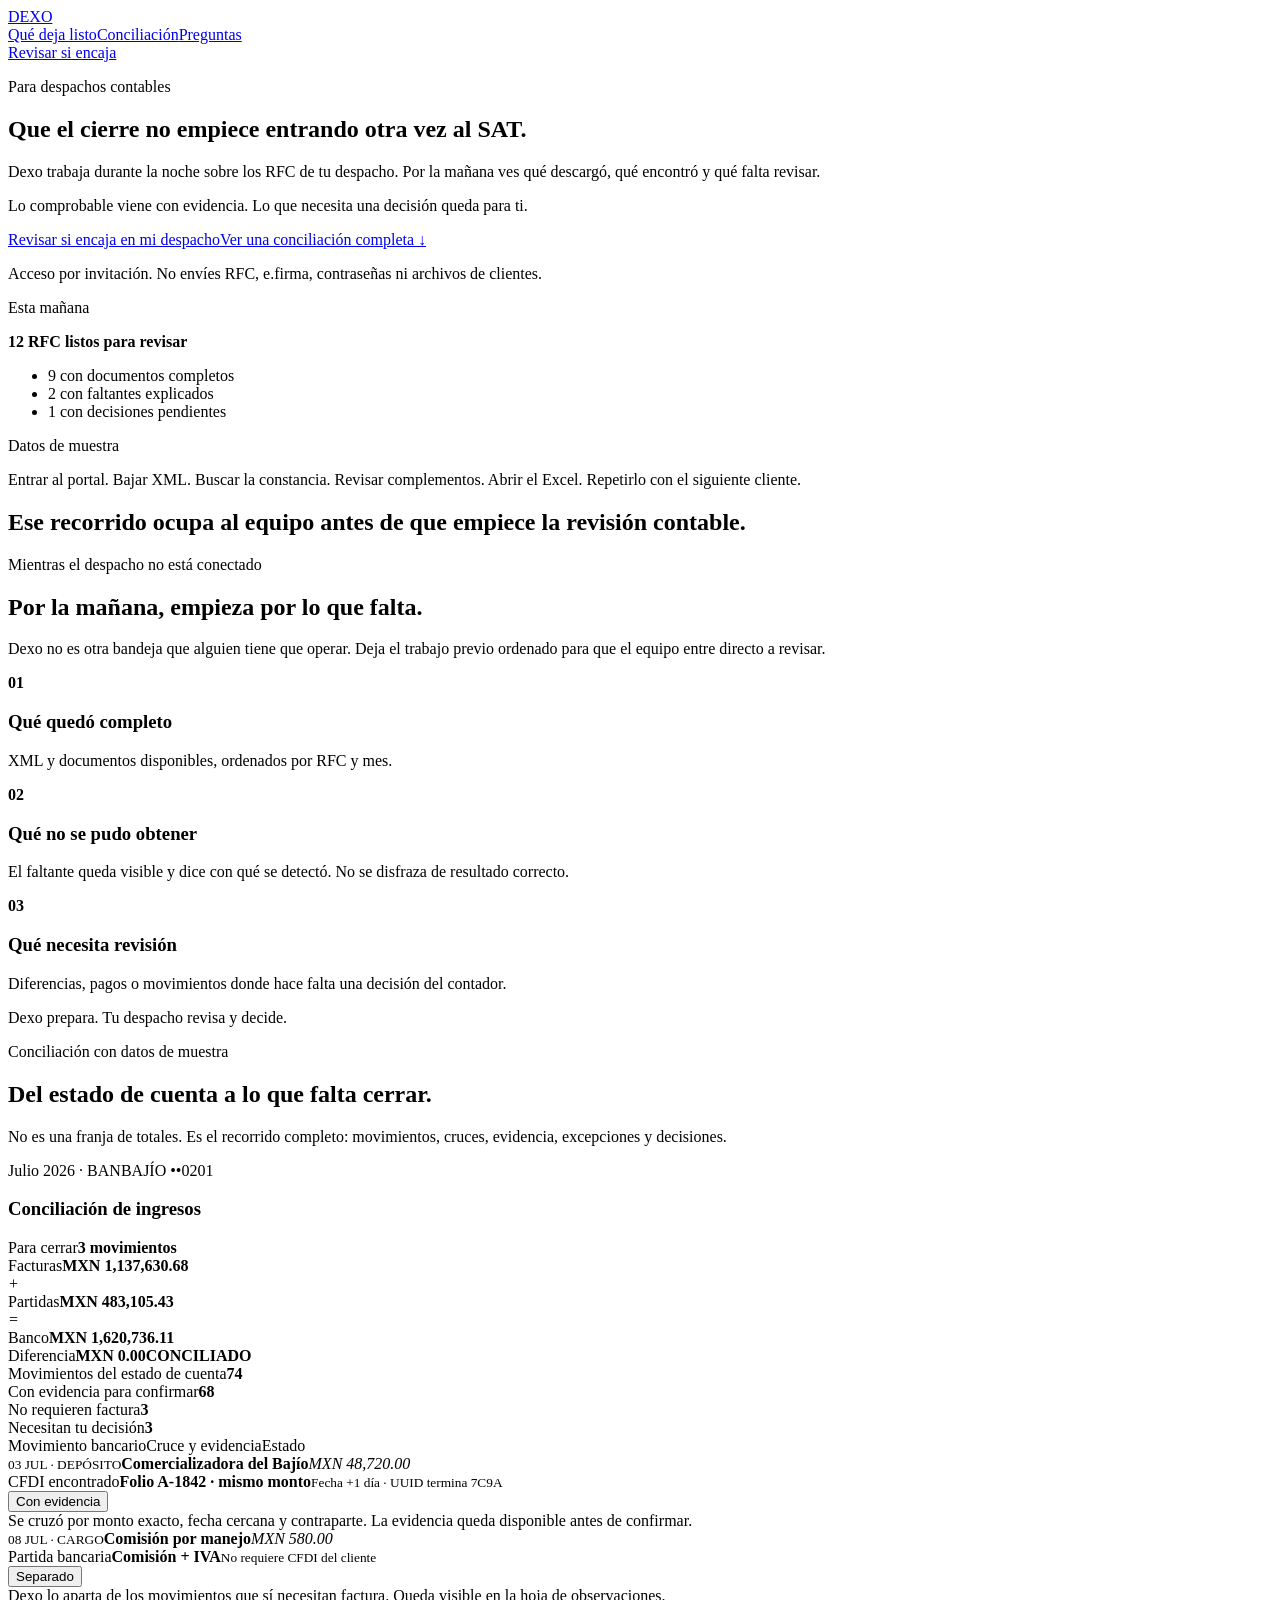
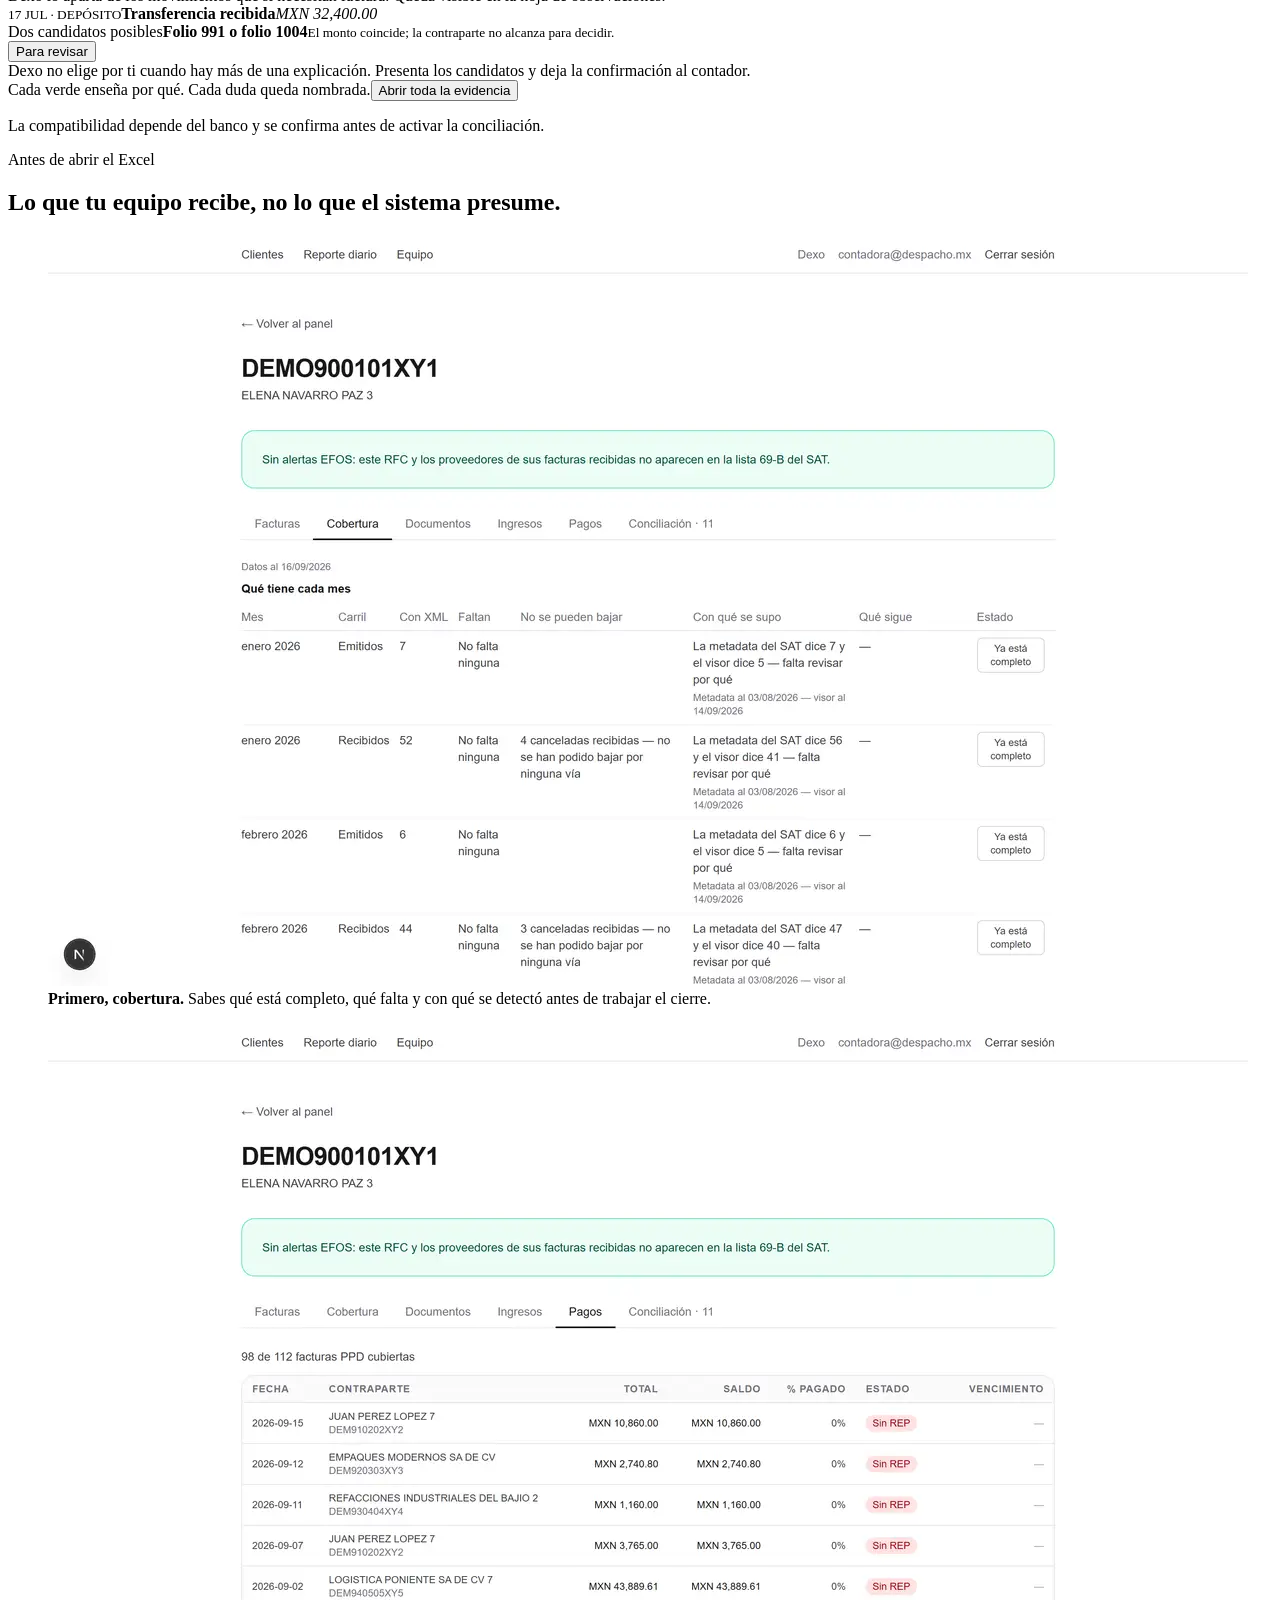
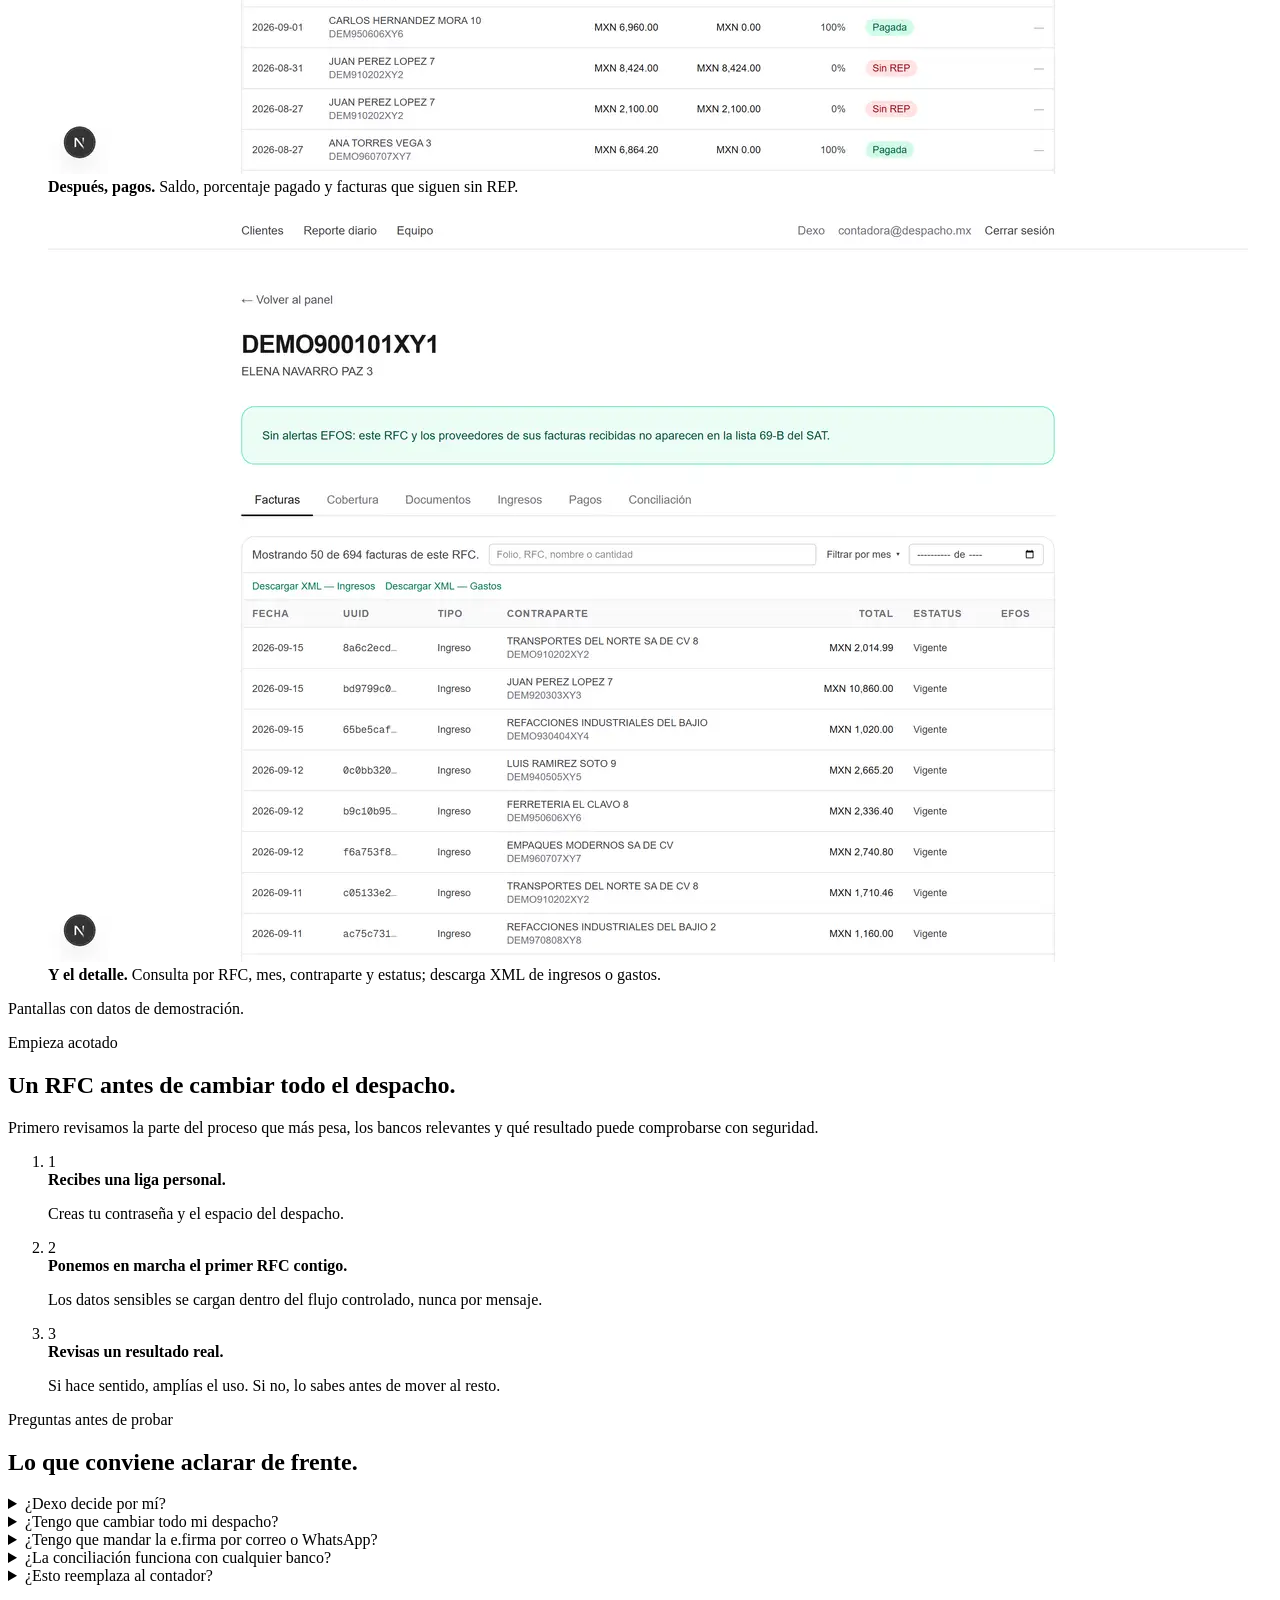
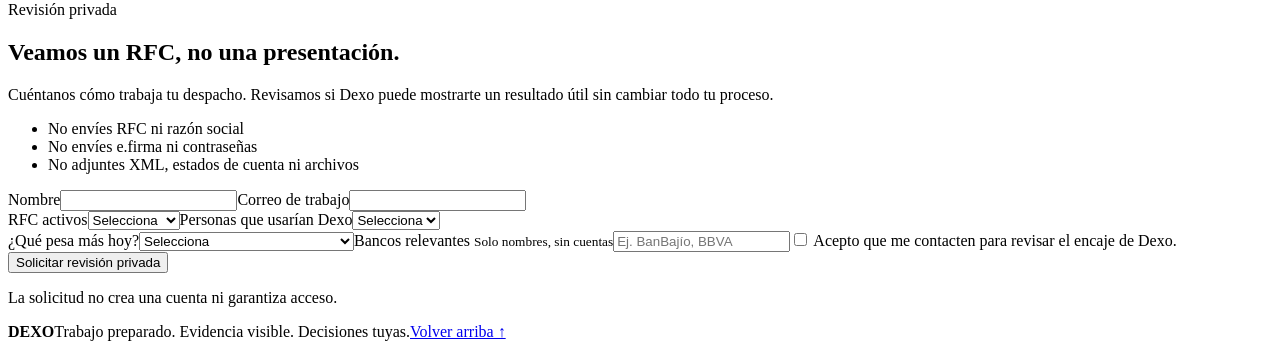
==== index.html @ 75f249a6 "Reemplaza landing con conversación del despacho Copy desde fuentes originales, conciliación completa" ====
<!doctype html><html lang="es"><head><meta charset="utf-8"><meta name="viewport" content="width=device-width,initial-scale=1"><meta name="robots" content="noindex,nofollow"><title>Dexo | El cierre empieza por lo que falta</title><meta name="description" content="Dexo prepara durante la noche el trabajo repetitivo de tus RFC y deja evidencia para que tu despacho revise y decida."><link rel="stylesheet" href="styles.css">
<link rel="icon" href="favicon.ico"></head>
<body>
<header class="site-head"><a class="brand" href="#top">DEXO</a><nav><a href="#noche">Qué deja listo</a><a href="#conciliacion">Conciliación</a><a href="#preguntas">Preguntas</a></nav><a class="button small" href="#revision">Revisar si encaja</a></header>
<main id="top">
<section class="hero wrap"><div class="hero-copy"><p class="eyebrow">Para despachos contables</p><h1>Que el cierre no empiece entrando otra vez al SAT.</h1><p class="lede">Dexo trabaja durante la noche sobre los RFC de tu despacho. Por la mañana ves qué descargó, qué encontró y qué falta revisar.</p><p class="principle">Lo comprobable viene con evidencia. Lo que necesita una decisión queda para ti.</p><div class="actions"><a class="button" href="#revision">Revisar si encaja en mi despacho</a><a class="text-link" href="#conciliacion">Ver una conciliación completa ↓</a></div><p class="micro">Acceso por invitación. No envíes RFC, e.firma, contraseñas ni archivos de clientes.</p></div>
<div class="morning-card"><div class="window-dots"><i></i><i></i><i></i></div><p class="label">Esta mañana</p><strong>12 RFC listos para revisar</strong><ul><li><span>9</span> con documentos completos</li><li><span>2</span> con faltantes explicados</li><li><span>1</span> con decisiones pendientes</li></ul><p class="fine">Datos de muestra</p></div></section>
<section class="recognition"><div class="wrap"><p>Entrar al portal. Bajar XML. Buscar la constancia. Revisar complementos. Abrir el Excel. Repetirlo con el siguiente cliente.</p><h2>Ese recorrido ocupa al equipo antes de que empiece la revisión contable.</h2></div></section>
<section id="noche" class="wrap section"><div class="section-head"><p class="eyebrow">Mientras el despacho no está conectado</p><h2>Por la mañana, empieza por lo que falta.</h2><p>Dexo no es otra bandeja que alguien tiene que operar. Deja el trabajo previo ordenado para que el equipo entre directo a revisar.</p></div><div class="three"><article><b>01</b><h3>Qué quedó completo</h3><p>XML y documentos disponibles, ordenados por RFC y mes.</p></article><article><b>02</b><h3>Qué no se pudo obtener</h3><p>El faltante queda visible y dice con qué se detectó. No se disfraza de resultado correcto.</p></article><article><b>03</b><h3>Qué necesita revisión</h3><p>Diferencias, pagos o movimientos donde hace falta una decisión del contador.</p></article></div><p class="closing-line">Dexo prepara. Tu despacho revisa y decide.</p></section>
<section id="conciliacion" class="recon-section"><div class="wrap"><div class="section-head invert"><p class="eyebrow">Conciliación con datos de muestra</p><h2>Del estado de cuenta a lo que falta cerrar.</h2><p>No es una franja de totales. Es el recorrido completo: movimientos, cruces, evidencia, excepciones y decisiones.</p></div>
<div class="product-shell"><div class="product-top"><div><p class="kicker">Julio 2026 · BANBAJÍO ••0201</p><h3>Conciliación de ingresos</h3></div><div class="close-count"><span>Para cerrar</span><strong>3 movimientos</strong></div></div>
<div class="receipt"><div><span>Facturas</span><strong>MXN 1,137,630.68</strong></div><i>+</i><div><span>Partidas</span><strong>MXN 483,105.43</strong></div><i>=</i><div><span>Banco</span><strong>MXN 1,620,736.11</strong></div><div class="balanced"><span>Diferencia</span><strong>MXN 0.00</strong><b>CONCILIADO</b></div></div>
<div class="progress"><div><span>Movimientos del estado de cuenta</span><strong>74</strong></div><div><span>Con evidencia para confirmar</span><strong>68</strong></div><div><span>No requieren factura</span><strong>3</strong></div><div class="pending"><span>Necesitan tu decisión</span><strong>3</strong></div></div>
<div class="movement-list"><div class="movement head"><span>Movimiento bancario</span><span>Cruce y evidencia</span><span>Estado</span></div>
<div class="movement"><div><small>03 JUL · DEPÓSITO</small><strong>Comercializadora del Bajío</strong><em>MXN 48,720.00</em></div><div class="evidence"><span>CFDI encontrado</span><strong>Folio A-1842 · mismo monto</strong><small>Fecha +1 día · UUID termina 7C9A</small></div><div><button class="status good" data-detail="c1">Con evidencia</button></div><div id="c1" class="detail">Se cruzó por monto exacto, fecha cercana y contraparte. La evidencia queda disponible antes de confirmar.</div></div>
<div class="movement"><div><small>08 JUL · CARGO</small><strong>Comisión por manejo</strong><em>MXN 580.00</em></div><div class="evidence"><span>Partida bancaria</span><strong>Comisión + IVA</strong><small>No requiere CFDI del cliente</small></div><div><button class="status neutral" data-detail="c2">Separado</button></div><div id="c2" class="detail">Dexo lo aparta de los movimientos que sí necesitan factura. Queda visible en la hoja de observaciones.</div></div>
<div class="movement"><div><small>17 JUL · DEPÓSITO</small><strong>Transferencia recibida</strong><em>MXN 32,400.00</em></div><div class="evidence"><span>Dos candidatos posibles</span><strong>Folio 991 o folio 1004</strong><small>El monto coincide; la contraparte no alcanza para decidir.</small></div><div><button class="status warn" data-detail="c3">Para revisar</button></div><div id="c3" class="detail">Dexo no elige por ti cuando hay más de una explicación. Presenta los candidatos y deja la confirmación al contador.</div></div></div>
<div class="product-foot"><span>Cada verde enseña por qué. Cada duda queda nombrada.</span><button id="toggleAll" class="ghost">Abrir toda la evidencia</button></div></div>
<p class="bank-note">La compatibilidad depende del banco y se confirma antes de activar la conciliación.</p></div></section>
<section class="wrap section product-real"><div class="section-head"><p class="eyebrow">Antes de abrir el Excel</p><h2>Lo que tu equipo recibe, no lo que el sistema presume.</h2></div><div class="screen-grid"><figure class="wide"><img src="dexo-cobertura.svg" alt="Pantalla de cobertura de documentos por RFC y mes"><figcaption><b>Primero, cobertura.</b> Sabes qué está completo, qué falta y con qué se detectó antes de trabajar el cierre.</figcaption></figure><figure><img src="dexo-pagos.svg" alt="Pantalla de facturas PPD y complementos de pago"><figcaption><b>Después, pagos.</b> Saldo, porcentaje pagado y facturas que siguen sin REP.</figcaption></figure><figure><img src="dexo-facturas.svg" alt="Pantalla de consulta de facturas por RFC"><figcaption><b>Y el detalle.</b> Consulta por RFC, mes, contraparte y estatus; descarga XML de ingresos o gastos.</figcaption></figure></div><p class="fine center">Pantallas con datos de demostración.</p></section>
<section class="control"><div class="wrap split"><div><p class="eyebrow">Empieza acotado</p><h2>Un RFC antes de cambiar todo el despacho.</h2><p>Primero revisamos la parte del proceso que más pesa, los bancos relevantes y qué resultado puede comprobarse con seguridad.</p></div><ol><li><span>1</span><div><b>Recibes una liga personal.</b><p>Creas tu contraseña y el espacio del despacho.</p></div></li><li><span>2</span><div><b>Ponemos en marcha el primer RFC contigo.</b><p>Los datos sensibles se cargan dentro del flujo controlado, nunca por mensaje.</p></div></li><li><span>3</span><div><b>Revisas un resultado real.</b><p>Si hace sentido, amplías el uso. Si no, lo sabes antes de mover al resto.</p></div></li></ol></div></section>
<section id="preguntas" class="wrap section faq"><div class="section-head"><p class="eyebrow">Preguntas antes de probar</p><h2>Lo que conviene aclarar de frente.</h2></div><details><summary>¿Dexo decide por mí?</summary><p>No. Dexo prepara y muestra evidencia. Los casos que requieren interpretación o una decisión se quedan para el contador.</p></details><details><summary>¿Tengo que cambiar todo mi despacho?</summary><p>No. La revisión empieza con el proceso que más pesa y un RFC que permita comprobar el resultado.</p></details><details><summary>¿Tengo que mandar la e.firma por correo o WhatsApp?</summary><p>No. Nunca la envíes por mensaje ni en este formulario. Si se aprueba el acceso, la puesta en marcha ocurre dentro del flujo controlado de Dexo.</p></details><details><summary>¿La conciliación funciona con cualquier banco?</summary><p>No se promete de forma general. Confirmamos banco y formato antes de incluirla en la prueba.</p></details><details><summary>¿Esto reemplaza al contador?</summary><p>No. Quita trabajo repetitivo y deja al contador la revisión y la decisión.</p></details></section>
<section id="revision" class="apply"><div class="wrap apply-grid"><div><p class="eyebrow">Revisión privada</p><h2>Veamos un RFC, no una presentación.</h2><p>Cuéntanos cómo trabaja tu despacho. Revisamos si Dexo puede mostrarte un resultado útil sin cambiar todo tu proceso.</p><ul class="safe"><li>No envíes RFC ni razón social</li><li>No envíes e.firma ni contraseñas</li><li>No adjuntes XML, estados de cuenta ni archivos</li></ul></div><form id="leadForm"><label>Nombre<input required name="nombre" autocomplete="name"></label><label>Correo de trabajo<input required type="email" name="correo" autocomplete="email"></label><div class="row"><label>RFC activos<select required><option value="">Selecciona</option><option>1-10</option><option>11-50</option><option>51-150</option><option>Más de 150</option></select></label><label>Personas que usarían Dexo<select required><option value="">Selecciona</option><option>1</option><option>2-5</option><option>6-15</option><option>Más de 15</option></select></label></div><label>¿Qué pesa más hoy?<select required><option value="">Selecciona</option><option>Entrar y salir del SAT</option><option>Saber qué falta por RFC</option><option>Complementos de pago</option><option>Conciliación</option><option>Coordinar pendientes del equipo</option></select></label><label>Bancos relevantes <small>Solo nombres, sin cuentas</small><input name="bancos" placeholder="Ej. BanBajío, BBVA"></label><label class="check"><input required type="checkbox"> Acepto que me contacten para revisar el encaje de Dexo.</label><button class="button" type="submit">Solicitar revisión privada</button><p class="micro">La solicitud no crea una cuenta ni garantiza acceso.</p></form><div id="thanks" class="thanks" hidden><p class="eyebrow">Solicitud de muestra</p><h3>El recorrido continúa sin pedirte datos sensibles.</h3><p>En la versión conectada, aquí recibirías la confirmación y dos rutas: entender cómo trabaja Dexo o preparar la revisión.</p><div class="actions"><a class="button" href="como-trabaja.html">Cómo trabaja Dexo</a><a class="text-link" href="antes-de-probar.html">Qué preparar antes de probar</a></div><button id="resetForm" class="ghost">Volver al formulario</button></div></div></section>
</main><footer><div class="wrap"><b>DEXO</b><span>Trabajo preparado. Evidencia visible. Decisiones tuyas.</span><a href="#top">Volver arriba ↑</a></div></footer><script>document.querySelectorAll('[data-detail]').forEach(b=>b.addEventListener('click',()=>document.getElementById(b.dataset.detail).classList.toggle('open')));
document.getElementById('toggleAll')?.addEventListener('click',e=>{const d=[...document.querySelectorAll('.detail')],open=d.every(x=>x.classList.contains('open'));d.forEach(x=>x.classList.toggle('open',!open));e.currentTarget.textContent=open?'Abrir toda la evidencia':'Cerrar evidencia'});
const form=document.getElementById('leadForm'),thanks=document.getElementById('thanks');form?.addEventListener('submit',e=>{e.preventDefault();form.hidden=true;thanks.hidden=false;thanks.scrollIntoView({behavior:'smooth',block:'center'})});document.getElementById('resetForm')?.addEventListener('click',()=>{thanks.hidden=true;form.hidden=false});
</script></body></html>
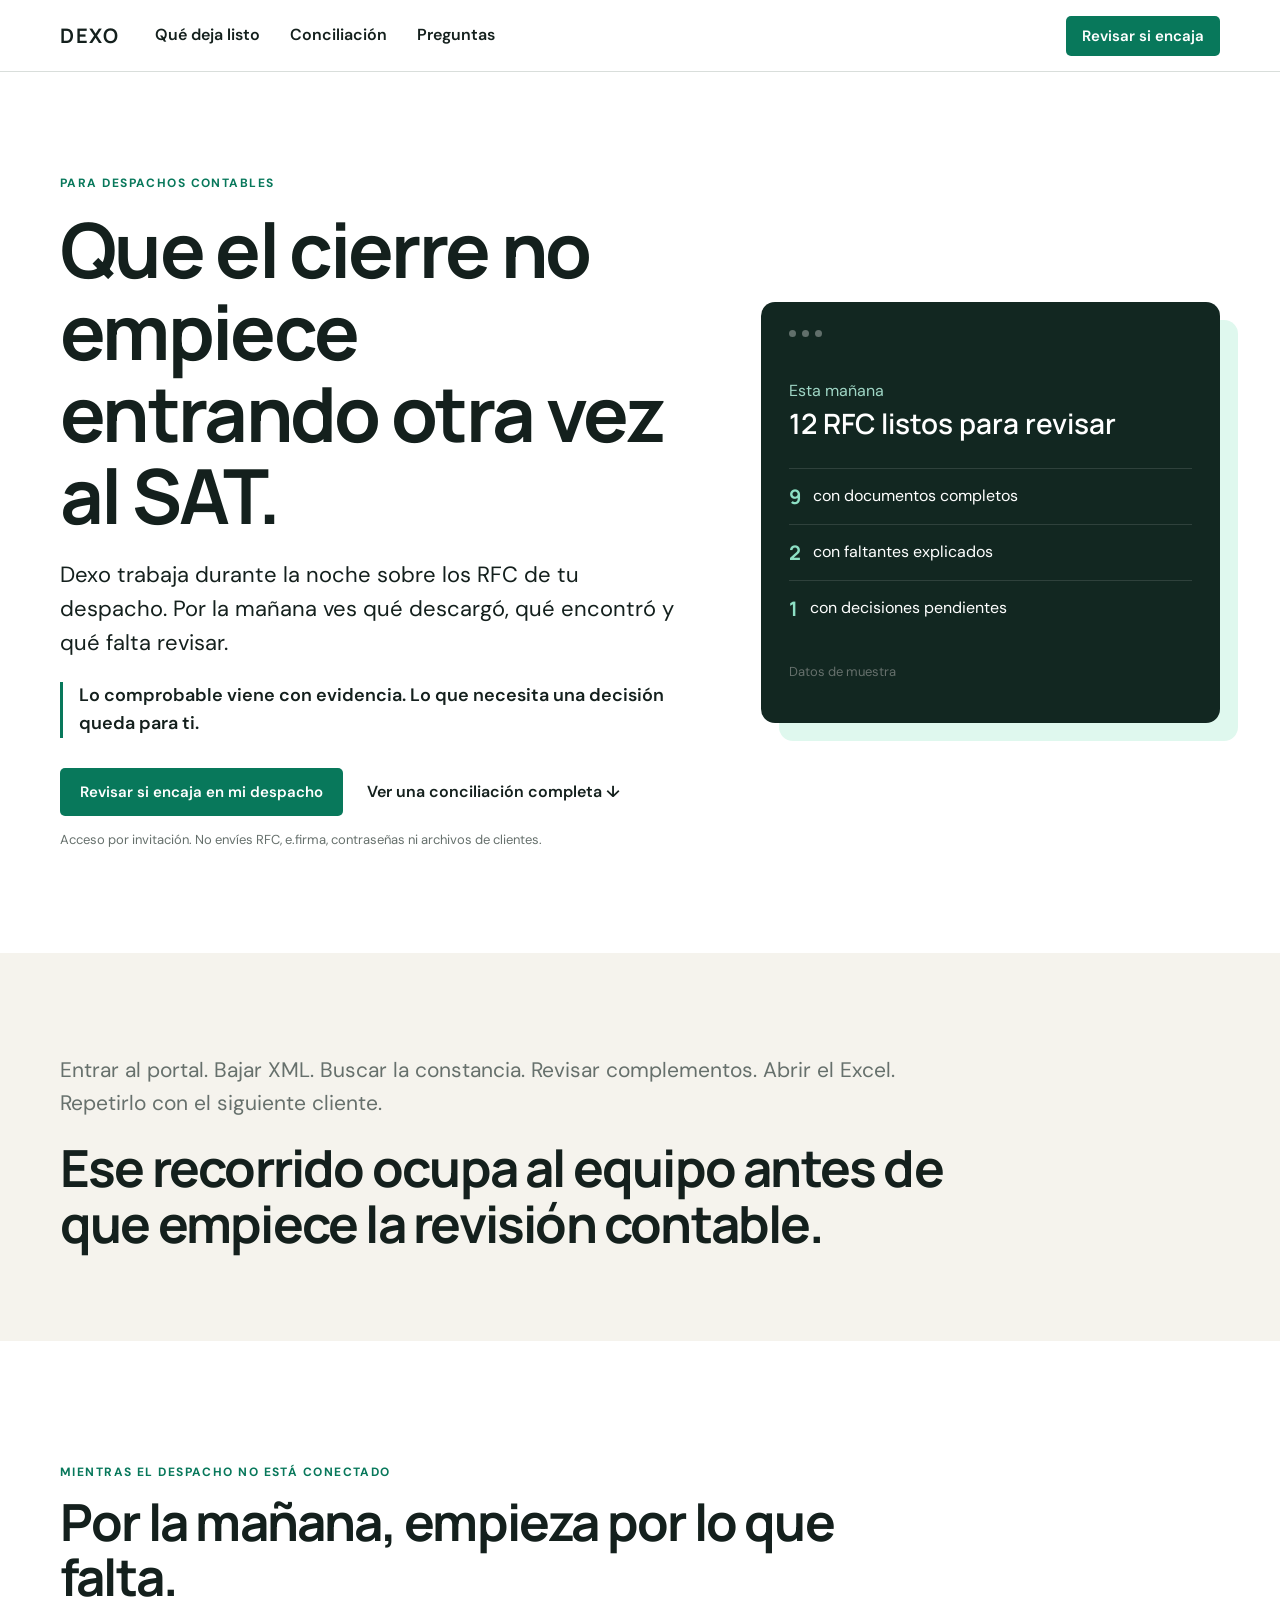
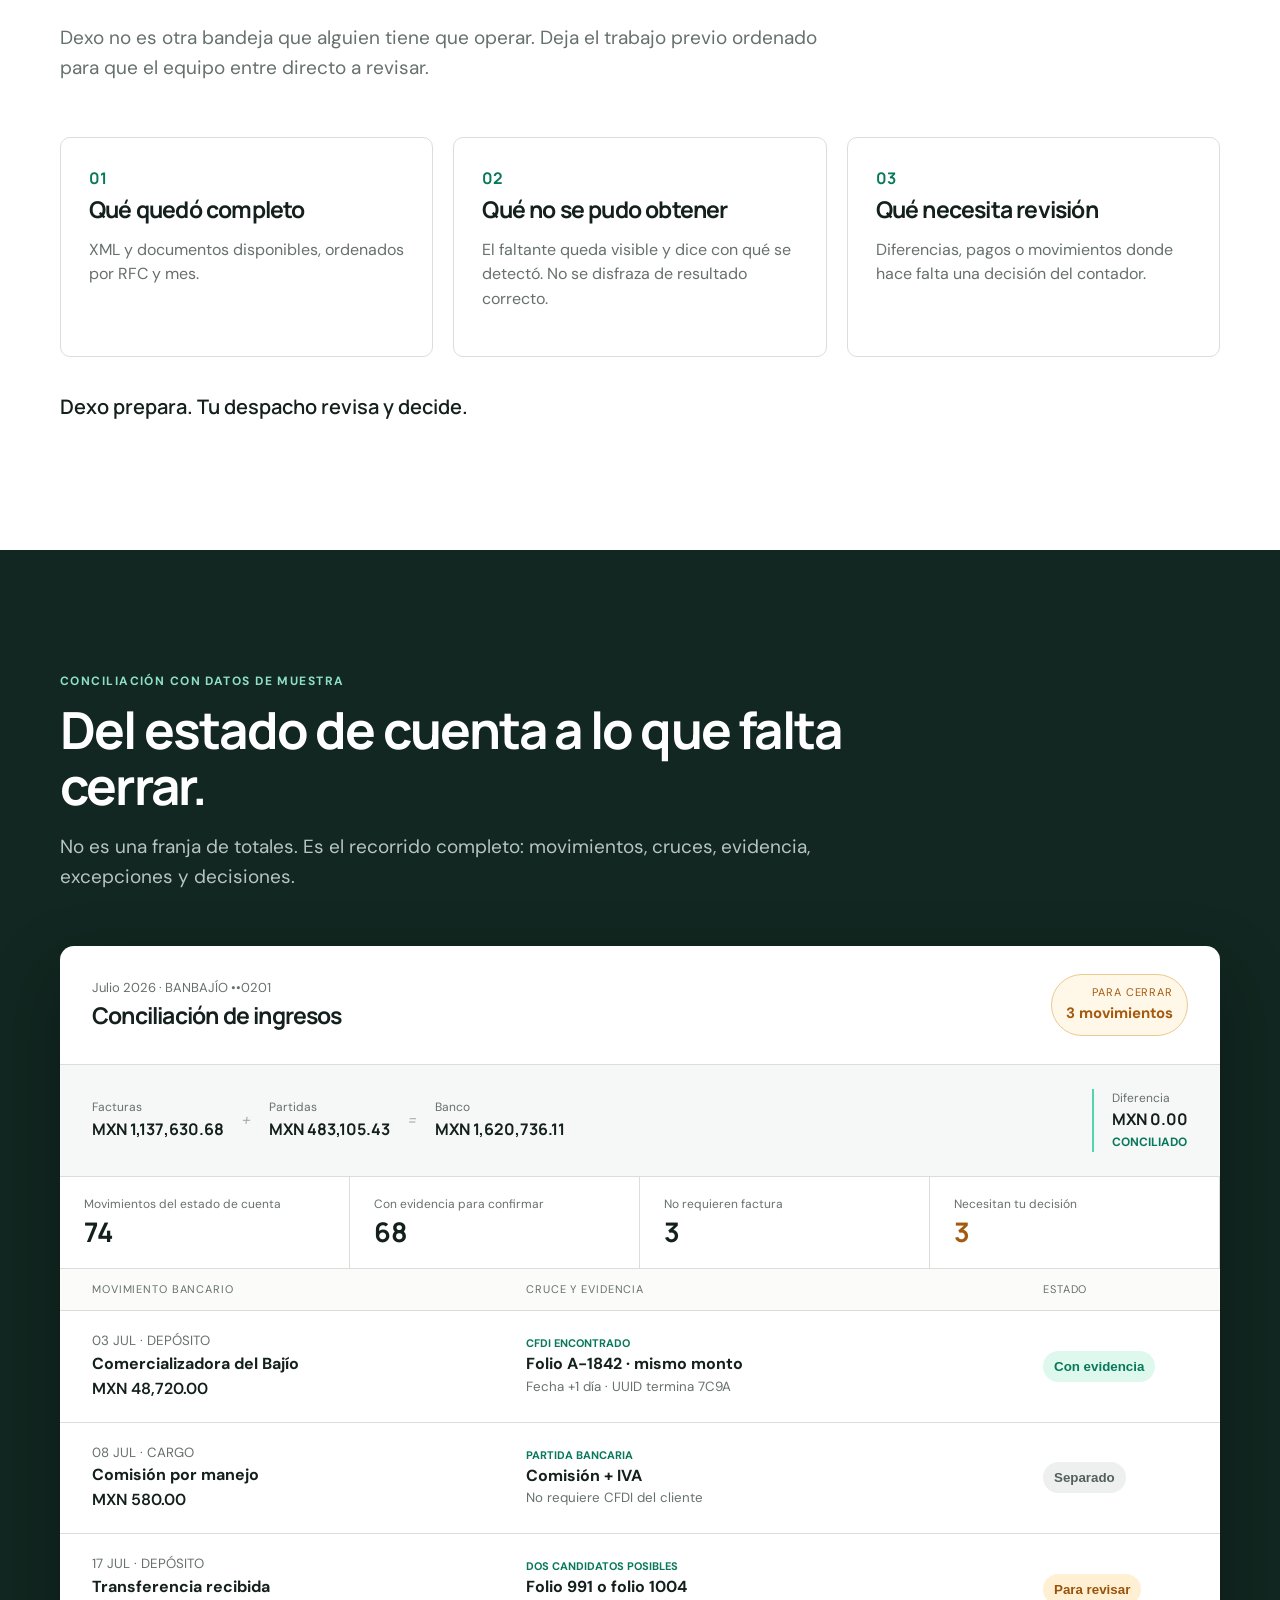
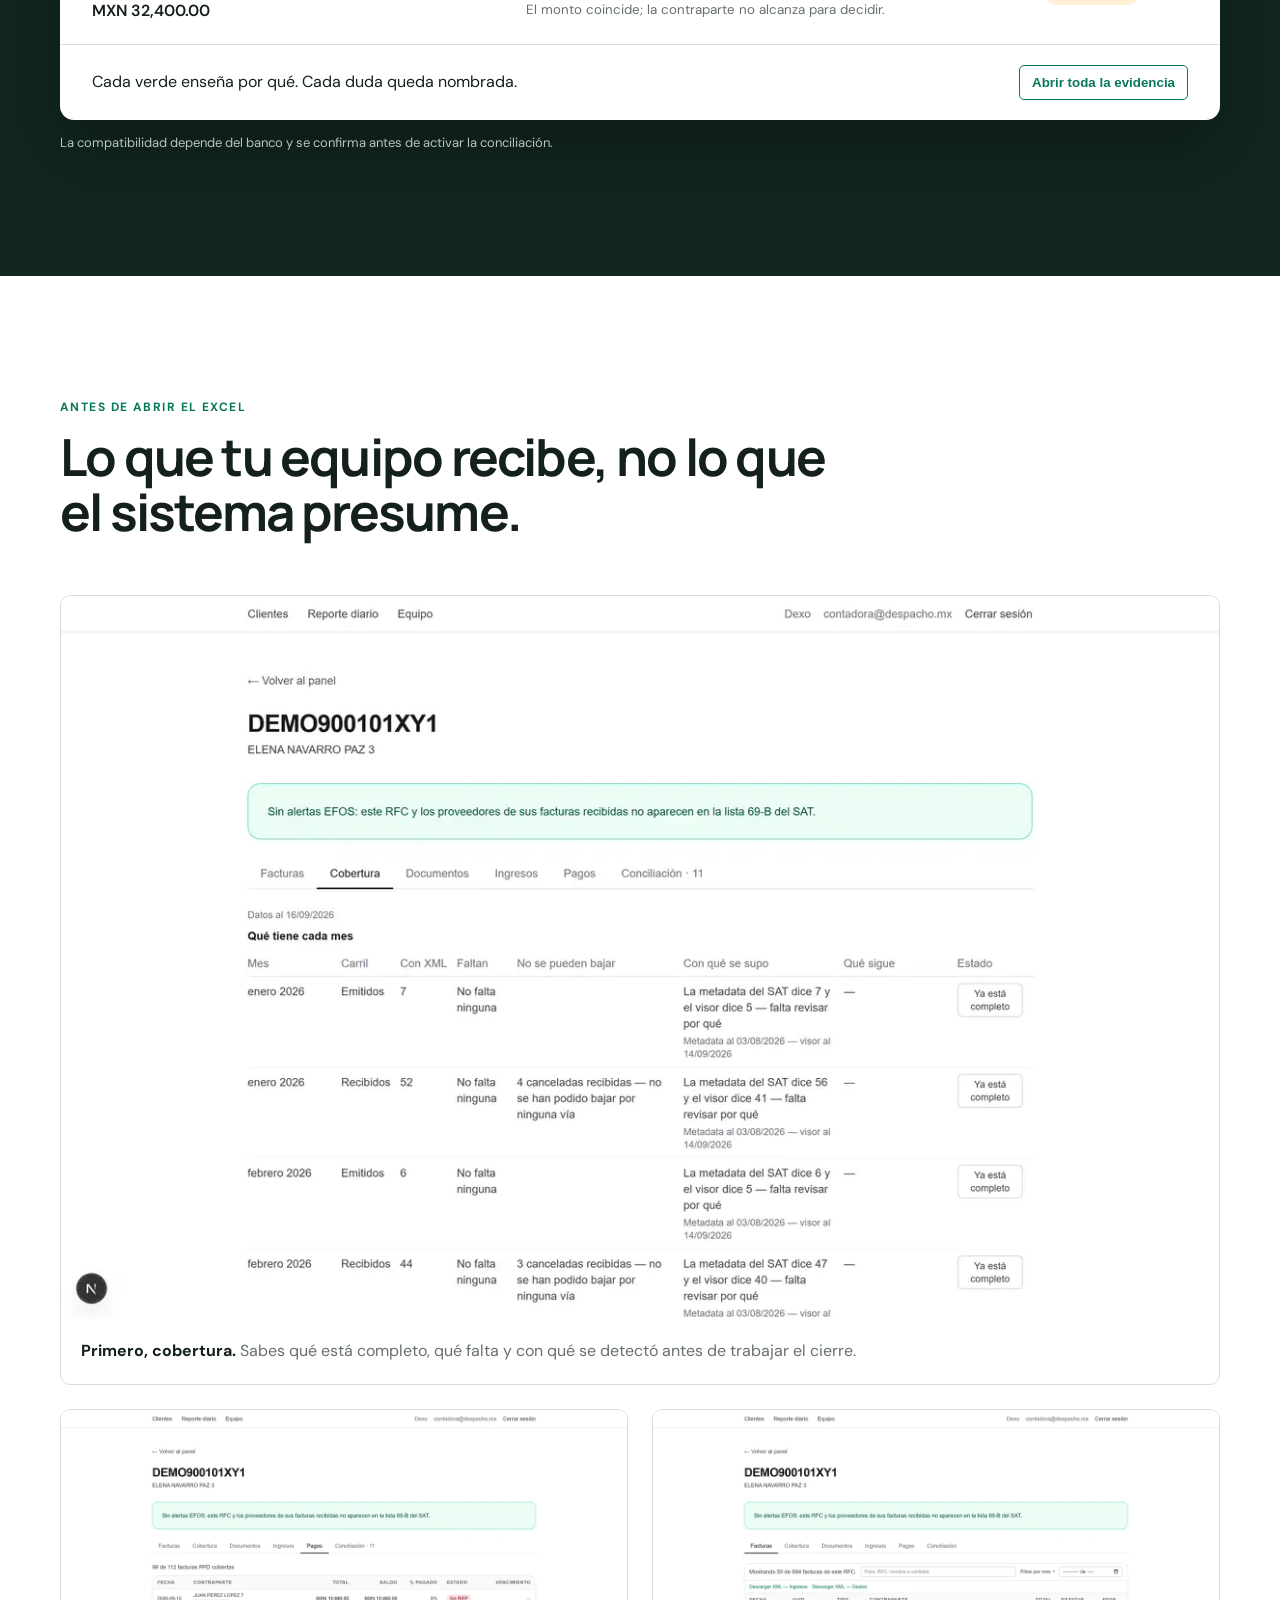
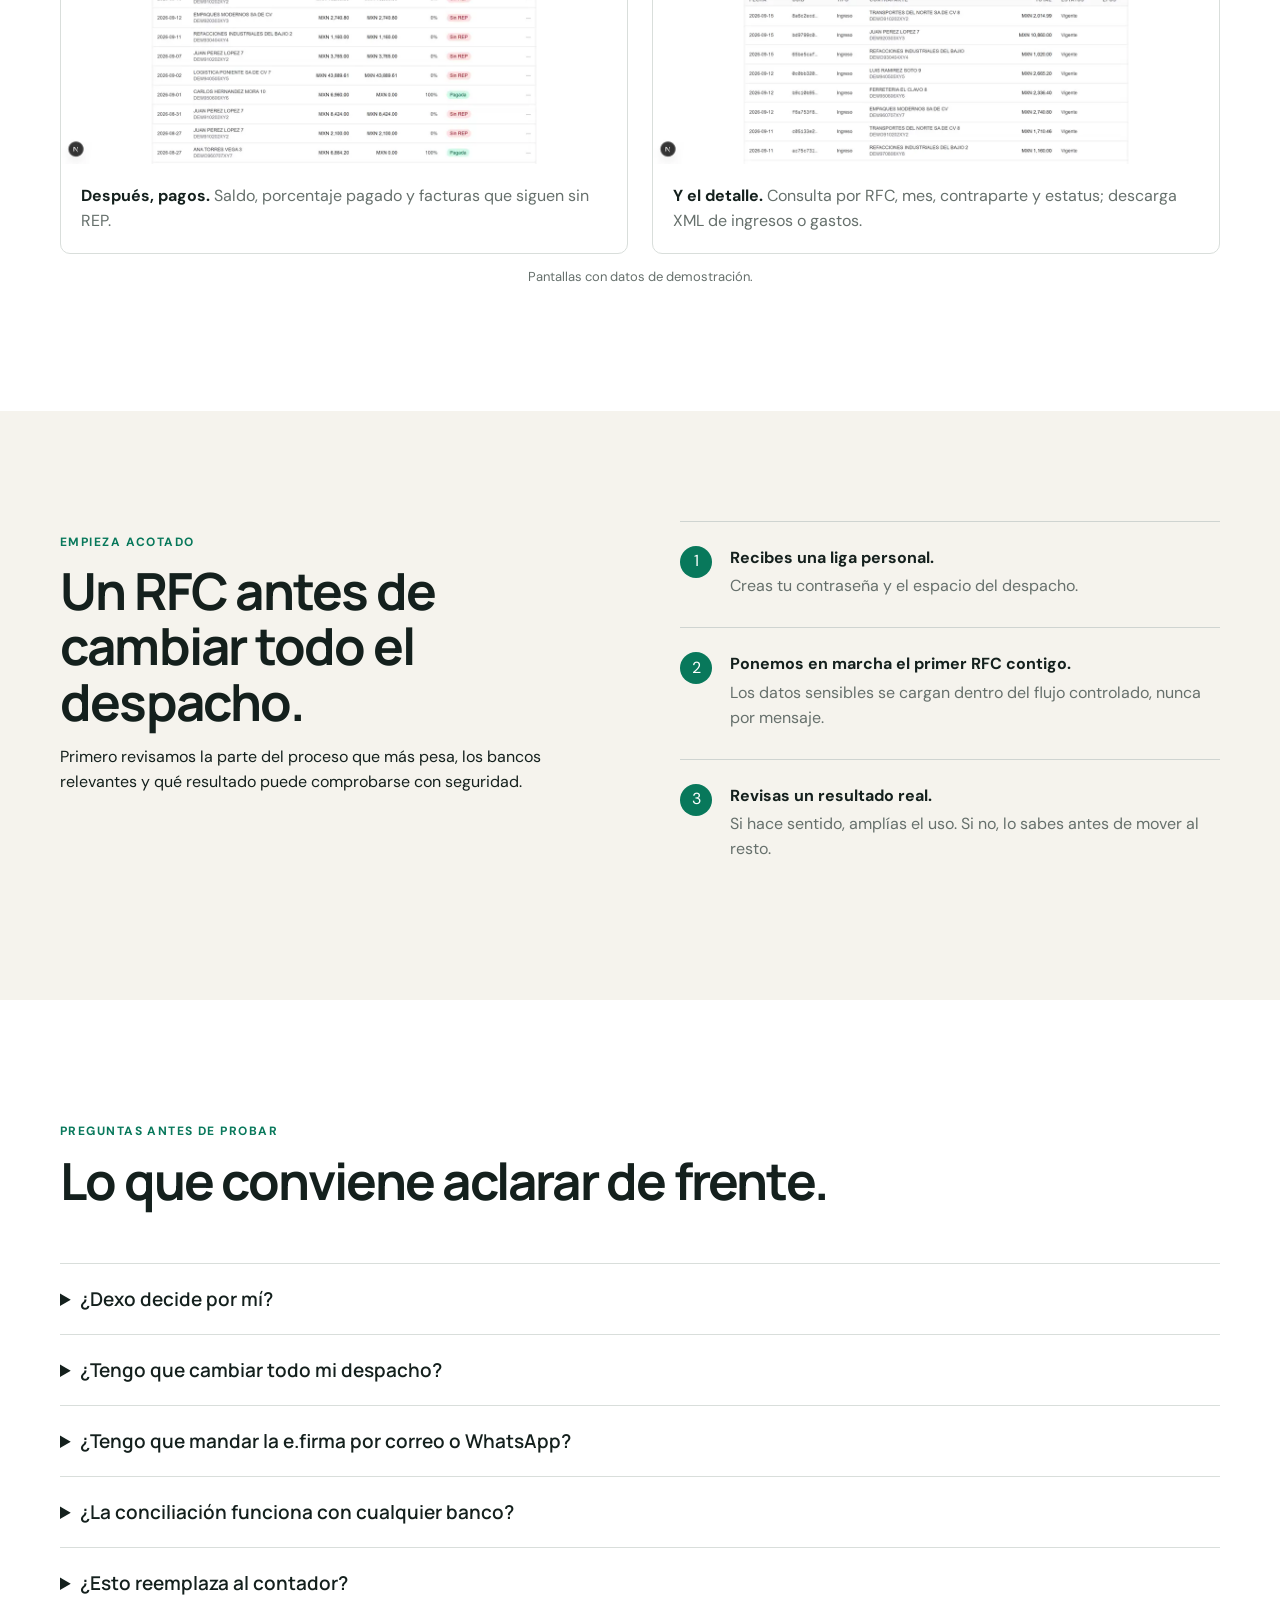
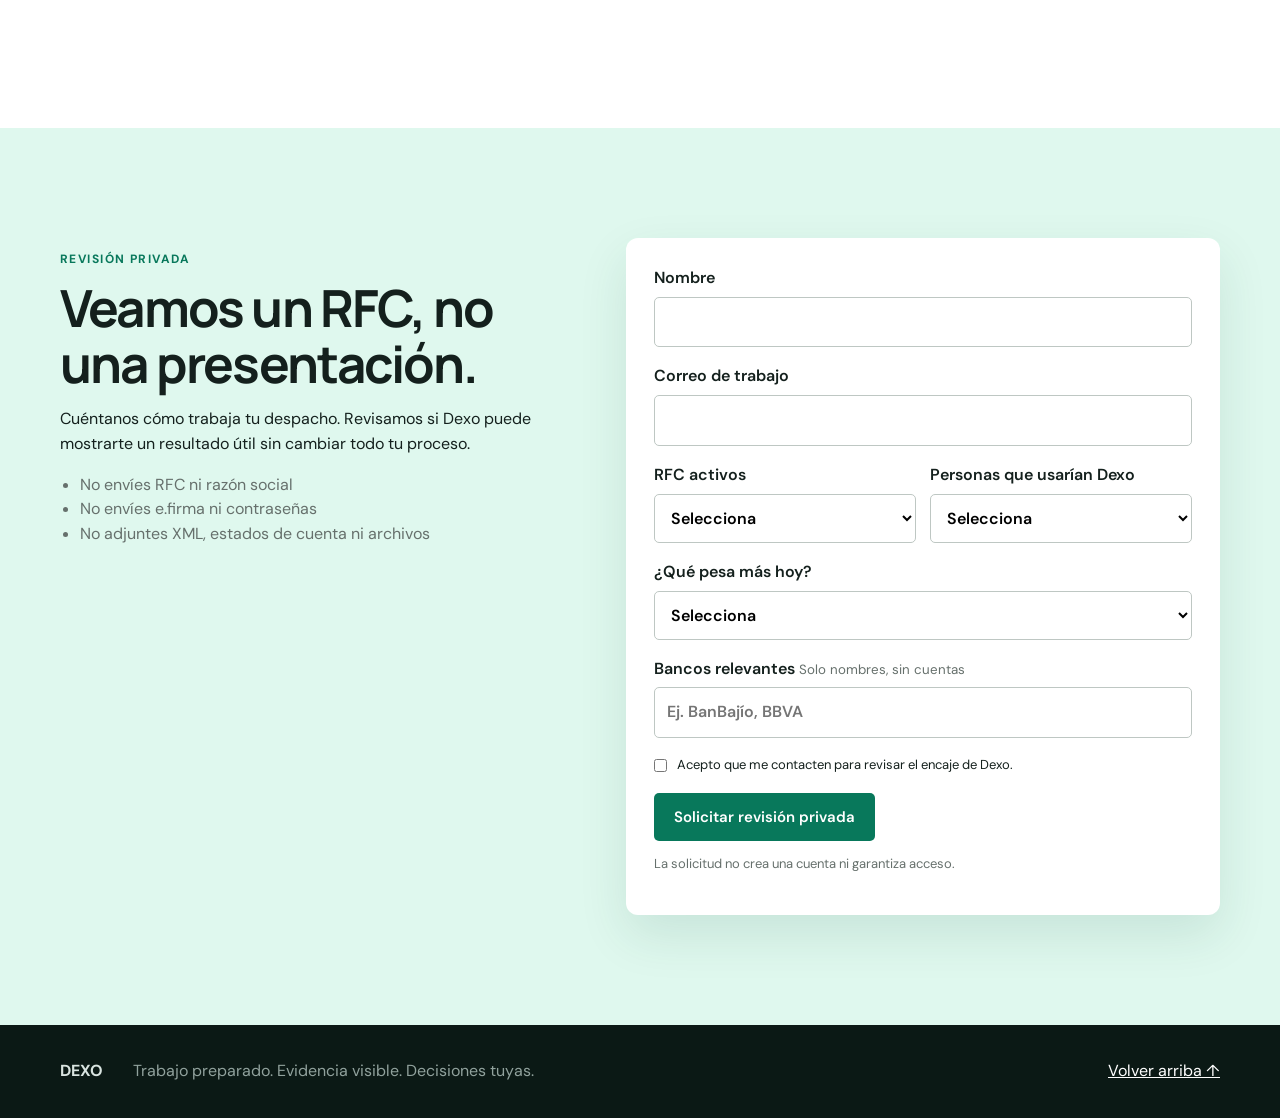
==== commit 26442a4b: "Activa solicitud y cierra QA pública" ====
--- a/index.html
+++ b/index.html
@@ -1,4 +1,4 @@
-<!doctype html><html lang="es"><head><meta charset="utf-8"><meta name="viewport" content="width=device-width,initial-scale=1"><meta name="robots" content="noindex,nofollow"><title>Dexo | El cierre empieza por lo que falta</title><meta name="description" content="Dexo prepara durante la noche el trabajo repetitivo de tus RFC y deja evidencia para que tu despacho revise y decida."><link rel="stylesheet" href="styles.css">
+<!doctype html><html lang="es"><head><meta charset="utf-8"><meta name="viewport" content="width=device-width,initial-scale=1"><title>Dexo | El cierre empieza por lo que falta</title><meta name="description" content="Dexo prepara durante la noche el trabajo repetitivo de tus RFC y deja evidencia para que tu despacho revise y decida."><link rel="stylesheet" href="styles.css">
 <link rel="icon" href="favicon.ico"></head>
 <body>
 <header class="site-head"><a class="brand" href="#top">DEXO</a><nav><a href="#noche">Qué deja listo</a><a href="#conciliacion">Conciliación</a><a href="#preguntas">Preguntas</a></nav><a class="button small" href="#revision">Revisar si encaja</a></header>
@@ -20,8 +20,8 @@
 <section class="wrap section product-real"><div class="section-head"><p class="eyebrow">Antes de abrir el Excel</p><h2>Lo que tu equipo recibe, no lo que el sistema presume.</h2></div><div class="screen-grid"><figure class="wide"><img src="dexo-cobertura.svg" alt="Pantalla de cobertura de documentos por RFC y mes"><figcaption><b>Primero, cobertura.</b> Sabes qué está completo, qué falta y con qué se detectó antes de trabajar el cierre.</figcaption></figure><figure><img src="dexo-pagos.svg" alt="Pantalla de facturas PPD y complementos de pago"><figcaption><b>Después, pagos.</b> Saldo, porcentaje pagado y facturas que siguen sin REP.</figcaption></figure><figure><img src="dexo-facturas.svg" alt="Pantalla de consulta de facturas por RFC"><figcaption><b>Y el detalle.</b> Consulta por RFC, mes, contraparte y estatus; descarga XML de ingresos o gastos.</figcaption></figure></div><p class="fine center">Pantallas con datos de demostración.</p></section>
 <section class="control"><div class="wrap split"><div><p class="eyebrow">Empieza acotado</p><h2>Un RFC antes de cambiar todo el despacho.</h2><p>Primero revisamos la parte del proceso que más pesa, los bancos relevantes y qué resultado puede comprobarse con seguridad.</p></div><ol><li><span>1</span><div><b>Recibes una liga personal.</b><p>Creas tu contraseña y el espacio del despacho.</p></div></li><li><span>2</span><div><b>Ponemos en marcha el primer RFC contigo.</b><p>Los datos sensibles se cargan dentro del flujo controlado, nunca por mensaje.</p></div></li><li><span>3</span><div><b>Revisas un resultado real.</b><p>Si hace sentido, amplías el uso. Si no, lo sabes antes de mover al resto.</p></div></li></ol></div></section>
 <section id="preguntas" class="wrap section faq"><div class="section-head"><p class="eyebrow">Preguntas antes de probar</p><h2>Lo que conviene aclarar de frente.</h2></div><details><summary>¿Dexo decide por mí?</summary><p>No. Dexo prepara y muestra evidencia. Los casos que requieren interpretación o una decisión se quedan para el contador.</p></details><details><summary>¿Tengo que cambiar todo mi despacho?</summary><p>No. La revisión empieza con el proceso que más pesa y un RFC que permita comprobar el resultado.</p></details><details><summary>¿Tengo que mandar la e.firma por correo o WhatsApp?</summary><p>No. Nunca la envíes por mensaje ni en este formulario. Si se aprueba el acceso, la puesta en marcha ocurre dentro del flujo controlado de Dexo.</p></details><details><summary>¿La conciliación funciona con cualquier banco?</summary><p>No se promete de forma general. Confirmamos banco y formato antes de incluirla en la prueba.</p></details><details><summary>¿Esto reemplaza al contador?</summary><p>No. Quita trabajo repetitivo y deja al contador la revisión y la decisión.</p></details></section>
-<section id="revision" class="apply"><div class="wrap apply-grid"><div><p class="eyebrow">Revisión privada</p><h2>Veamos un RFC, no una presentación.</h2><p>Cuéntanos cómo trabaja tu despacho. Revisamos si Dexo puede mostrarte un resultado útil sin cambiar todo tu proceso.</p><ul class="safe"><li>No envíes RFC ni razón social</li><li>No envíes e.firma ni contraseñas</li><li>No adjuntes XML, estados de cuenta ni archivos</li></ul></div><form id="leadForm"><label>Nombre<input required name="nombre" autocomplete="name"></label><label>Correo de trabajo<input required type="email" name="correo" autocomplete="email"></label><div class="row"><label>RFC activos<select required><option value="">Selecciona</option><option>1-10</option><option>11-50</option><option>51-150</option><option>Más de 150</option></select></label><label>Personas que usarían Dexo<select required><option value="">Selecciona</option><option>1</option><option>2-5</option><option>6-15</option><option>Más de 15</option></select></label></div><label>¿Qué pesa más hoy?<select required><option value="">Selecciona</option><option>Entrar y salir del SAT</option><option>Saber qué falta por RFC</option><option>Complementos de pago</option><option>Conciliación</option><option>Coordinar pendientes del equipo</option></select></label><label>Bancos relevantes <small>Solo nombres, sin cuentas</small><input name="bancos" placeholder="Ej. BanBajío, BBVA"></label><label class="check"><input required type="checkbox"> Acepto que me contacten para revisar el encaje de Dexo.</label><button class="button" type="submit">Solicitar revisión privada</button><p class="micro">La solicitud no crea una cuenta ni garantiza acceso.</p></form><div id="thanks" class="thanks" hidden><p class="eyebrow">Solicitud de muestra</p><h3>El recorrido continúa sin pedirte datos sensibles.</h3><p>En la versión conectada, aquí recibirías la confirmación y dos rutas: entender cómo trabaja Dexo o preparar la revisión.</p><div class="actions"><a class="button" href="como-trabaja.html">Cómo trabaja Dexo</a><a class="text-link" href="antes-de-probar.html">Qué preparar antes de probar</a></div><button id="resetForm" class="ghost">Volver al formulario</button></div></div></section>
+<section id="revision" class="apply"><div class="wrap apply-grid"><div><p class="eyebrow">Revisión privada</p><h2>Veamos un RFC, no una presentación.</h2><p>Cuéntanos cómo trabaja tu despacho. Revisamos si Dexo puede mostrarte un resultado útil sin cambiar todo tu proceso.</p><ul class="safe"><li>No envíes RFC ni razón social</li><li>No envíes e.firma ni contraseñas</li><li>No adjuntes XML, estados de cuenta ni archivos</li></ul></div><form id="leadForm" action="https://formspree.io/f/mdekoaja" method="POST"><label>Nombre<input required name="nombre" autocomplete="name"></label><label>Correo de trabajo<input required type="email" name="correo" autocomplete="email"></label><div class="row"><label>RFC activos<select required name="rfc_activos"><option value="">Selecciona</option><option>1-10</option><option>11-50</option><option>51-150</option><option>Más de 150</option></select></label><label>Personas que usarían Dexo<select required name="personas"><option value="">Selecciona</option><option>1</option><option>2-5</option><option>6-15</option><option>Más de 15</option></select></label></div><label>¿Qué pesa más hoy?<select required name="pain"><option value="">Selecciona</option><option>Entrar y salir del SAT</option><option>Saber qué falta por RFC</option><option>Complementos de pago</option><option>Conciliación</option><option>Coordinar pendientes del equipo</option></select></label><label>Bancos relevantes <small>Solo nombres, sin cuentas</small><input name="bancos" placeholder="Ej. BanBajío, BBVA"></label><label class="check"><input required type="checkbox" name="consentimiento" value="Acepto"> Acepto que me contacten para revisar el encaje de Dexo.</label><button class="button" type="submit">Solicitar revisión privada</button><p class="micro">La solicitud no crea una cuenta ni garantiza acceso.</p></form><div id="thanks" class="thanks" hidden><p class="eyebrow">Solicitud recibida</p><h3>El recorrido continúa sin pedirte datos sensibles.</h3><p>Revisaremos lo que compartiste y te contactaremos para confirmar si Dexo encaja con tu operación.</p><div class="actions"><a class="button" href="como-funciona.html">Cómo trabaja Dexo</a><a class="text-link" href="antes-de-probar.html">Qué preparar antes de probar</a></div><button id="resetForm" class="ghost">Volver al formulario</button></div></div></section>
 </main><footer><div class="wrap"><b>DEXO</b><span>Trabajo preparado. Evidencia visible. Decisiones tuyas.</span><a href="#top">Volver arriba ↑</a></div></footer><script>document.querySelectorAll('[data-detail]').forEach(b=>b.addEventListener('click',()=>document.getElementById(b.dataset.detail).classList.toggle('open')));
 document.getElementById('toggleAll')?.addEventListener('click',e=>{const d=[...document.querySelectorAll('.detail')],open=d.every(x=>x.classList.contains('open'));d.forEach(x=>x.classList.toggle('open',!open));e.currentTarget.textContent=open?'Abrir toda la evidencia':'Cerrar evidencia'});
-const form=document.getElementById('leadForm'),thanks=document.getElementById('thanks');form?.addEventListener('submit',e=>{e.preventDefault();form.hidden=true;thanks.hidden=false;thanks.scrollIntoView({behavior:'smooth',block:'center'})});document.getElementById('resetForm')?.addEventListener('click',()=>{thanks.hidden=true;form.hidden=false});
+const form=document.getElementById('leadForm'),thanks=document.getElementById('thanks');form?.addEventListener('submit',async e=>{e.preventDefault();const b=form.querySelector('button[type=submit]');b.disabled=true;b.textContent='Enviando…';try{const r=await fetch(form.action,{method:'POST',body:new FormData(form),headers:{Accept:'application/json'}});if(!r.ok)throw new Error();form.hidden=true;thanks.hidden=false;thanks.scrollIntoView({behavior:'smooth',block:'center'})}catch(_){b.disabled=false;b.textContent='Solicitar revisión privada';alert('No pudimos enviar la solicitud. Revisa tu conexión e inténtalo de nuevo.')}});document.getElementById('resetForm')?.addEventListener('click',()=>{thanks.hidden=true;form.hidden=false});
 </script></body></html>
--- a/styles.css
+++ b/styles.css
@@ -0,0 +1,4 @@
+@import url('https://fonts.googleapis.com/css2?family=DM+Sans:wght@400;500;600;700&family=Manrope:wght@500;600;700&display=swap');
+:root{--ink:#14201d;--muted:#66706c;--green:#08785b;--mint:#dff8ee;--paper:#f5f3ed;--line:#d9dedb;--amber:#a45b10;--navy:#122721}*{box-sizing:border-box}html{scroll-behavior:smooth}body{margin:0;color:var(--ink);font-family:'DM Sans',sans-serif;line-height:1.55;background:#fff}.wrap{width:min(1160px,calc(100% - 40px));margin:auto}.site-head{height:72px;display:flex;align-items:center;gap:36px;padding:0 max(24px,calc((100vw - 1160px)/2));border-bottom:1px solid var(--line);position:sticky;top:0;background:#fffffff2;backdrop-filter:blur(12px);z-index:20}.brand{font:700 20px Manrope;color:var(--ink);text-decoration:none;letter-spacing:.08em}.site-head nav{display:flex;gap:30px;margin-right:auto}.site-head nav a,.text-link{color:var(--ink);text-decoration:none;font-weight:600}.button{display:inline-flex;align-items:center;justify-content:center;background:var(--green);color:#fff;text-decoration:none;border:0;border-radius:5px;padding:14px 20px;font:600 15px 'DM Sans';cursor:pointer}.button.small{padding:10px 16px}.hero{min-height:690px;display:grid;grid-template-columns:1.15fr .85fr;align-items:center;gap:80px;padding-block:90px}.eyebrow{text-transform:uppercase;letter-spacing:.12em;font-weight:700;font-size:12px;color:var(--green)}h1,h2,h3{font-family:Manrope,sans-serif;line-height:1.08;letter-spacing:-.035em;margin:.2em 0}h1{font-size:clamp(44px,6vw,76px);max-width:820px}h2{font-size:clamp(34px,4vw,54px)}h3{font-size:23px}.lede{font-size:22px;max-width:690px}.principle{font-size:18px;font-weight:600;border-left:3px solid var(--green);padding-left:16px}.actions{display:flex;align-items:center;gap:24px;margin:30px 0 14px}.micro,.fine{font-size:13px;color:var(--muted)}.morning-card{background:var(--navy);color:#fff;border-radius:14px;padding:28px;box-shadow:18px 18px 0 var(--mint)}.window-dots{display:flex;gap:6px;margin-bottom:42px}.window-dots i{width:7px;height:7px;border-radius:50%;background:#ffffff55}.morning-card .label{color:#9fd6c5;margin:0}.morning-card strong{font:600 28px Manrope}.morning-card ul{list-style:none;padding:0;margin:26px 0}.morning-card li{display:flex;align-items:center;gap:12px;border-top:1px solid #ffffff1f;padding:14px 0}.morning-card li span{font:700 20px Manrope;color:#8de0c5}.recognition{background:var(--paper);padding:80px 0}.recognition p{font-size:21px;color:var(--muted);max-width:900px}.recognition h2{max-width:920px}.section{padding-block:110px}.section-head{max-width:800px;margin-bottom:55px}.section-head>p:last-child{font-size:19px;color:var(--muted)}.three{display:grid;grid-template-columns:repeat(3,1fr);gap:20px}.three article{padding:28px;border:1px solid var(--line);border-radius:10px}.three article>b{font-family:Manrope;color:var(--green)}.three p{color:var(--muted)}.closing-line{font:600 20px Manrope;margin-top:36px}.recon-section{background:var(--navy);color:#fff;padding:110px 0}.invert .eyebrow{color:#8de0c5}.invert>p:last-child{color:#b7c4c0}.product-shell{background:#fff;color:var(--ink);border-radius:14px;overflow:hidden;box-shadow:0 28px 70px #0005}.product-top{display:flex;align-items:center;justify-content:space-between;padding:28px 32px;border-bottom:1px solid var(--line)}.kicker{font-size:13px;color:var(--muted);margin:0}.close-count{text-align:right;background:#fff7e8;color:var(--amber);padding:9px 14px;border:1px solid #ecc98f;border-radius:999px}.close-count span{display:block;font-size:11px;text-transform:uppercase;letter-spacing:.08em}.close-count strong{font-size:15px}.receipt{display:flex;align-items:center;gap:18px;padding:24px 32px;background:#f6f8f7;border-bottom:1px solid var(--line);flex-wrap:wrap}.receipt>div span{display:block;color:var(--muted);font-size:12px}.receipt>div strong{font-family:Manrope}.receipt i{color:#a9b0ad}.receipt .balanced{margin-left:auto;border-left:2px solid #54d4ae;padding-left:18px}.balanced b{display:block;color:var(--green);font-size:12px}.progress{display:grid;grid-template-columns:repeat(4,1fr);border-bottom:1px solid var(--line)}.progress div{padding:18px 24px;border-right:1px solid var(--line)}.progress span{font-size:12px;color:var(--muted);display:block}.progress strong{font:700 27px Manrope}.progress .pending strong{color:var(--amber)}.movement{display:grid;grid-template-columns:1fr 1.2fr 145px;gap:20px;padding:20px 32px;border-bottom:1px solid var(--line);align-items:center}.movement.head{font-size:11px;text-transform:uppercase;letter-spacing:.08em;color:var(--muted);background:#fbfbfa;padding-block:12px}.movement small,.movement strong,.movement em,.evidence span{display:block}.movement small{color:var(--muted)}.movement em{font-style:normal;font-weight:600}.evidence span{font-size:11px;text-transform:uppercase;color:var(--green);font-weight:700}.status{border:0;border-radius:999px;padding:8px 11px;font-weight:700;cursor:pointer}.status.good{background:#dff8ee;color:#08785b}.status.neutral{background:#edf0ef;color:#53605b}.status.warn{background:#fff0d4;color:#995209}.detail{display:none;grid-column:1/-1;background:#f5f8f6;border-left:3px solid var(--green);padding:12px 16px;font-size:14px}.detail.open{display:block}.product-foot{display:flex;justify-content:space-between;align-items:center;padding:20px 32px}.ghost{background:none;border:1px solid currentColor;border-radius:5px;padding:9px 12px;color:var(--green);font-weight:600;cursor:pointer}.bank-note{font-size:13px;color:#b7c4c0}.screen-grid{display:grid;grid-template-columns:1fr 1fr;gap:24px}.screen-grid figure{margin:0;border:1px solid var(--line);border-radius:10px;overflow:hidden;background:#fff}.screen-grid figure.wide{grid-column:1/-1}.screen-grid img{display:block;width:100%;height:auto}.screen-grid figcaption{padding:20px;font-size:16px;color:var(--muted)}.screen-grid b{color:var(--ink)}.center{text-align:center}.control{background:var(--paper);padding:110px 0}.split{display:grid;grid-template-columns:1fr 1fr;gap:80px}.split ol{list-style:none;margin:0;padding:0}.split li{display:flex;gap:18px;border-top:1px solid #cfd4d1;padding:24px 0}.split li>span{display:grid;place-items:center;width:32px;height:32px;border-radius:50%;background:var(--green);color:#fff;flex:none}.split li p{margin:4px 0;color:var(--muted)}.faq details{border-top:1px solid var(--line);padding:22px 0}.faq summary{font:600 19px Manrope;cursor:pointer}.faq details p{max-width:760px;color:var(--muted)}.apply{background:var(--mint);padding:110px 0}.apply-grid{display:grid;grid-template-columns:.9fr 1.1fr;gap:80px;align-items:start}.safe{padding-left:20px;color:var(--muted)}form{background:#fff;border-radius:12px;padding:28px;box-shadow:0 20px 50px #0a47351c}label{display:block;font-weight:600;margin-bottom:17px}label small{font-weight:400;color:var(--muted)}input,select{width:100%;border:1px solid #bec7c3;border-radius:5px;padding:12px;margin-top:6px;font:inherit;background:#fff}.row{display:grid;grid-template-columns:1fr 1fr;gap:14px}.check{display:flex;gap:10px;font-size:13px;font-weight:400}.check input{width:auto;margin:4px 0}.thanks{background:#fff;border-radius:12px;padding:36px}.thanks h3{font-size:34px}footer{background:#0b1915;color:#d9e4e0;padding:34px 0}footer .wrap{display:flex;gap:30px;align-items:center}footer span{margin-right:auto;color:#91a29d}footer a{color:#fff}
+@media(max-width:800px){.site-head nav{display:none}.site-head{height:62px;padding:0 20px}.site-head .button{margin-left:auto}.wrap{width:min(100% - 28px,1160px)}.hero{grid-template-columns:1fr;gap:50px;min-height:auto;padding:72px 0}.hero h1{font-size:48px}.lede{font-size:19px}.actions{align-items:flex-start;flex-direction:column;gap:16px}.morning-card{box-shadow:8px 8px 0 var(--mint)}.section,.recon-section,.control,.apply{padding-block:74px}.three,.split,.apply-grid{grid-template-columns:1fr;gap:30px}.progress{grid-template-columns:1fr 1fr}.movement.head{display:none}.movement{grid-template-columns:1fr;padding:18px;gap:12px}.detail{grid-column:1}.receipt{align-items:flex-start}.receipt .balanced{margin-left:0;width:100%;border-left:0;border-top:2px solid #54d4ae;padding:12px 0 0}.product-top{align-items:flex-start;gap:12px;padding:22px 18px}.close-count{max-width:130px}.product-foot{align-items:flex-start;flex-direction:column;gap:14px;padding:18px}.screen-grid{grid-template-columns:1fr}.screen-grid figure.wide{grid-column:auto}.row{grid-template-columns:1fr}footer .wrap{align-items:flex-start;flex-direction:column}footer span{margin:0}.recognition{padding:62px 0}}
+@media(max-width:380px){.site-head .button{font-size:12px;padding:8px 10px}.hero h1{font-size:42px}.morning-card{padding:22px}.progress{grid-template-columns:1fr}.progress div{border-right:0;border-bottom:1px solid var(--line)}.product-top{display:block}.close-count{text-align:left;margin-top:15px}.receipt{padding:20px 18px}.apply-grid form{padding:20px}.section-head h2{font-size:36px}}
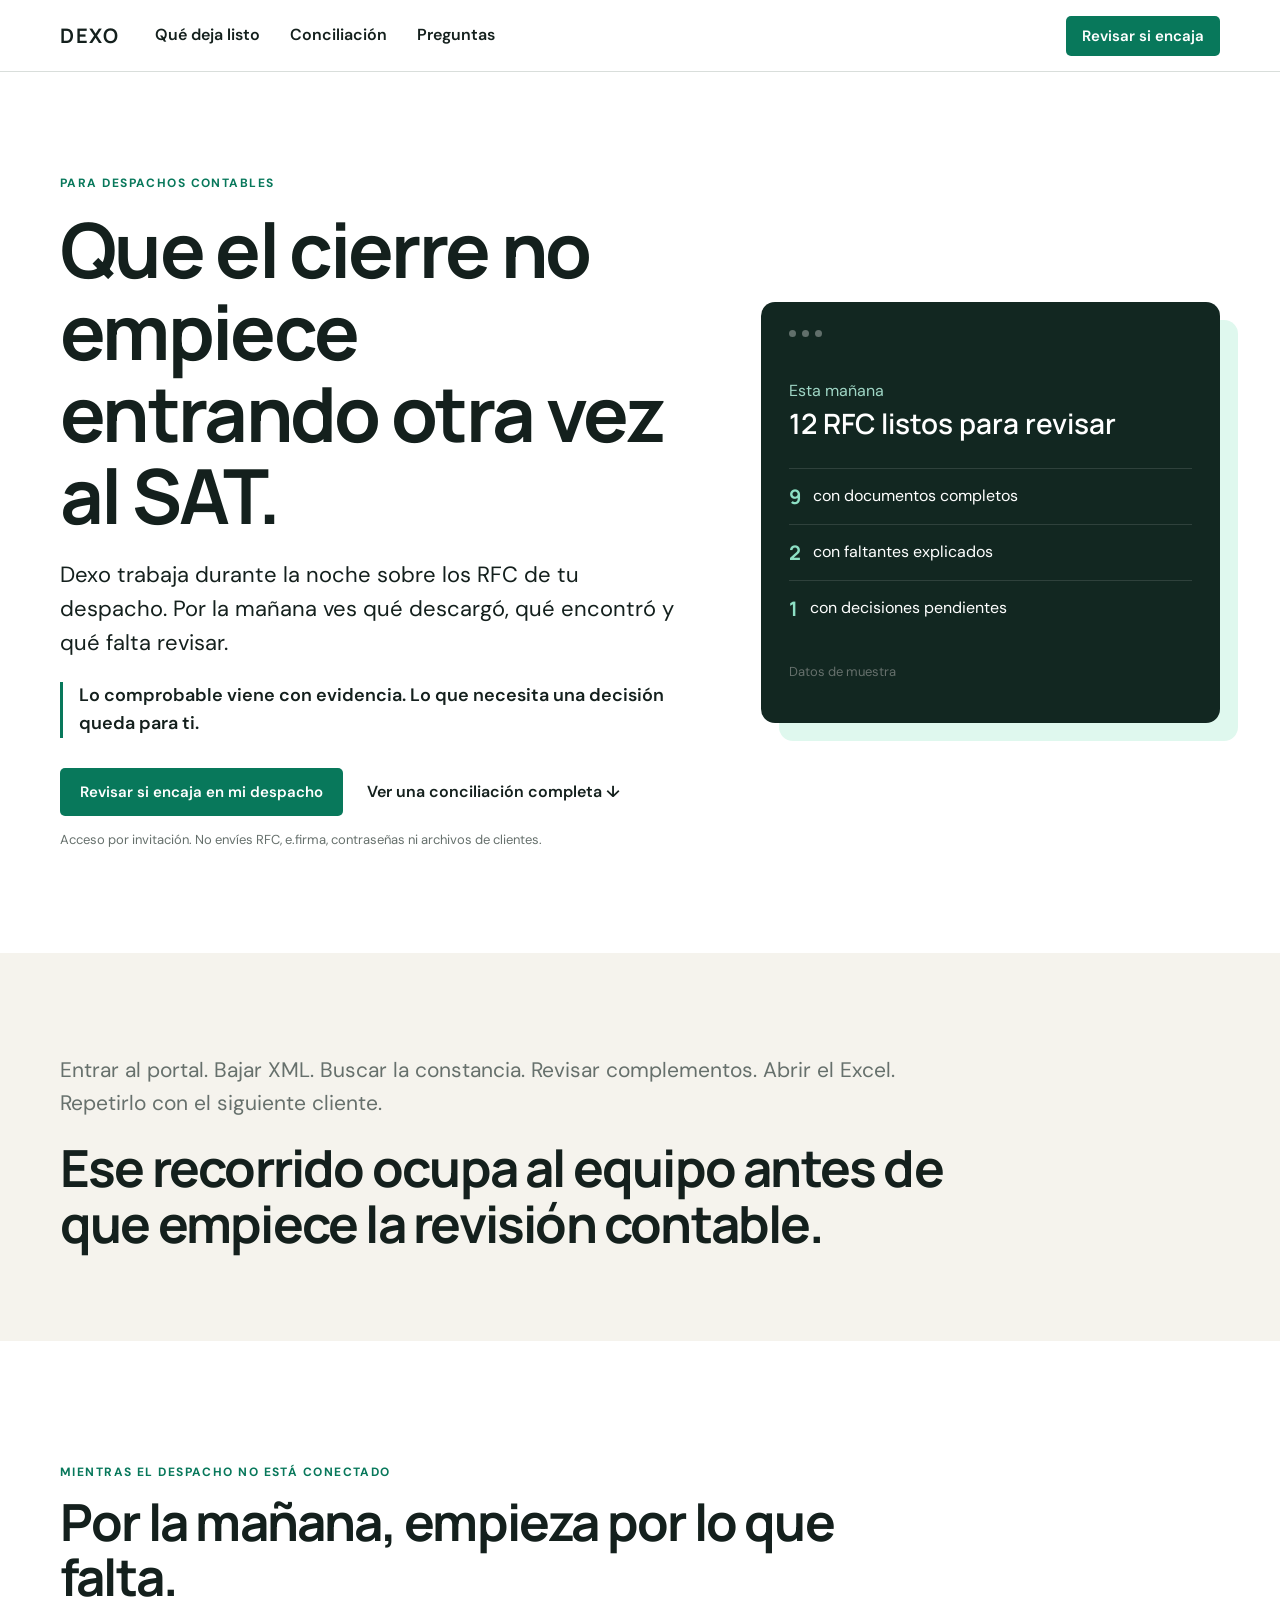
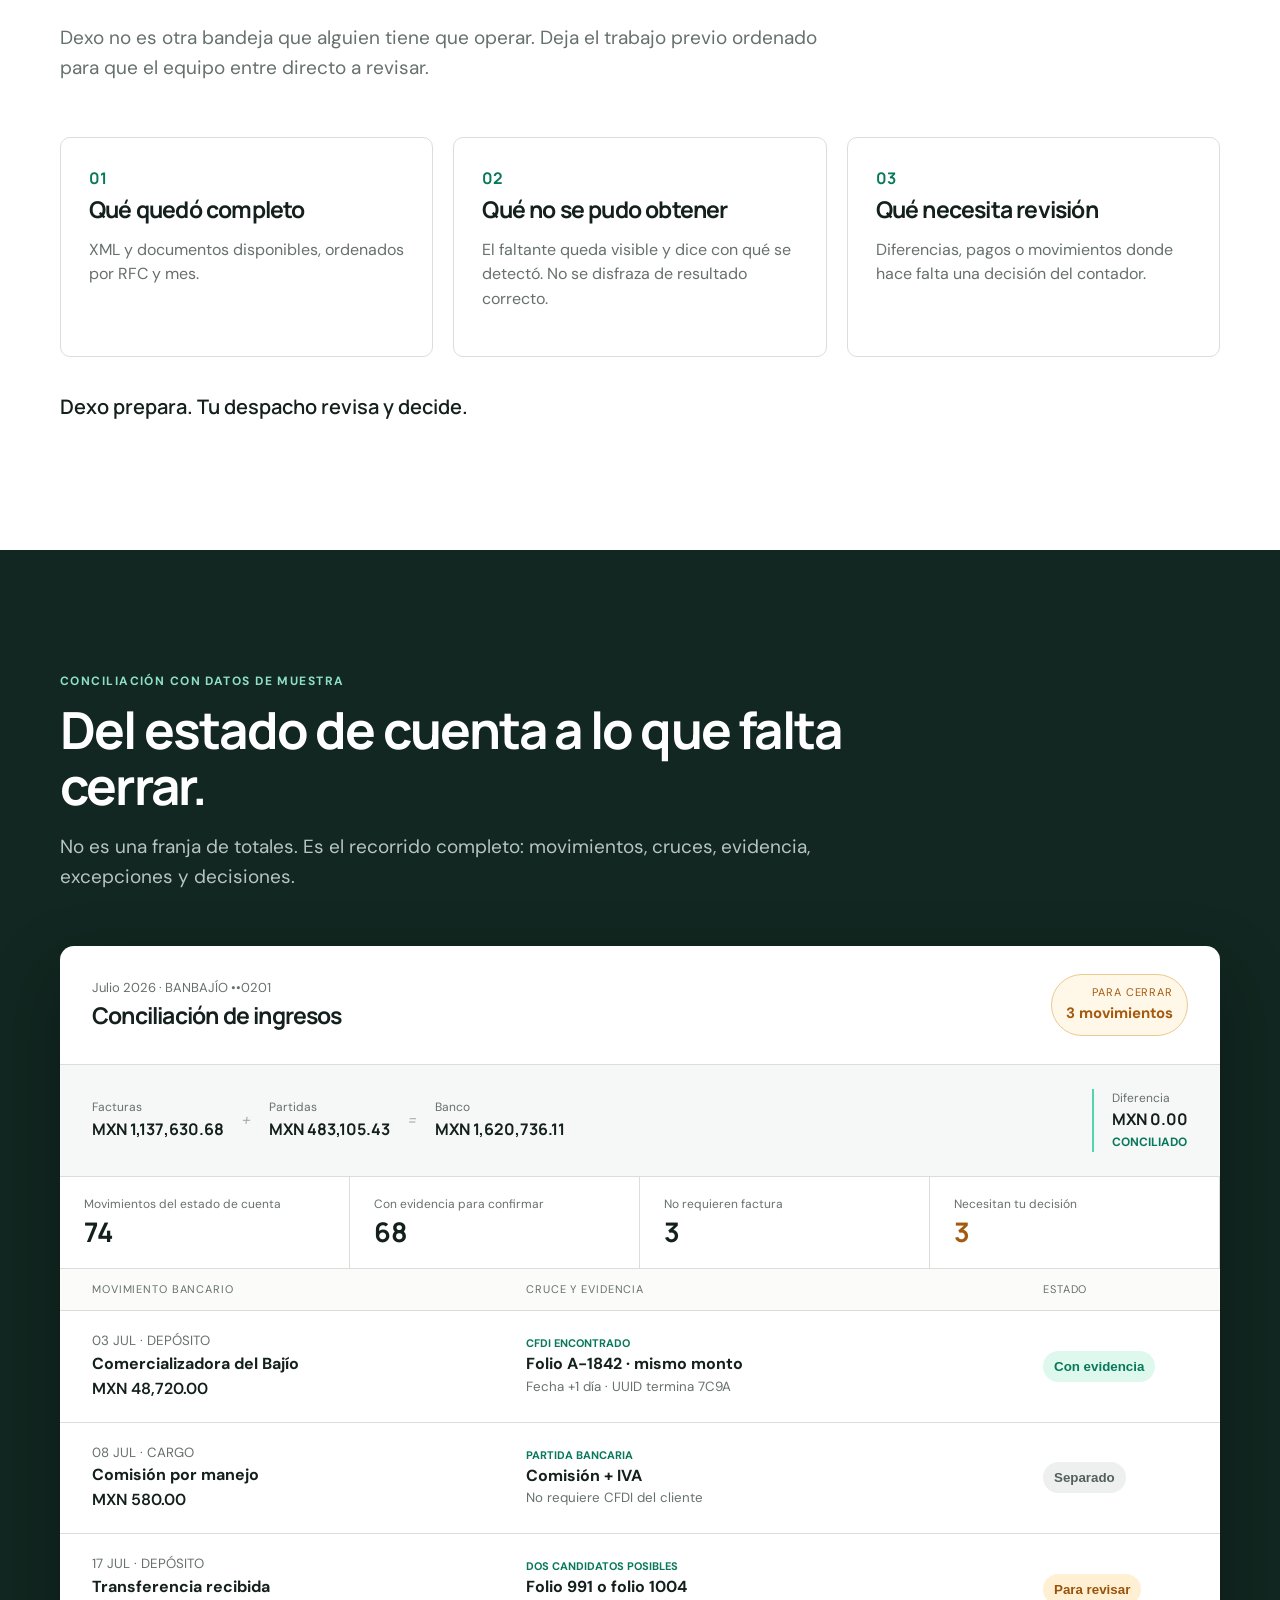
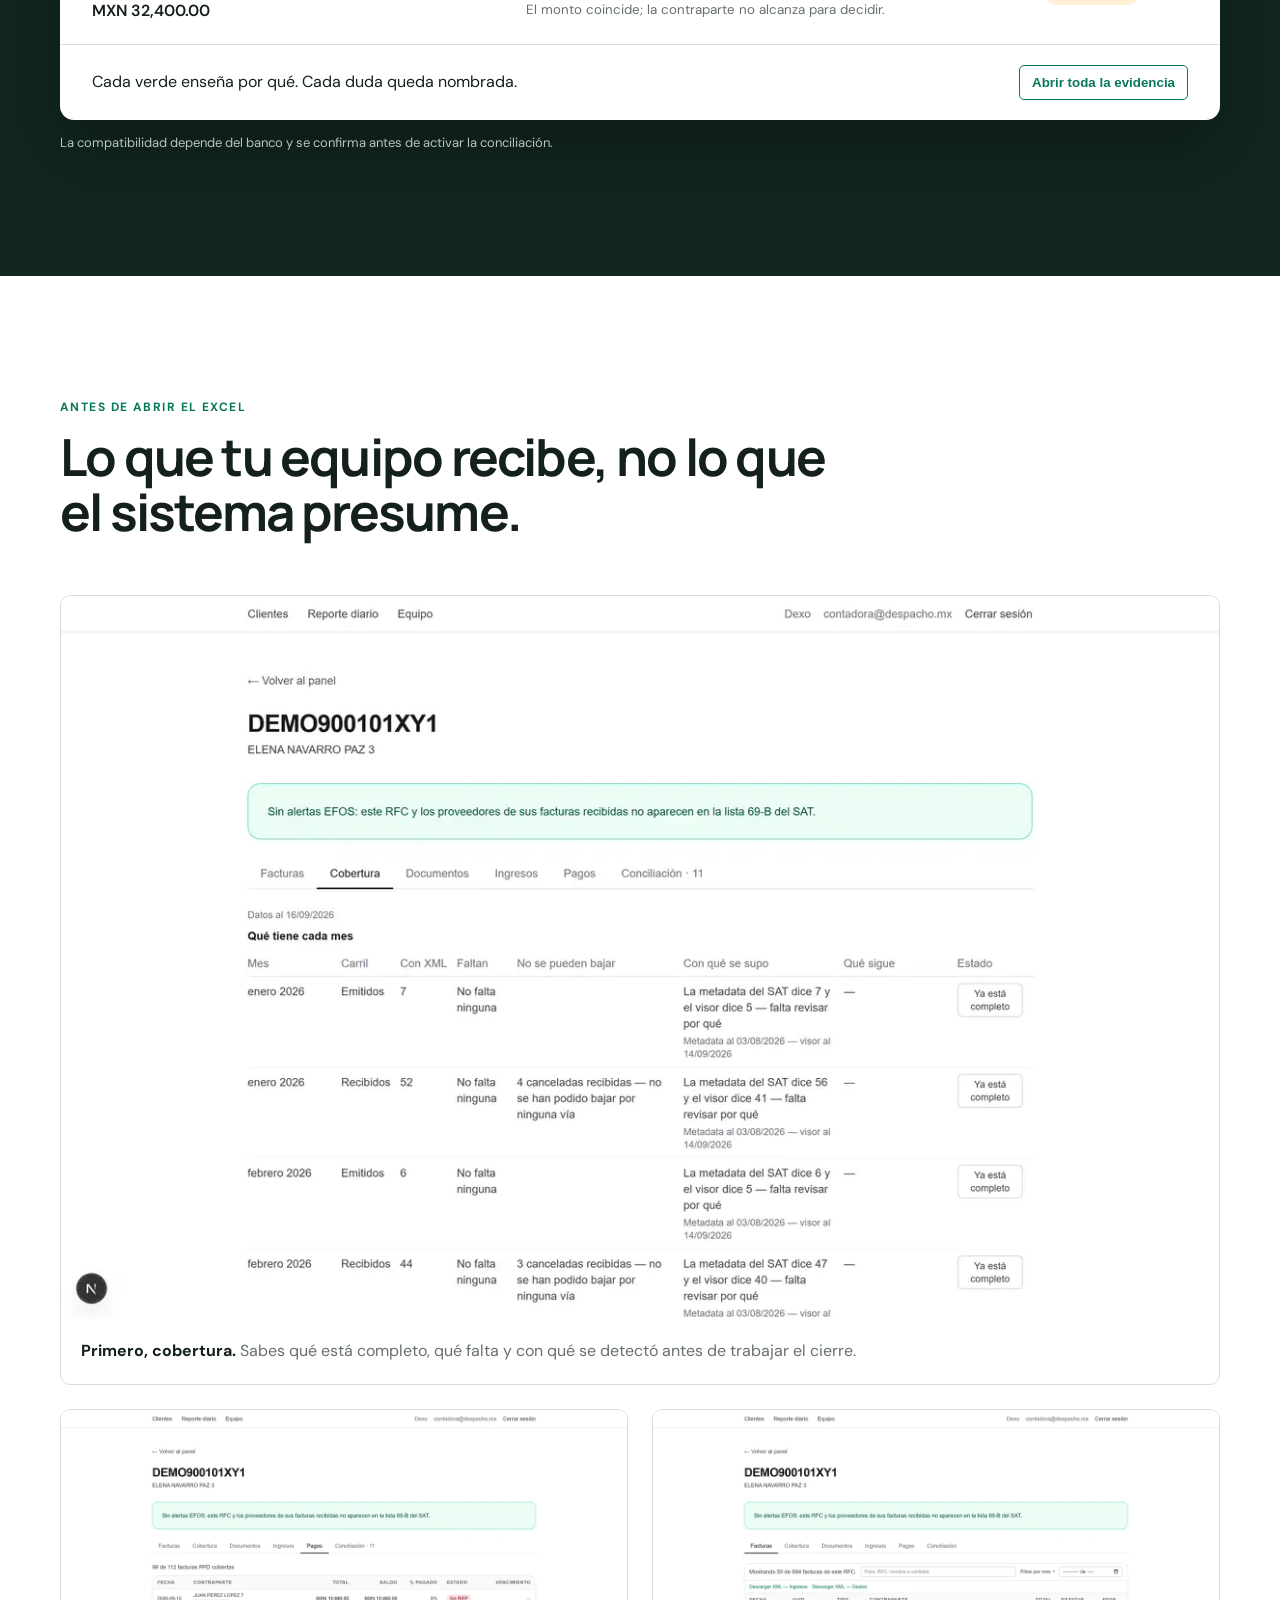
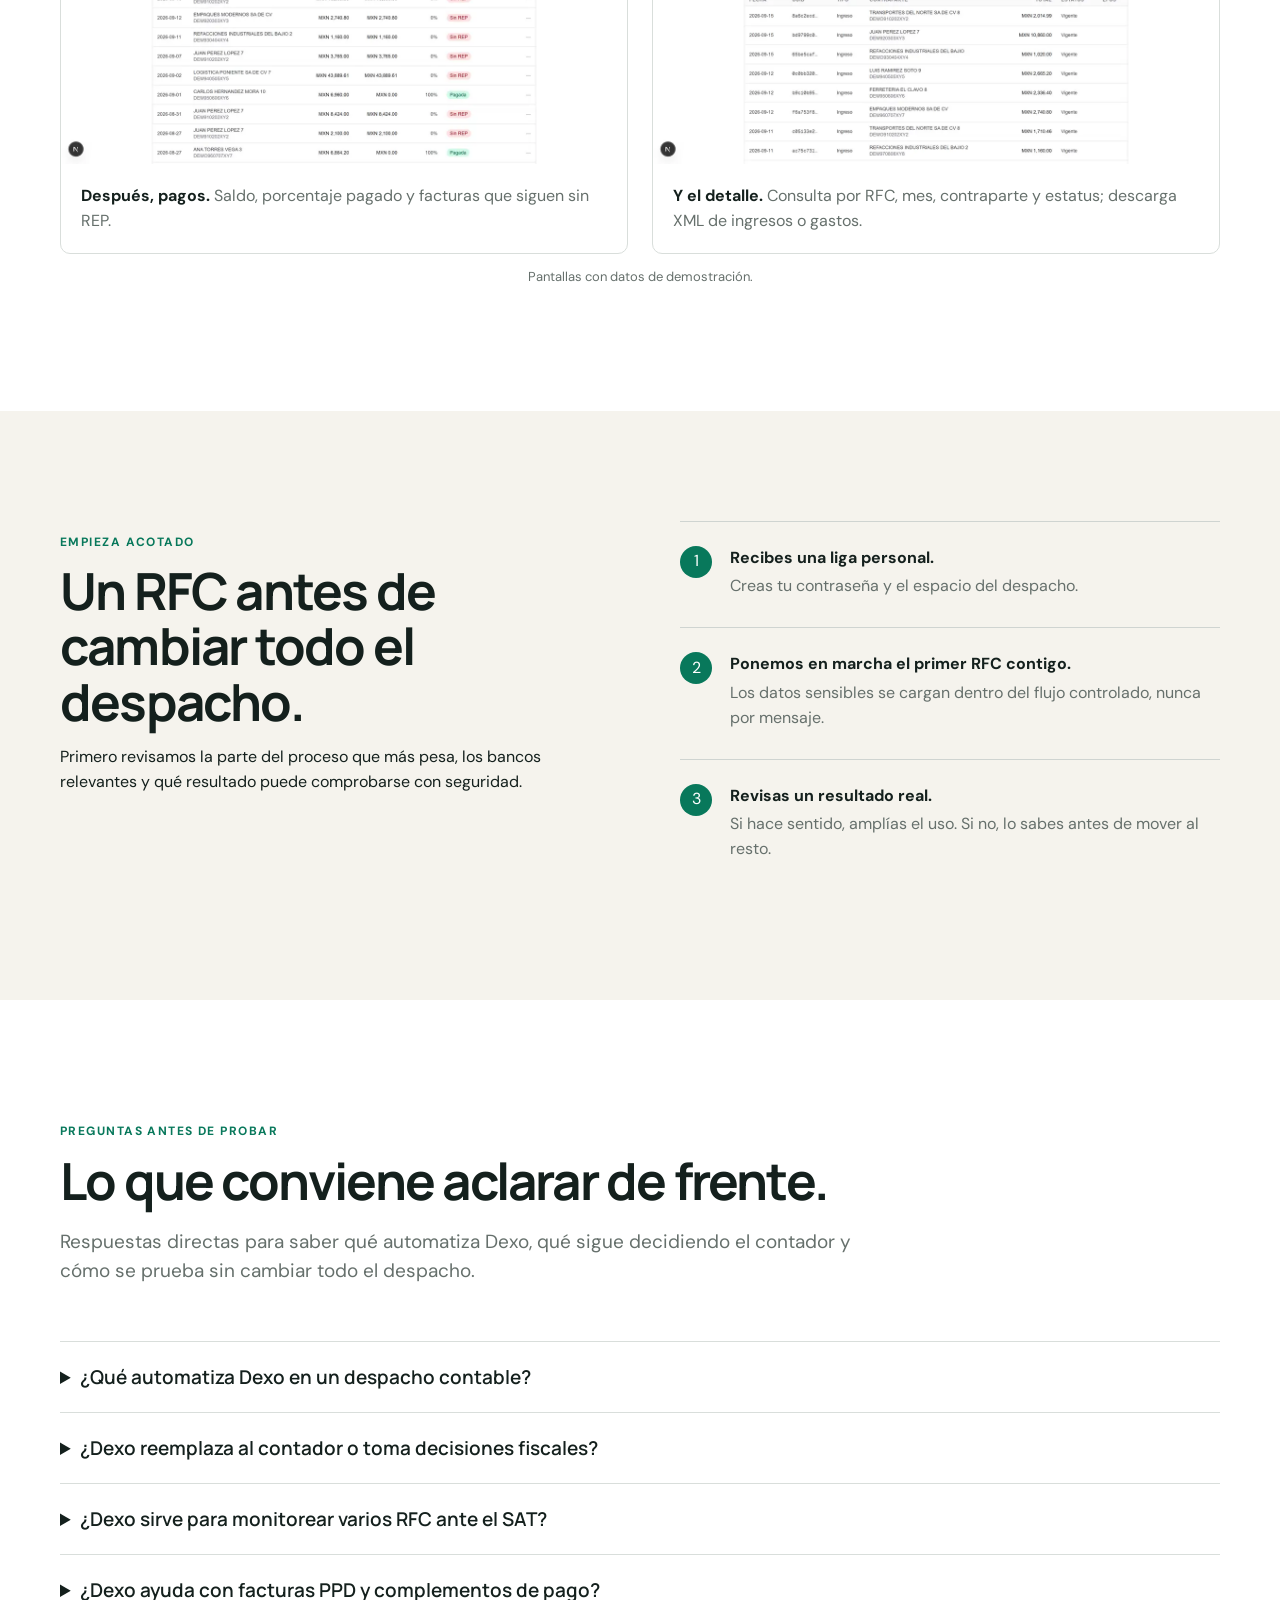
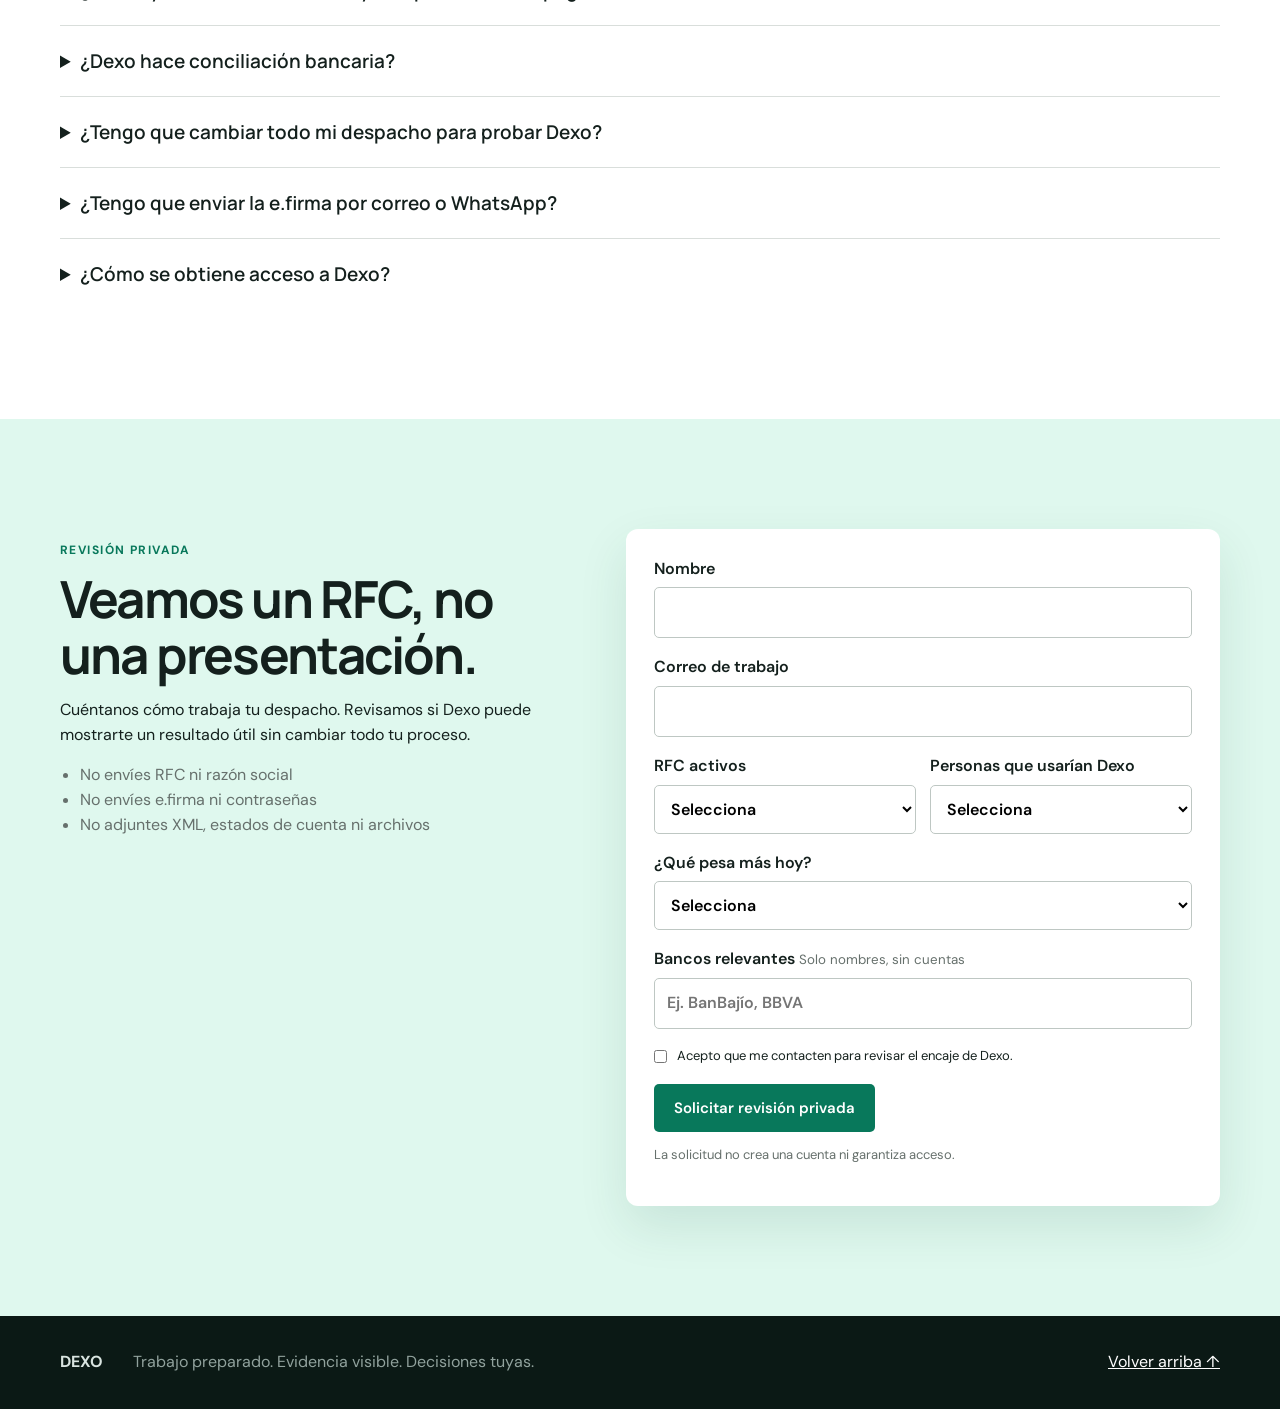
==== commit 5448c5b6: "Add GEO answers and structured data" ====
--- a/index.html
+++ b/index.html
@@ -1,4 +1,4 @@
-<!doctype html><html lang="es"><head><meta charset="utf-8"><meta name="viewport" content="width=device-width,initial-scale=1"><title>Dexo | El cierre empieza por lo que falta</title><meta name="description" content="Dexo prepara durante la noche el trabajo repetitivo de tus RFC y deja evidencia para que tu despacho revise y decida."><link rel="stylesheet" href="styles.css">
+<!doctype html><html lang="es"><head><meta charset="utf-8"><meta name="viewport" content="width=device-width,initial-scale=1"><title>Dexo | El cierre empieza por lo que falta</title><meta name="description" content="Dexo prepara durante la noche el trabajo repetitivo de tus RFC y deja evidencia para que tu despacho revise y decida."><meta property="og:title" content="Dexo | El cierre empieza por lo que falta"><meta property="og:description" content="Dexo prepara durante la noche el trabajo repetitivo de tus RFC y deja evidencia para que tu despacho revise y decida."><meta property="og:image" content="https://www.dexo.mx/og-card.png"><meta property="og:url" content="https://www.dexo.mx/"><link rel="stylesheet" href="styles.css"><link rel="canonical" href="https://www.dexo.mx/"><meta name="robots" content="index,follow,max-image-preview:large"><script type="application/ld+json">{"@context":"https://schema.org","@graph":[{"@type":"WebSite","@id":"https://www.dexo.mx/#website","url":"https://www.dexo.mx/","name":"Dexo","inLanguage":"es-MX","description":"Dexo prepara durante la noche el trabajo operativo repetitivo de los RFC de un despacho contable y deja evidencia para revisión."},{"@type":"SoftwareApplication","@id":"https://www.dexo.mx/#software","name":"Dexo","url":"https://www.dexo.mx/","applicationCategory":"BusinessApplication","applicationSubCategory":"Automatización operativa y monitoreo para despachos contables","operatingSystem":"Web","inLanguage":"es-MX","isAccessibleForFree":false,"audience":{"@type":"BusinessAudience","audienceType":"Despachos contables en México"},"description":"Dexo prepara el trabajo operativo repetitivo de los RFC: organiza XML y documentos disponibles, muestra faltantes, da seguimiento a pagos y complementos y presenta conciliaciones con evidencia. El criterio contable y fiscal se queda con el contador.","featureList":["Cobertura de documentos por RFC y periodo","Seguimiento de facturas PPD y complementos de pago","Monitoreo de constancias, Opinión 32-D y EFOS","Conciliación bancaria cuando banco y formato son compatibles","Evidencia y excepciones listas para revisión"],"offers":{"@type":"Offer","availability":"https://schema.org/LimitedAvailability","description":"Acceso por invitación. La solicitud se revisa antes de activar un espacio."}},{"@type":"FAQPage","@id":"https://www.dexo.mx/#preguntas","mainEntity":[{"@type":"Question","name":"¿Qué automatiza Dexo en un despacho contable?","acceptedAnswer":{"@type":"Answer","text":"Dexo prepara durante la noche el trabajo operativo repetitivo de los RFC: organiza XML y documentos disponibles, muestra faltantes, da seguimiento a pagos y complementos y presenta cruces con evidencia. El equipo empieza la mañana revisando excepciones, no repitiendo búsquedas."}},{"@type":"Question","name":"¿Dexo reemplaza al contador o toma decisiones fiscales?","acceptedAnswer":{"@type":"Answer","text":"No. Dexo ordena lo comprobable y enseña la evidencia. La interpretación contable y fiscal, las excepciones y la decisión final siguen en manos del contador."}},{"@type":"Question","name":"¿Dexo sirve para monitorear varios RFC ante el SAT?","acceptedAnswer":{"@type":"Answer","text":"Sí. Dexo trabaja por RFC y periodo para que el despacho vea qué documentos están disponibles, qué falta y qué necesita revisión. La activación se hace de forma controlada y empieza con un RFC real antes de ampliar el uso."}},{"@type":"Question","name":"¿Dexo ayuda con facturas PPD y complementos de pago?","acceptedAnswer":{"@type":"Answer","text":"Sí. Presenta el saldo, el porcentaje pagado y las facturas que siguen sin REP para que el contador revise el caso con la evidencia disponible."}},{"@type":"Question","name":"¿Dexo hace conciliación bancaria?","acceptedAnswer":{"@type":"Answer","text":"Dexo puede organizar movimientos, cruces, evidencia, excepciones y partidas que requieren decisión. La compatibilidad depende del banco y del formato, y se confirma antes de incluir la conciliación en una prueba."}},{"@type":"Question","name":"¿Tengo que cambiar todo mi despacho para probar Dexo?","acceptedAnswer":{"@type":"Answer","text":"No. La revisión empieza con el proceso que más pesa y un RFC que permita comprobar el resultado. Si encaja, el uso se amplía después."}},{"@type":"Question","name":"¿Tengo que enviar la e.firma por correo o WhatsApp?","acceptedAnswer":{"@type":"Answer","text":"No. Nunca envíes la e.firma, contraseñas, RFC ni archivos de clientes por correo, WhatsApp o el formulario público. Si se aprueba el acceso, la puesta en marcha ocurre dentro del flujo controlado de Dexo."}},{"@type":"Question","name":"¿Cómo se obtiene acceso a Dexo?","acceptedAnswer":{"@type":"Answer","text":"El acceso es por invitación. El despacho solicita una revisión privada, Dexo confirma si el caso encaja y, si se aprueba, recibe una liga personal para crear su espacio. Enviar la solicitud no crea una cuenta ni garantiza acceso."}}]}]}</script>
 <link rel="icon" href="favicon.ico"></head>
 <body>
 <header class="site-head"><a class="brand" href="#top">DEXO</a><nav><a href="#noche">Qué deja listo</a><a href="#conciliacion">Conciliación</a><a href="#preguntas">Preguntas</a></nav><a class="button small" href="#revision">Revisar si encaja</a></header>
@@ -19,7 +19,7 @@
 <p class="bank-note">La compatibilidad depende del banco y se confirma antes de activar la conciliación.</p></div></section>
 <section class="wrap section product-real"><div class="section-head"><p class="eyebrow">Antes de abrir el Excel</p><h2>Lo que tu equipo recibe, no lo que el sistema presume.</h2></div><div class="screen-grid"><figure class="wide"><img src="dexo-cobertura.svg" alt="Pantalla de cobertura de documentos por RFC y mes"><figcaption><b>Primero, cobertura.</b> Sabes qué está completo, qué falta y con qué se detectó antes de trabajar el cierre.</figcaption></figure><figure><img src="dexo-pagos.svg" alt="Pantalla de facturas PPD y complementos de pago"><figcaption><b>Después, pagos.</b> Saldo, porcentaje pagado y facturas que siguen sin REP.</figcaption></figure><figure><img src="dexo-facturas.svg" alt="Pantalla de consulta de facturas por RFC"><figcaption><b>Y el detalle.</b> Consulta por RFC, mes, contraparte y estatus; descarga XML de ingresos o gastos.</figcaption></figure></div><p class="fine center">Pantallas con datos de demostración.</p></section>
 <section class="control"><div class="wrap split"><div><p class="eyebrow">Empieza acotado</p><h2>Un RFC antes de cambiar todo el despacho.</h2><p>Primero revisamos la parte del proceso que más pesa, los bancos relevantes y qué resultado puede comprobarse con seguridad.</p></div><ol><li><span>1</span><div><b>Recibes una liga personal.</b><p>Creas tu contraseña y el espacio del despacho.</p></div></li><li><span>2</span><div><b>Ponemos en marcha el primer RFC contigo.</b><p>Los datos sensibles se cargan dentro del flujo controlado, nunca por mensaje.</p></div></li><li><span>3</span><div><b>Revisas un resultado real.</b><p>Si hace sentido, amplías el uso. Si no, lo sabes antes de mover al resto.</p></div></li></ol></div></section>
-<section id="preguntas" class="wrap section faq"><div class="section-head"><p class="eyebrow">Preguntas antes de probar</p><h2>Lo que conviene aclarar de frente.</h2></div><details><summary>¿Dexo decide por mí?</summary><p>No. Dexo prepara y muestra evidencia. Los casos que requieren interpretación o una decisión se quedan para el contador.</p></details><details><summary>¿Tengo que cambiar todo mi despacho?</summary><p>No. La revisión empieza con el proceso que más pesa y un RFC que permita comprobar el resultado.</p></details><details><summary>¿Tengo que mandar la e.firma por correo o WhatsApp?</summary><p>No. Nunca la envíes por mensaje ni en este formulario. Si se aprueba el acceso, la puesta en marcha ocurre dentro del flujo controlado de Dexo.</p></details><details><summary>¿La conciliación funciona con cualquier banco?</summary><p>No se promete de forma general. Confirmamos banco y formato antes de incluirla en la prueba.</p></details><details><summary>¿Esto reemplaza al contador?</summary><p>No. Quita trabajo repetitivo y deja al contador la revisión y la decisión.</p></details></section>
+<section id="preguntas" class="wrap section faq"><div class="section-head"><p class="eyebrow">Preguntas antes de probar</p><h2>Lo que conviene aclarar de frente.</h2><p>Respuestas directas para saber qué automatiza Dexo, qué sigue decidiendo el contador y cómo se prueba sin cambiar todo el despacho.</p></div><details><summary>¿Qué automatiza Dexo en un despacho contable?</summary><p>Dexo prepara durante la noche el trabajo operativo repetitivo de los RFC: organiza XML y documentos disponibles, muestra faltantes, da seguimiento a pagos y complementos y presenta cruces con evidencia. El equipo empieza la mañana revisando excepciones, no repitiendo búsquedas.</p></details><details><summary>¿Dexo reemplaza al contador o toma decisiones fiscales?</summary><p>No. Dexo ordena lo comprobable y enseña la evidencia. La interpretación contable y fiscal, las excepciones y la decisión final siguen en manos del contador.</p></details><details><summary>¿Dexo sirve para monitorear varios RFC ante el SAT?</summary><p>Sí. Dexo trabaja por RFC y periodo para que el despacho vea qué documentos están disponibles, qué falta y qué necesita revisión. La activación se hace de forma controlada y empieza con un RFC real antes de ampliar el uso.</p></details><details><summary>¿Dexo ayuda con facturas PPD y complementos de pago?</summary><p>Sí. Presenta el saldo, el porcentaje pagado y las facturas que siguen sin REP para que el contador revise el caso con la evidencia disponible.</p></details><details><summary>¿Dexo hace conciliación bancaria?</summary><p>Dexo puede organizar movimientos, cruces, evidencia, excepciones y partidas que requieren decisión. La compatibilidad depende del banco y del formato, y se confirma antes de incluir la conciliación en una prueba.</p></details><details><summary>¿Tengo que cambiar todo mi despacho para probar Dexo?</summary><p>No. La revisión empieza con el proceso que más pesa y un RFC que permita comprobar el resultado. Si encaja, el uso se amplía después.</p></details><details><summary>¿Tengo que enviar la e.firma por correo o WhatsApp?</summary><p>No. Nunca envíes la e.firma, contraseñas, RFC ni archivos de clientes por correo, WhatsApp o el formulario público. Si se aprueba el acceso, la puesta en marcha ocurre dentro del flujo controlado de Dexo.</p></details><details><summary>¿Cómo se obtiene acceso a Dexo?</summary><p>El acceso es por invitación. El despacho solicita una revisión privada, Dexo confirma si el caso encaja y, si se aprueba, recibe una liga personal para crear su espacio. Enviar la solicitud no crea una cuenta ni garantiza acceso.</p></details></section>
 <section id="revision" class="apply"><div class="wrap apply-grid"><div><p class="eyebrow">Revisión privada</p><h2>Veamos un RFC, no una presentación.</h2><p>Cuéntanos cómo trabaja tu despacho. Revisamos si Dexo puede mostrarte un resultado útil sin cambiar todo tu proceso.</p><ul class="safe"><li>No envíes RFC ni razón social</li><li>No envíes e.firma ni contraseñas</li><li>No adjuntes XML, estados de cuenta ni archivos</li></ul></div><form id="leadForm" action="https://formspree.io/f/mdekoaja" method="POST"><label>Nombre<input required name="nombre" autocomplete="name"></label><label>Correo de trabajo<input required type="email" name="correo" autocomplete="email"></label><div class="row"><label>RFC activos<select required name="rfc_activos"><option value="">Selecciona</option><option>1-10</option><option>11-50</option><option>51-150</option><option>Más de 150</option></select></label><label>Personas que usarían Dexo<select required name="personas"><option value="">Selecciona</option><option>1</option><option>2-5</option><option>6-15</option><option>Más de 15</option></select></label></div><label>¿Qué pesa más hoy?<select required name="pain"><option value="">Selecciona</option><option>Entrar y salir del SAT</option><option>Saber qué falta por RFC</option><option>Complementos de pago</option><option>Conciliación</option><option>Coordinar pendientes del equipo</option></select></label><label>Bancos relevantes <small>Solo nombres, sin cuentas</small><input name="bancos" placeholder="Ej. BanBajío, BBVA"></label><label class="check"><input required type="checkbox" name="consentimiento" value="Acepto"> Acepto que me contacten para revisar el encaje de Dexo.</label><button class="button" type="submit">Solicitar revisión privada</button><p class="micro">La solicitud no crea una cuenta ni garantiza acceso.</p></form><div id="thanks" class="thanks" hidden><p class="eyebrow">Solicitud recibida</p><h3>El recorrido continúa sin pedirte datos sensibles.</h3><p>Revisaremos lo que compartiste y te contactaremos para confirmar si Dexo encaja con tu operación.</p><div class="actions"><a class="button" href="como-funciona.html">Cómo trabaja Dexo</a><a class="text-link" href="antes-de-probar.html">Qué preparar antes de probar</a></div><button id="resetForm" class="ghost">Volver al formulario</button></div></div></section>
 </main><footer><div class="wrap"><b>DEXO</b><span>Trabajo preparado. Evidencia visible. Decisiones tuyas.</span><a href="#top">Volver arriba ↑</a></div></footer><script>document.querySelectorAll('[data-detail]').forEach(b=>b.addEventListener('click',()=>document.getElementById(b.dataset.detail).classList.toggle('open')));
 document.getElementById('toggleAll')?.addEventListener('click',e=>{const d=[...document.querySelectorAll('.detail')],open=d.every(x=>x.classList.contains('open'));d.forEach(x=>x.classList.toggle('open',!open));e.currentTarget.textContent=open?'Abrir toda la evidencia':'Cerrar evidencia'});
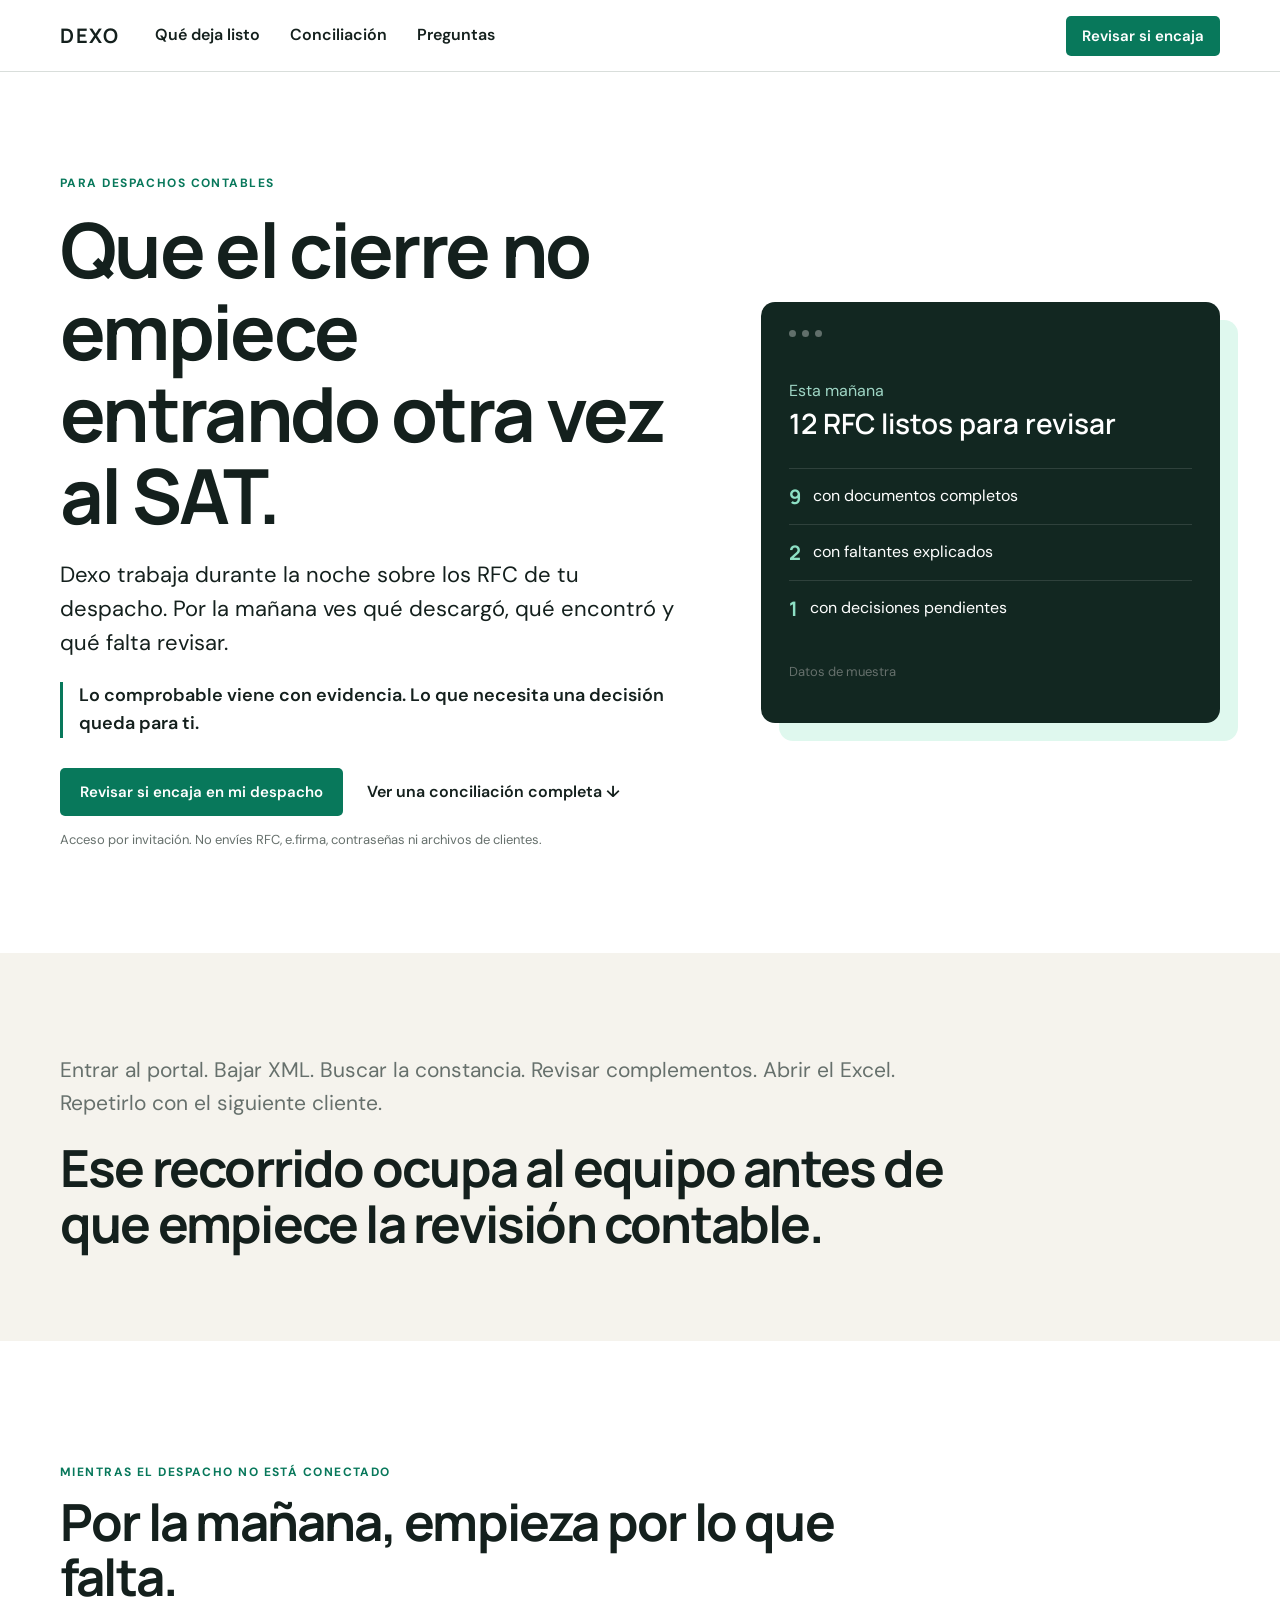
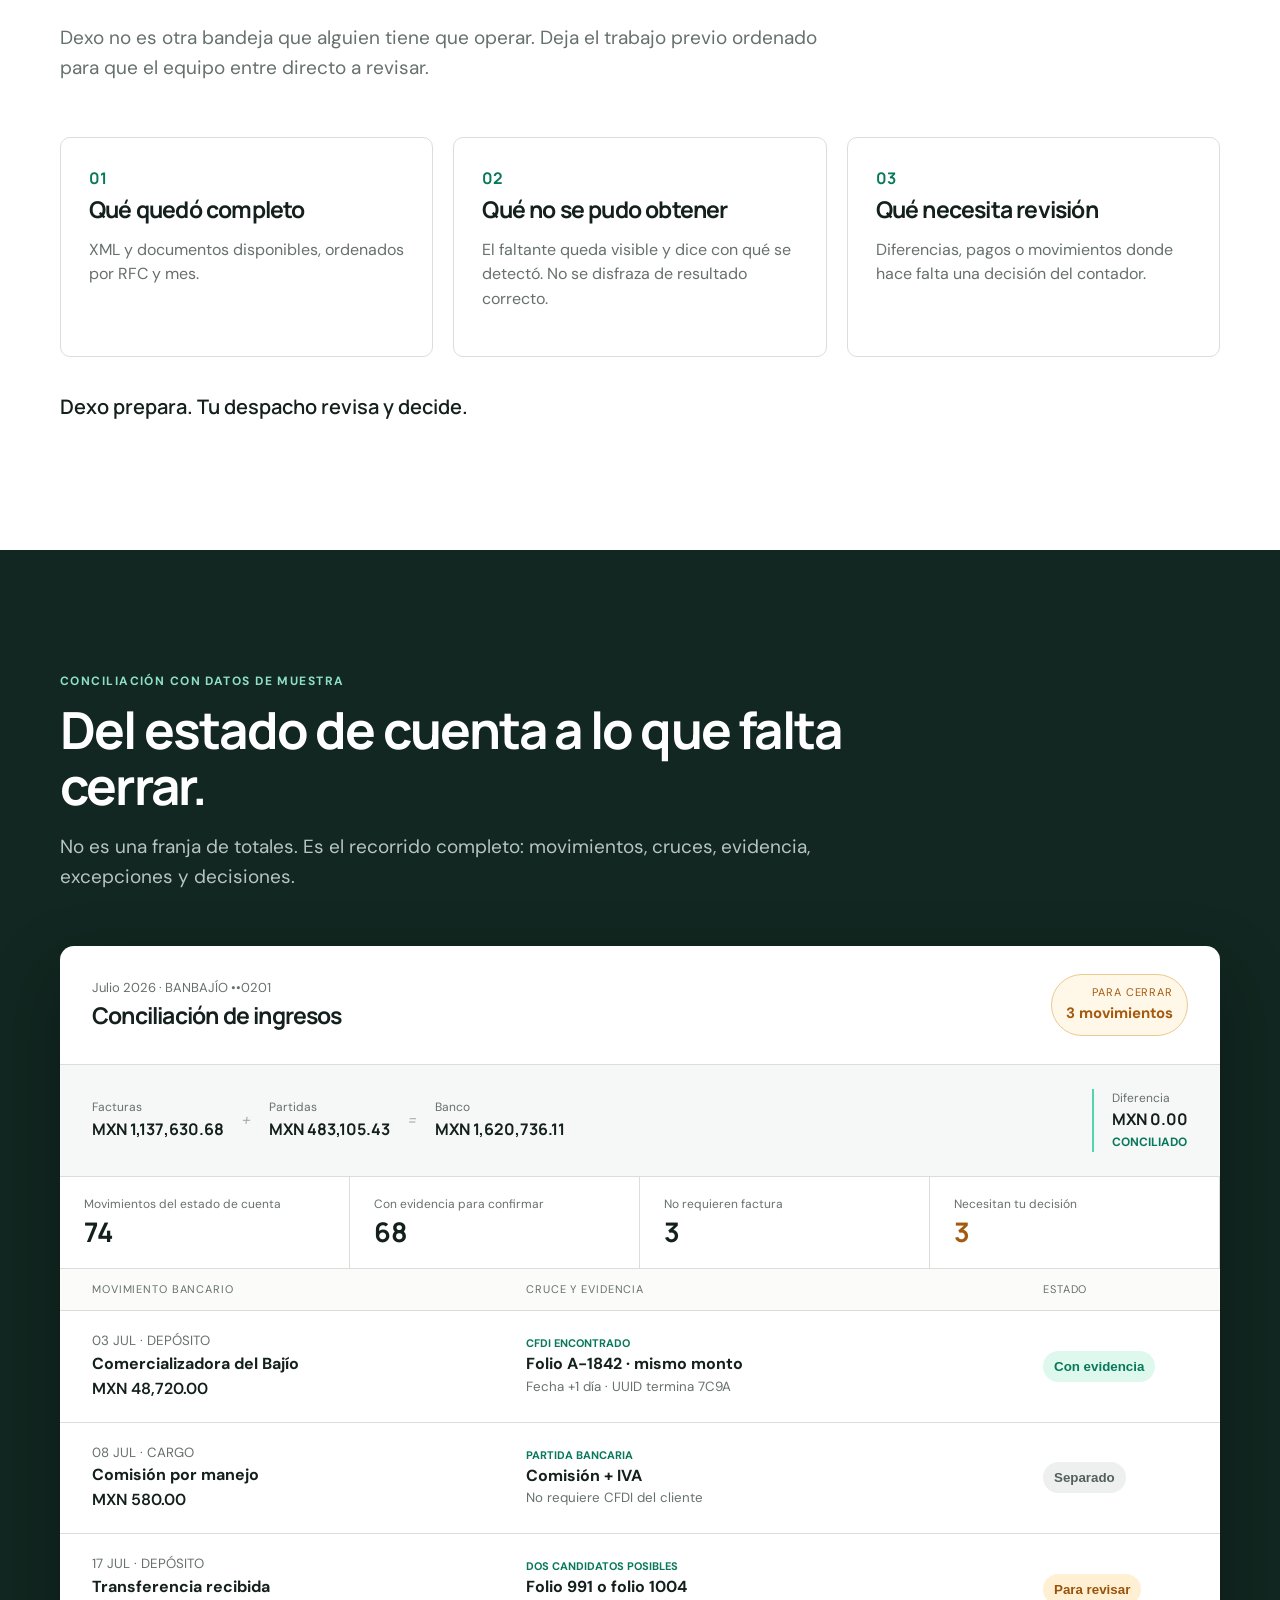
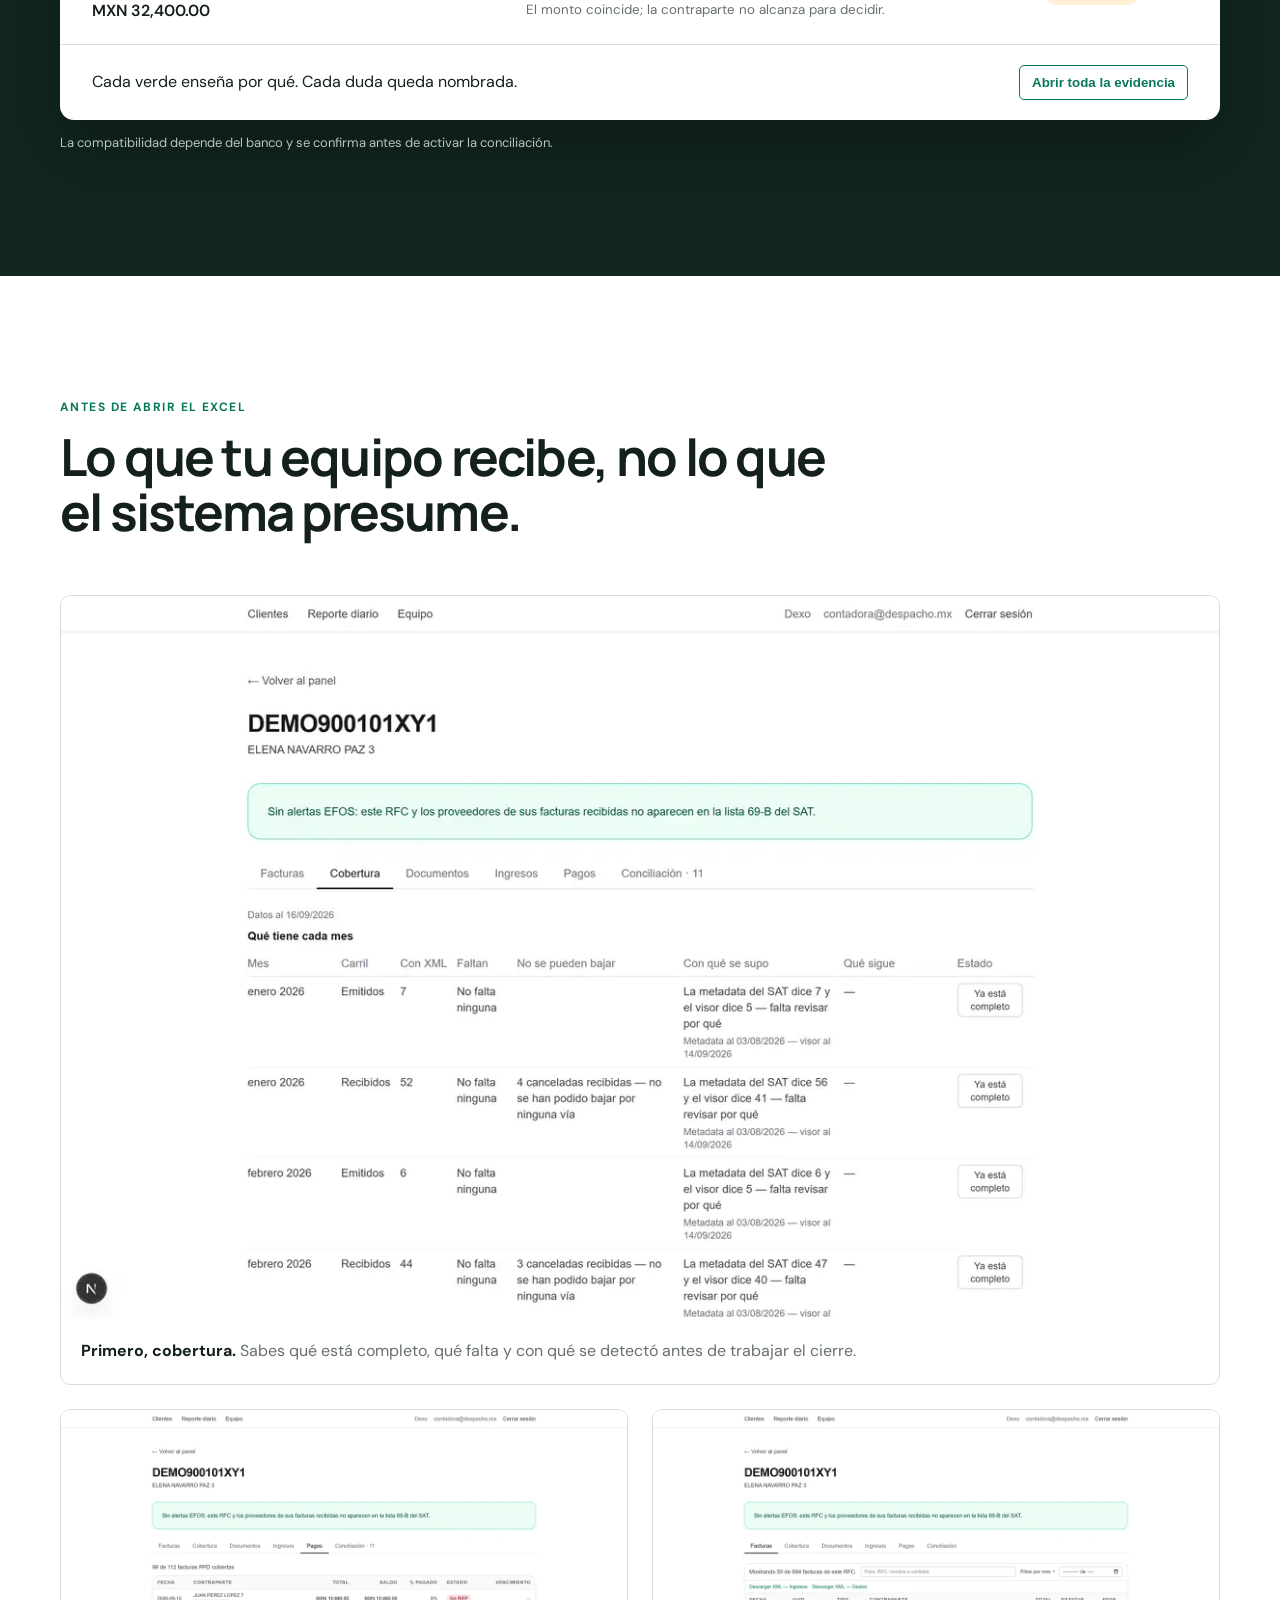
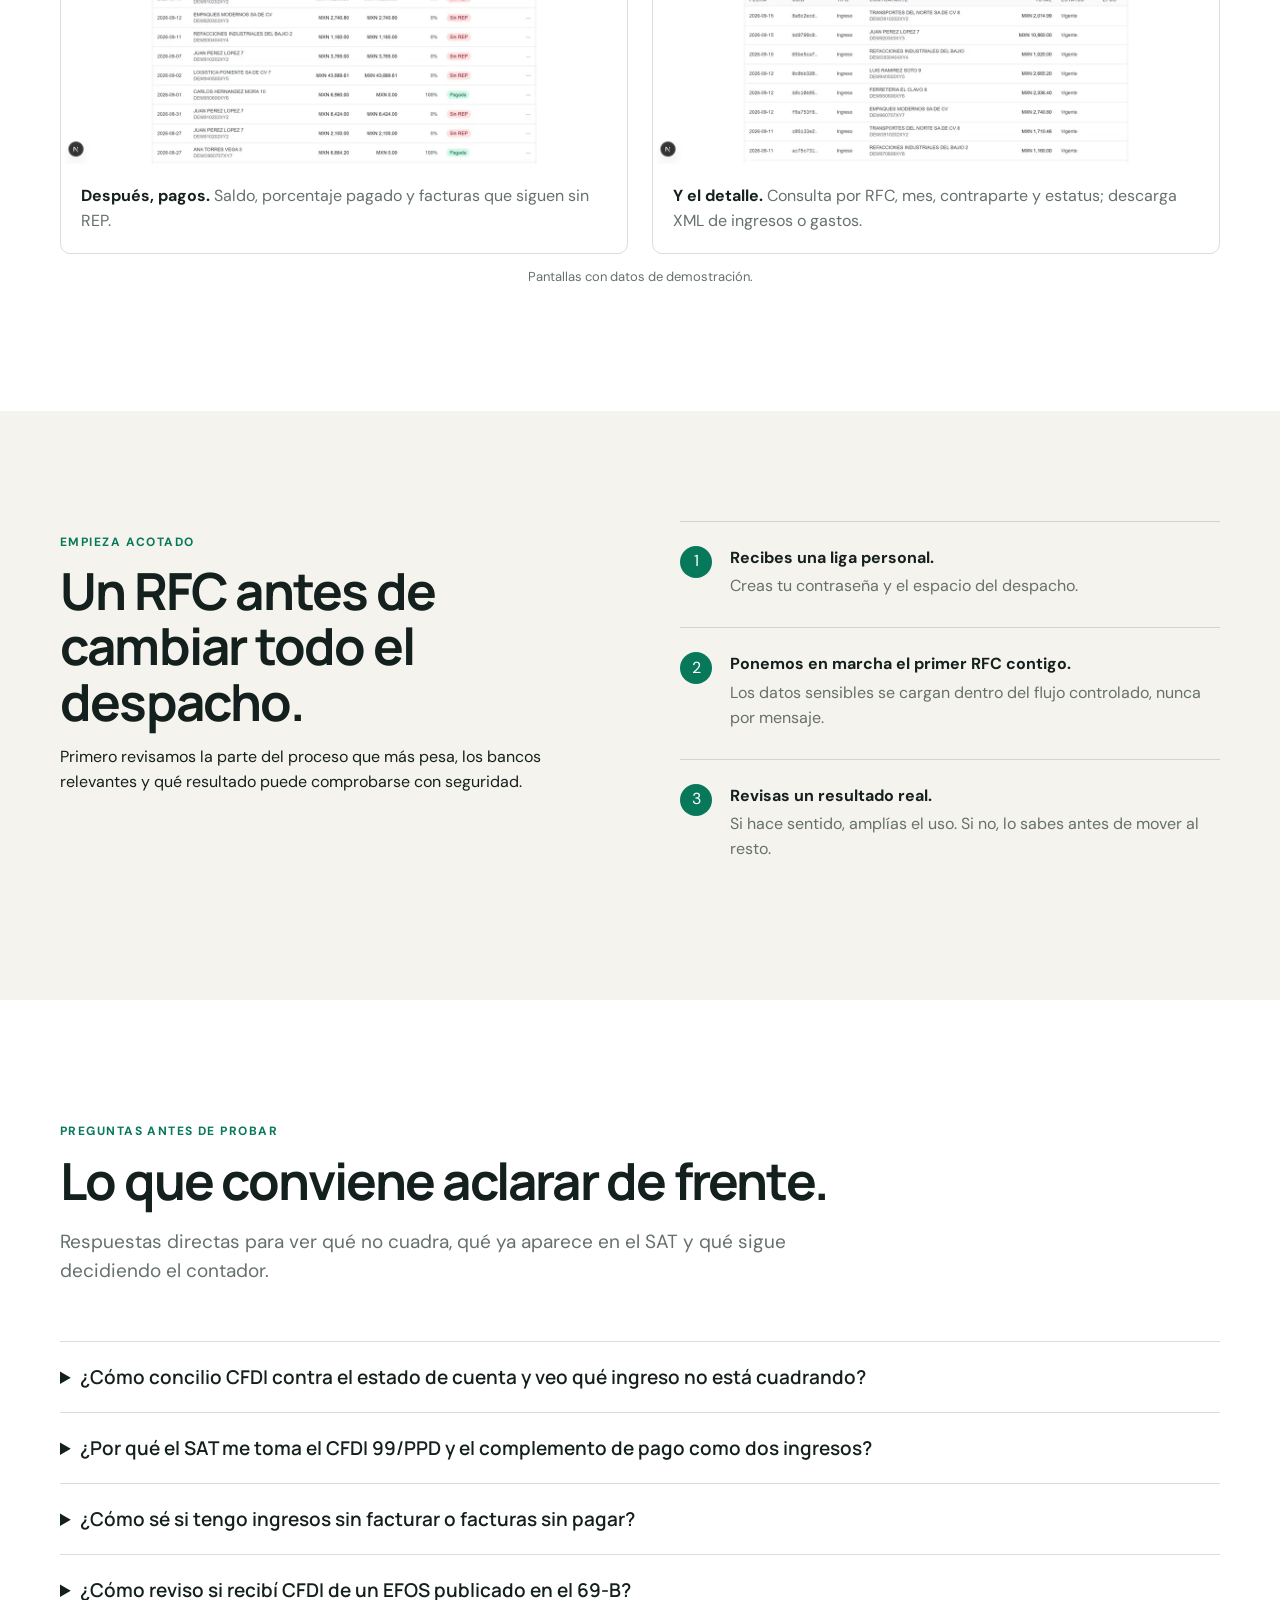
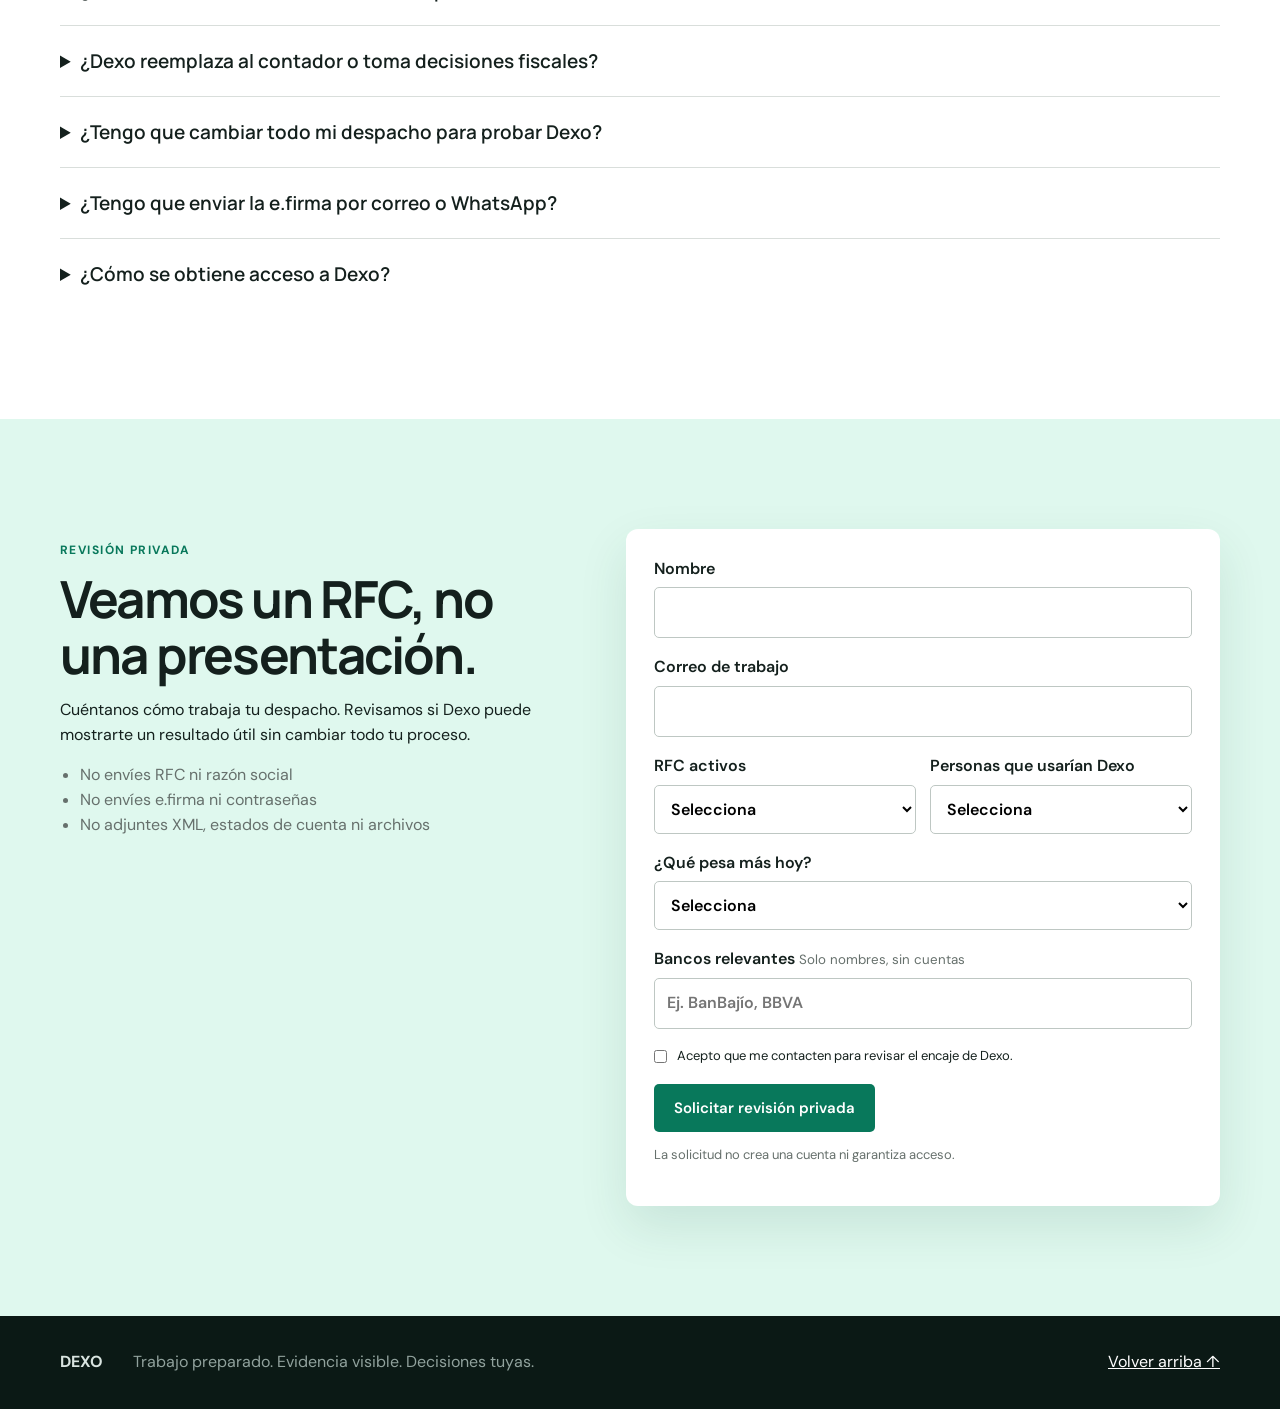
==== commit 47512a2d: "Use accountant pain language and allow AI crawlers" ====
--- a/index.html
+++ b/index.html
@@ -1,4 +1,4 @@
-<!doctype html><html lang="es"><head><meta charset="utf-8"><meta name="viewport" content="width=device-width,initial-scale=1"><title>Dexo | El cierre empieza por lo que falta</title><meta name="description" content="Dexo prepara durante la noche el trabajo repetitivo de tus RFC y deja evidencia para que tu despacho revise y decida."><meta property="og:title" content="Dexo | El cierre empieza por lo que falta"><meta property="og:description" content="Dexo prepara durante la noche el trabajo repetitivo de tus RFC y deja evidencia para que tu despacho revise y decida."><meta property="og:image" content="https://www.dexo.mx/og-card.png"><meta property="og:url" content="https://www.dexo.mx/"><link rel="stylesheet" href="styles.css"><link rel="canonical" href="https://www.dexo.mx/"><meta name="robots" content="index,follow,max-image-preview:large"><script type="application/ld+json">{"@context":"https://schema.org","@graph":[{"@type":"WebSite","@id":"https://www.dexo.mx/#website","url":"https://www.dexo.mx/","name":"Dexo","inLanguage":"es-MX","description":"Dexo prepara durante la noche el trabajo operativo repetitivo de los RFC de un despacho contable y deja evidencia para revisión."},{"@type":"SoftwareApplication","@id":"https://www.dexo.mx/#software","name":"Dexo","url":"https://www.dexo.mx/","applicationCategory":"BusinessApplication","applicationSubCategory":"Automatización operativa y monitoreo para despachos contables","operatingSystem":"Web","inLanguage":"es-MX","isAccessibleForFree":false,"audience":{"@type":"BusinessAudience","audienceType":"Despachos contables en México"},"description":"Dexo prepara el trabajo operativo repetitivo de los RFC: organiza XML y documentos disponibles, muestra faltantes, da seguimiento a pagos y complementos y presenta conciliaciones con evidencia. El criterio contable y fiscal se queda con el contador.","featureList":["Cobertura de documentos por RFC y periodo","Seguimiento de facturas PPD y complementos de pago","Monitoreo de constancias, Opinión 32-D y EFOS","Conciliación bancaria cuando banco y formato son compatibles","Evidencia y excepciones listas para revisión"],"offers":{"@type":"Offer","availability":"https://schema.org/LimitedAvailability","description":"Acceso por invitación. La solicitud se revisa antes de activar un espacio."}},{"@type":"FAQPage","@id":"https://www.dexo.mx/#preguntas","mainEntity":[{"@type":"Question","name":"¿Qué automatiza Dexo en un despacho contable?","acceptedAnswer":{"@type":"Answer","text":"Dexo prepara durante la noche el trabajo operativo repetitivo de los RFC: organiza XML y documentos disponibles, muestra faltantes, da seguimiento a pagos y complementos y presenta cruces con evidencia. El equipo empieza la mañana revisando excepciones, no repitiendo búsquedas."}},{"@type":"Question","name":"¿Dexo reemplaza al contador o toma decisiones fiscales?","acceptedAnswer":{"@type":"Answer","text":"No. Dexo ordena lo comprobable y enseña la evidencia. La interpretación contable y fiscal, las excepciones y la decisión final siguen en manos del contador."}},{"@type":"Question","name":"¿Dexo sirve para monitorear varios RFC ante el SAT?","acceptedAnswer":{"@type":"Answer","text":"Sí. Dexo trabaja por RFC y periodo para que el despacho vea qué documentos están disponibles, qué falta y qué necesita revisión. La activación se hace de forma controlada y empieza con un RFC real antes de ampliar el uso."}},{"@type":"Question","name":"¿Dexo ayuda con facturas PPD y complementos de pago?","acceptedAnswer":{"@type":"Answer","text":"Sí. Presenta el saldo, el porcentaje pagado y las facturas que siguen sin REP para que el contador revise el caso con la evidencia disponible."}},{"@type":"Question","name":"¿Dexo hace conciliación bancaria?","acceptedAnswer":{"@type":"Answer","text":"Dexo puede organizar movimientos, cruces, evidencia, excepciones y partidas que requieren decisión. La compatibilidad depende del banco y del formato, y se confirma antes de incluir la conciliación en una prueba."}},{"@type":"Question","name":"¿Tengo que cambiar todo mi despacho para probar Dexo?","acceptedAnswer":{"@type":"Answer","text":"No. La revisión empieza con el proceso que más pesa y un RFC que permita comprobar el resultado. Si encaja, el uso se amplía después."}},{"@type":"Question","name":"¿Tengo que enviar la e.firma por correo o WhatsApp?","acceptedAnswer":{"@type":"Answer","text":"No. Nunca envíes la e.firma, contraseñas, RFC ni archivos de clientes por correo, WhatsApp o el formulario público. Si se aprueba el acceso, la puesta en marcha ocurre dentro del flujo controlado de Dexo."}},{"@type":"Question","name":"¿Cómo se obtiene acceso a Dexo?","acceptedAnswer":{"@type":"Answer","text":"El acceso es por invitación. El despacho solicita una revisión privada, Dexo confirma si el caso encaja y, si se aprueba, recibe una liga personal para crear su espacio. Enviar la solicitud no crea una cuenta ni garantiza acceso."}}]}]}</script>
+<!doctype html><html lang="es"><head><meta charset="utf-8"><meta name="viewport" content="width=device-width,initial-scale=1"><title>Dexo | El cierre empieza por lo que falta</title><meta name="description" content="Dexo prepara durante la noche el trabajo repetitivo de tus RFC y deja evidencia para que tu despacho revise y decida."><meta property="og:title" content="Dexo | El cierre empieza por lo que falta"><meta property="og:description" content="Dexo prepara durante la noche el trabajo repetitivo de tus RFC y deja evidencia para que tu despacho revise y decida."><meta property="og:image" content="https://www.dexo.mx/og-card.png"><meta property="og:url" content="https://www.dexo.mx/"><link rel="stylesheet" href="styles.css"><link rel="canonical" href="https://www.dexo.mx/"><meta name="robots" content="index,follow,max-image-preview:large"><script type="application/ld+json">{"@context":"https://schema.org","@graph":[{"@type":"WebSite","@id":"https://www.dexo.mx/#website","url":"https://www.dexo.mx/","name":"Dexo","inLanguage":"es-MX","description":"Dexo prepara durante la noche el trabajo operativo repetitivo de los RFC de un despacho contable y deja evidencia para revisión."},{"@type":"SoftwareApplication","@id":"https://www.dexo.mx/#software","name":"Dexo","url":"https://www.dexo.mx/","applicationCategory":"BusinessApplication","applicationSubCategory":"Automatización operativa y monitoreo para despachos contables","operatingSystem":"Web","inLanguage":"es-MX","isAccessibleForFree":false,"audience":{"@type":"BusinessAudience","audienceType":"Despachos contables en México"},"description":"Dexo prepara el trabajo operativo repetitivo de los RFC: organiza XML y documentos disponibles, muestra faltantes, da seguimiento a pagos y complementos y presenta conciliaciones con evidencia. El criterio contable y fiscal se queda con el contador.","featureList":["Cobertura de documentos por RFC y periodo","Seguimiento de facturas PPD y complementos de pago","Monitoreo de constancias, Opinión 32-D y EFOS","Conciliación bancaria cuando banco y formato son compatibles","Evidencia y excepciones listas para revisión"],"offers":{"@type":"Offer","availability":"https://schema.org/LimitedAvailability","description":"Acceso por invitación. La solicitud se revisa antes de activar un espacio."}},{"@type":"FAQPage","@id":"https://www.dexo.mx/#preguntas","mainEntity":[{"@type":"Question","name":"¿Cómo concilio CFDI contra el estado de cuenta y veo qué ingreso no está cuadrando?","acceptedAnswer":{"@type":"Answer","text":"Dexo organiza los movimientos, los cruces y la evidencia para que veas qué cuadra, qué no cuadra y qué necesita decisión. No elige por ti cuando hay más de una explicación. La compatibilidad depende del banco y del formato, y se confirma antes de incluir la conciliación en una prueba."}},{"@type":"Question","name":"¿Por qué el SAT me toma el CFDI 99/PPD y el complemento de pago como dos ingresos?","acceptedAnswer":{"@type":"Answer","text":"Dexo da seguimiento a las facturas PPD, sus complementos de pago y lo que ya aparece en el SAT. Presenta saldo, porcentaje pagado y facturas que siguen sin REP para que el contador revise si algo se duplicó o no se consideró como debía."}},{"@type":"Question","name":"¿Cómo sé si tengo ingresos sin facturar o facturas sin pagar?","acceptedAnswer":{"@type":"Answer","text":"Dexo cruza la información disponible por RFC y periodo, muestra faltantes y separa lo que no cuadra. Así el despacho puede revisar ingresos sin evidencia suficiente, facturas pendientes de pago y documentos que ya aparecen en el SAT sin repetir la búsqueda cliente por cliente."}},{"@type":"Question","name":"¿Cómo reviso si recibí CFDI de un EFOS publicado en el 69-B?","acceptedAnswer":{"@type":"Answer","text":"Dexo da seguimiento a EFOS y organiza el resultado con evidencia para revisión. Señala el caso; la interpretación del supuesto, el riesgo fiscal y la decisión sobre qué hacer siguen en manos del contador."}},{"@type":"Question","name":"¿Dexo reemplaza al contador o toma decisiones fiscales?","acceptedAnswer":{"@type":"Answer","text":"No. Dexo ordena lo comprobable y enseña la evidencia. La interpretación contable y fiscal, las excepciones y la decisión final siguen en manos del contador."}},{"@type":"Question","name":"¿Tengo que cambiar todo mi despacho para probar Dexo?","acceptedAnswer":{"@type":"Answer","text":"No. La revisión empieza con el proceso que más pesa y un RFC que permita comprobar el resultado. Si encaja, el uso se amplía después."}},{"@type":"Question","name":"¿Tengo que enviar la e.firma por correo o WhatsApp?","acceptedAnswer":{"@type":"Answer","text":"No. Nunca envíes la e.firma, contraseñas, RFC ni archivos de clientes por correo, WhatsApp o el formulario público. Si se aprueba el acceso, la puesta en marcha ocurre dentro del flujo controlado de Dexo."}},{"@type":"Question","name":"¿Cómo se obtiene acceso a Dexo?","acceptedAnswer":{"@type":"Answer","text":"El acceso es por invitación. El despacho solicita una revisión privada, Dexo confirma si el caso encaja y, si se aprueba, recibe una liga personal para crear su espacio. Enviar la solicitud no crea una cuenta ni garantiza acceso."}}]}]}</script>
 <link rel="icon" href="favicon.ico"></head>
 <body>
 <header class="site-head"><a class="brand" href="#top">DEXO</a><nav><a href="#noche">Qué deja listo</a><a href="#conciliacion">Conciliación</a><a href="#preguntas">Preguntas</a></nav><a class="button small" href="#revision">Revisar si encaja</a></header>
@@ -19,7 +19,7 @@
 <p class="bank-note">La compatibilidad depende del banco y se confirma antes de activar la conciliación.</p></div></section>
 <section class="wrap section product-real"><div class="section-head"><p class="eyebrow">Antes de abrir el Excel</p><h2>Lo que tu equipo recibe, no lo que el sistema presume.</h2></div><div class="screen-grid"><figure class="wide"><img src="dexo-cobertura.svg" alt="Pantalla de cobertura de documentos por RFC y mes"><figcaption><b>Primero, cobertura.</b> Sabes qué está completo, qué falta y con qué se detectó antes de trabajar el cierre.</figcaption></figure><figure><img src="dexo-pagos.svg" alt="Pantalla de facturas PPD y complementos de pago"><figcaption><b>Después, pagos.</b> Saldo, porcentaje pagado y facturas que siguen sin REP.</figcaption></figure><figure><img src="dexo-facturas.svg" alt="Pantalla de consulta de facturas por RFC"><figcaption><b>Y el detalle.</b> Consulta por RFC, mes, contraparte y estatus; descarga XML de ingresos o gastos.</figcaption></figure></div><p class="fine center">Pantallas con datos de demostración.</p></section>
 <section class="control"><div class="wrap split"><div><p class="eyebrow">Empieza acotado</p><h2>Un RFC antes de cambiar todo el despacho.</h2><p>Primero revisamos la parte del proceso que más pesa, los bancos relevantes y qué resultado puede comprobarse con seguridad.</p></div><ol><li><span>1</span><div><b>Recibes una liga personal.</b><p>Creas tu contraseña y el espacio del despacho.</p></div></li><li><span>2</span><div><b>Ponemos en marcha el primer RFC contigo.</b><p>Los datos sensibles se cargan dentro del flujo controlado, nunca por mensaje.</p></div></li><li><span>3</span><div><b>Revisas un resultado real.</b><p>Si hace sentido, amplías el uso. Si no, lo sabes antes de mover al resto.</p></div></li></ol></div></section>
-<section id="preguntas" class="wrap section faq"><div class="section-head"><p class="eyebrow">Preguntas antes de probar</p><h2>Lo que conviene aclarar de frente.</h2><p>Respuestas directas para saber qué automatiza Dexo, qué sigue decidiendo el contador y cómo se prueba sin cambiar todo el despacho.</p></div><details><summary>¿Qué automatiza Dexo en un despacho contable?</summary><p>Dexo prepara durante la noche el trabajo operativo repetitivo de los RFC: organiza XML y documentos disponibles, muestra faltantes, da seguimiento a pagos y complementos y presenta cruces con evidencia. El equipo empieza la mañana revisando excepciones, no repitiendo búsquedas.</p></details><details><summary>¿Dexo reemplaza al contador o toma decisiones fiscales?</summary><p>No. Dexo ordena lo comprobable y enseña la evidencia. La interpretación contable y fiscal, las excepciones y la decisión final siguen en manos del contador.</p></details><details><summary>¿Dexo sirve para monitorear varios RFC ante el SAT?</summary><p>Sí. Dexo trabaja por RFC y periodo para que el despacho vea qué documentos están disponibles, qué falta y qué necesita revisión. La activación se hace de forma controlada y empieza con un RFC real antes de ampliar el uso.</p></details><details><summary>¿Dexo ayuda con facturas PPD y complementos de pago?</summary><p>Sí. Presenta el saldo, el porcentaje pagado y las facturas que siguen sin REP para que el contador revise el caso con la evidencia disponible.</p></details><details><summary>¿Dexo hace conciliación bancaria?</summary><p>Dexo puede organizar movimientos, cruces, evidencia, excepciones y partidas que requieren decisión. La compatibilidad depende del banco y del formato, y se confirma antes de incluir la conciliación en una prueba.</p></details><details><summary>¿Tengo que cambiar todo mi despacho para probar Dexo?</summary><p>No. La revisión empieza con el proceso que más pesa y un RFC que permita comprobar el resultado. Si encaja, el uso se amplía después.</p></details><details><summary>¿Tengo que enviar la e.firma por correo o WhatsApp?</summary><p>No. Nunca envíes la e.firma, contraseñas, RFC ni archivos de clientes por correo, WhatsApp o el formulario público. Si se aprueba el acceso, la puesta en marcha ocurre dentro del flujo controlado de Dexo.</p></details><details><summary>¿Cómo se obtiene acceso a Dexo?</summary><p>El acceso es por invitación. El despacho solicita una revisión privada, Dexo confirma si el caso encaja y, si se aprueba, recibe una liga personal para crear su espacio. Enviar la solicitud no crea una cuenta ni garantiza acceso.</p></details></section>
+<section id="preguntas" class="wrap section faq"><div class="section-head"><p class="eyebrow">Preguntas antes de probar</p><h2>Lo que conviene aclarar de frente.</h2><p>Respuestas directas para ver qué no cuadra, qué ya aparece en el SAT y qué sigue decidiendo el contador.</p></div><details><summary>¿Cómo concilio CFDI contra el estado de cuenta y veo qué ingreso no está cuadrando?</summary><p>Dexo organiza los movimientos, los cruces y la evidencia para que veas qué cuadra, qué no cuadra y qué necesita decisión. No elige por ti cuando hay más de una explicación. La compatibilidad depende del banco y del formato, y se confirma antes de incluir la conciliación en una prueba.</p></details><details><summary>¿Por qué el SAT me toma el CFDI 99/PPD y el complemento de pago como dos ingresos?</summary><p>Dexo da seguimiento a las facturas PPD, sus complementos de pago y lo que ya aparece en el SAT. Presenta saldo, porcentaje pagado y facturas que siguen sin REP para que el contador revise si algo se duplicó o no se consideró como debía.</p></details><details><summary>¿Cómo sé si tengo ingresos sin facturar o facturas sin pagar?</summary><p>Dexo cruza la información disponible por RFC y periodo, muestra faltantes y separa lo que no cuadra. Así el despacho puede revisar ingresos sin evidencia suficiente, facturas pendientes de pago y documentos que ya aparecen en el SAT sin repetir la búsqueda cliente por cliente.</p></details><details><summary>¿Cómo reviso si recibí CFDI de un EFOS publicado en el 69-B?</summary><p>Dexo da seguimiento a EFOS y organiza el resultado con evidencia para revisión. Señala el caso; la interpretación del supuesto, el riesgo fiscal y la decisión sobre qué hacer siguen en manos del contador.</p></details><details><summary>¿Dexo reemplaza al contador o toma decisiones fiscales?</summary><p>No. Dexo ordena lo comprobable y enseña la evidencia. La interpretación contable y fiscal, las excepciones y la decisión final siguen en manos del contador.</p></details><details><summary>¿Tengo que cambiar todo mi despacho para probar Dexo?</summary><p>No. La revisión empieza con el proceso que más pesa y un RFC que permita comprobar el resultado. Si encaja, el uso se amplía después.</p></details><details><summary>¿Tengo que enviar la e.firma por correo o WhatsApp?</summary><p>No. Nunca envíes la e.firma, contraseñas, RFC ni archivos de clientes por correo, WhatsApp o el formulario público. Si se aprueba el acceso, la puesta en marcha ocurre dentro del flujo controlado de Dexo.</p></details><details><summary>¿Cómo se obtiene acceso a Dexo?</summary><p>El acceso es por invitación. El despacho solicita una revisión privada, Dexo confirma si el caso encaja y, si se aprueba, recibe una liga personal para crear su espacio. Enviar la solicitud no crea una cuenta ni garantiza acceso.</p></details></section>
 <section id="revision" class="apply"><div class="wrap apply-grid"><div><p class="eyebrow">Revisión privada</p><h2>Veamos un RFC, no una presentación.</h2><p>Cuéntanos cómo trabaja tu despacho. Revisamos si Dexo puede mostrarte un resultado útil sin cambiar todo tu proceso.</p><ul class="safe"><li>No envíes RFC ni razón social</li><li>No envíes e.firma ni contraseñas</li><li>No adjuntes XML, estados de cuenta ni archivos</li></ul></div><form id="leadForm" action="https://formspree.io/f/mdekoaja" method="POST"><label>Nombre<input required name="nombre" autocomplete="name"></label><label>Correo de trabajo<input required type="email" name="correo" autocomplete="email"></label><div class="row"><label>RFC activos<select required name="rfc_activos"><option value="">Selecciona</option><option>1-10</option><option>11-50</option><option>51-150</option><option>Más de 150</option></select></label><label>Personas que usarían Dexo<select required name="personas"><option value="">Selecciona</option><option>1</option><option>2-5</option><option>6-15</option><option>Más de 15</option></select></label></div><label>¿Qué pesa más hoy?<select required name="pain"><option value="">Selecciona</option><option>Entrar y salir del SAT</option><option>Saber qué falta por RFC</option><option>Complementos de pago</option><option>Conciliación</option><option>Coordinar pendientes del equipo</option></select></label><label>Bancos relevantes <small>Solo nombres, sin cuentas</small><input name="bancos" placeholder="Ej. BanBajío, BBVA"></label><label class="check"><input required type="checkbox" name="consentimiento" value="Acepto"> Acepto que me contacten para revisar el encaje de Dexo.</label><button class="button" type="submit">Solicitar revisión privada</button><p class="micro">La solicitud no crea una cuenta ni garantiza acceso.</p></form><div id="thanks" class="thanks" hidden><p class="eyebrow">Solicitud recibida</p><h3>El recorrido continúa sin pedirte datos sensibles.</h3><p>Revisaremos lo que compartiste y te contactaremos para confirmar si Dexo encaja con tu operación.</p><div class="actions"><a class="button" href="como-funciona.html">Cómo trabaja Dexo</a><a class="text-link" href="antes-de-probar.html">Qué preparar antes de probar</a></div><button id="resetForm" class="ghost">Volver al formulario</button></div></div></section>
 </main><footer><div class="wrap"><b>DEXO</b><span>Trabajo preparado. Evidencia visible. Decisiones tuyas.</span><a href="#top">Volver arriba ↑</a></div></footer><script>document.querySelectorAll('[data-detail]').forEach(b=>b.addEventListener('click',()=>document.getElementById(b.dataset.detail).classList.toggle('open')));
 document.getElementById('toggleAll')?.addEventListener('click',e=>{const d=[...document.querySelectorAll('.detail')],open=d.every(x=>x.classList.contains('open'));d.forEach(x=>x.classList.toggle('open',!open));e.currentTarget.textContent=open?'Abrir toda la evidencia':'Cerrar evidencia'});
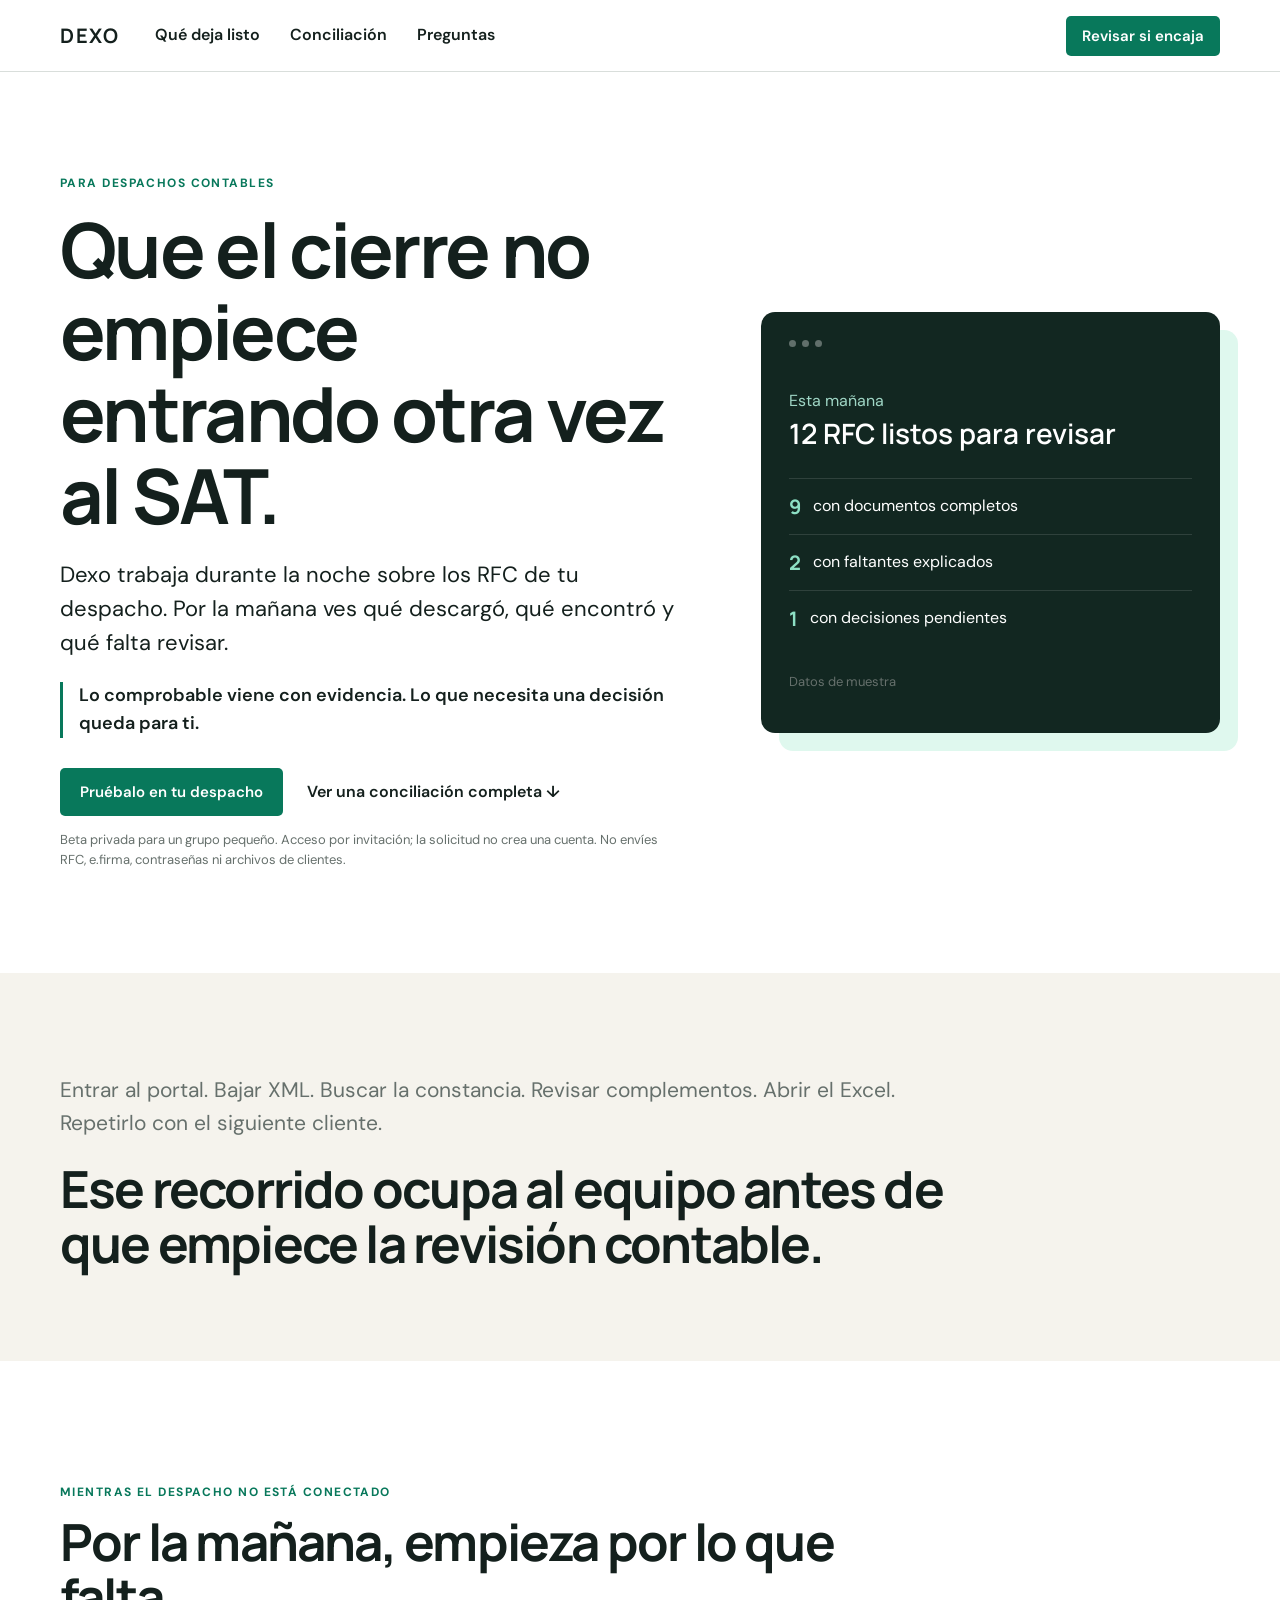
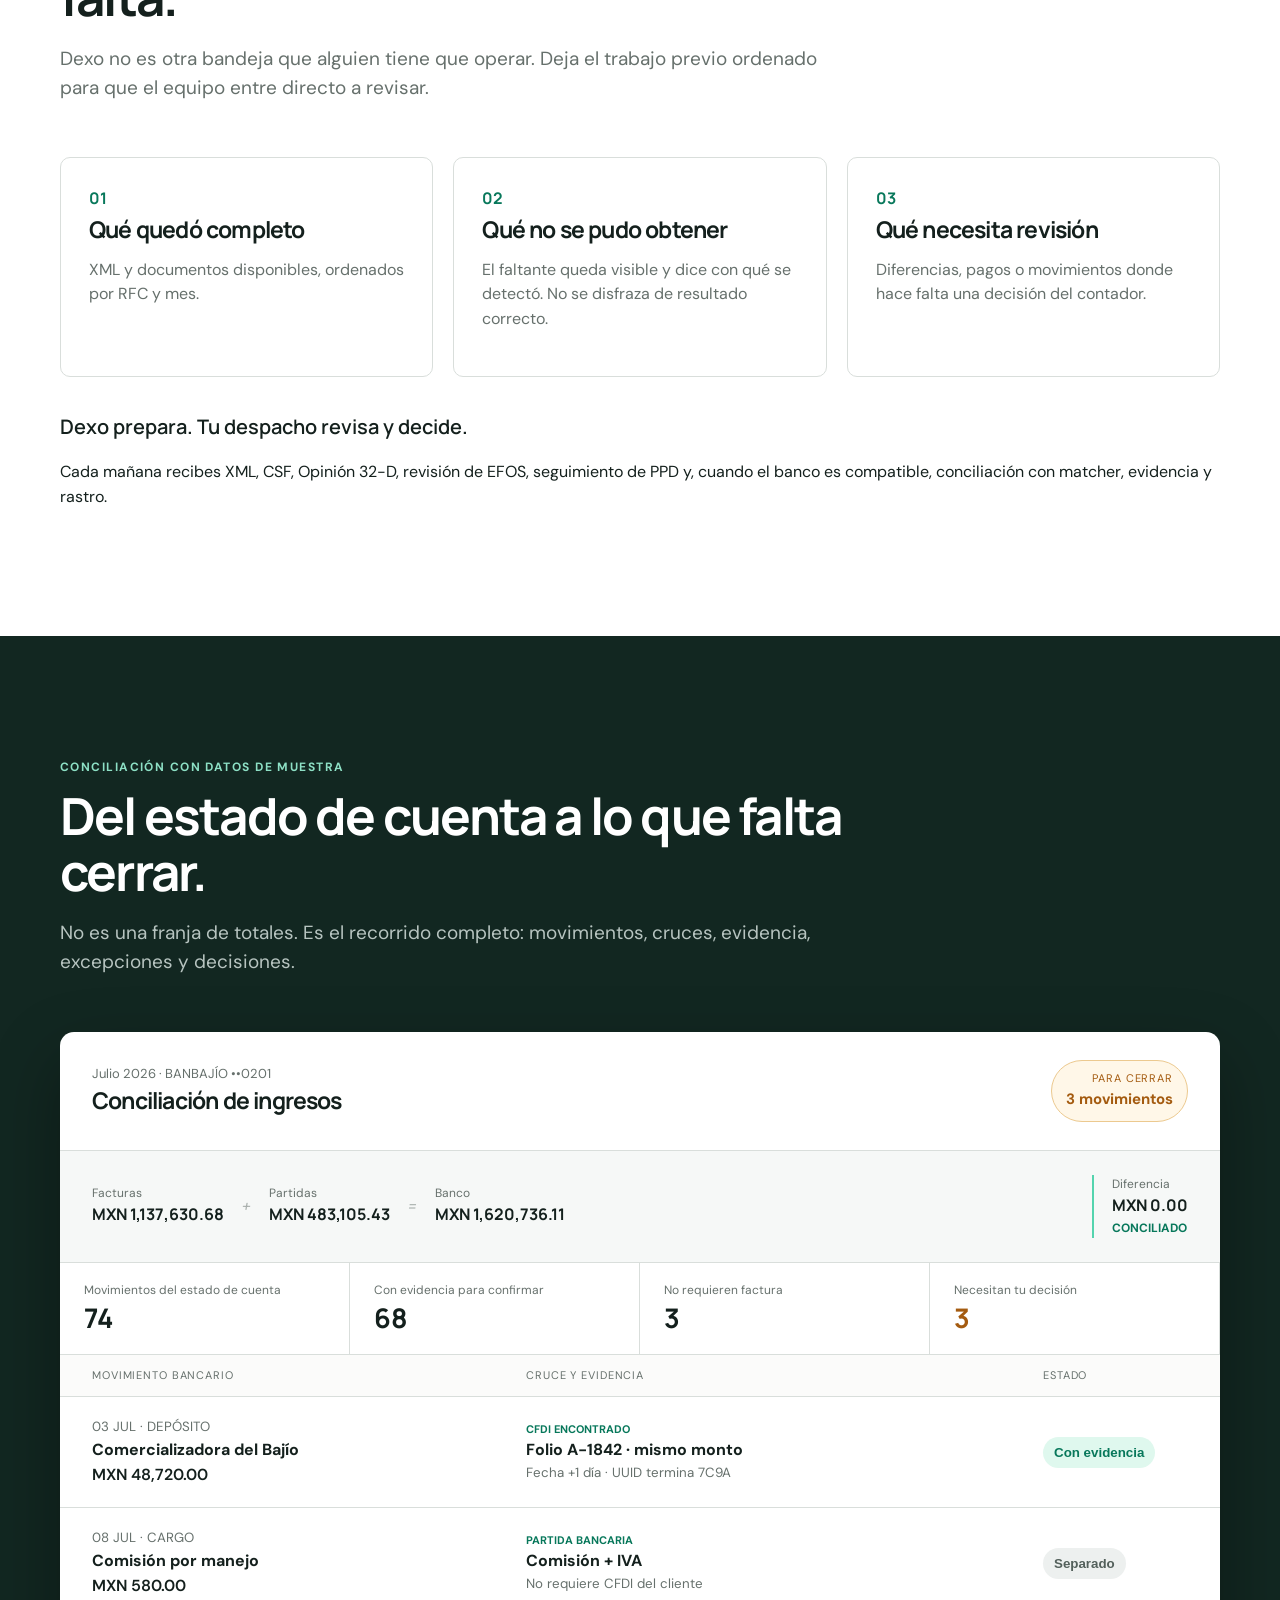
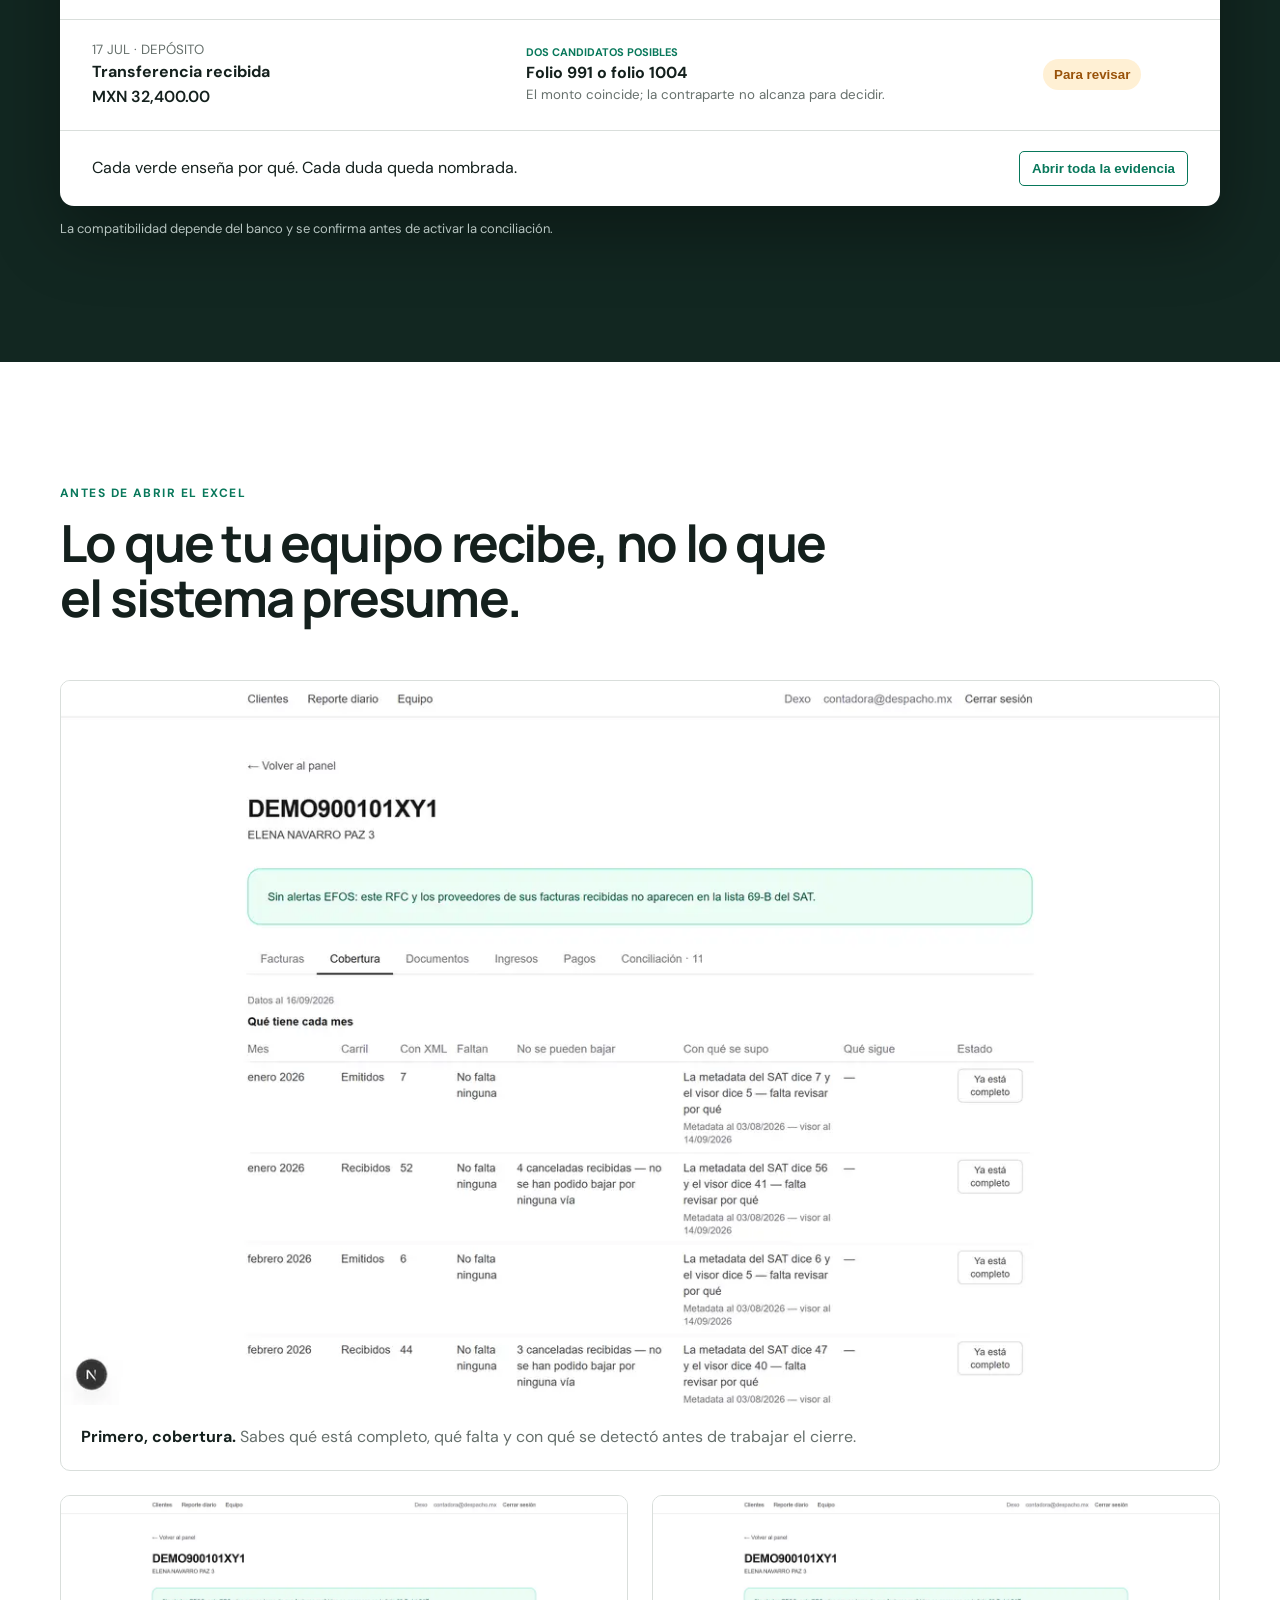
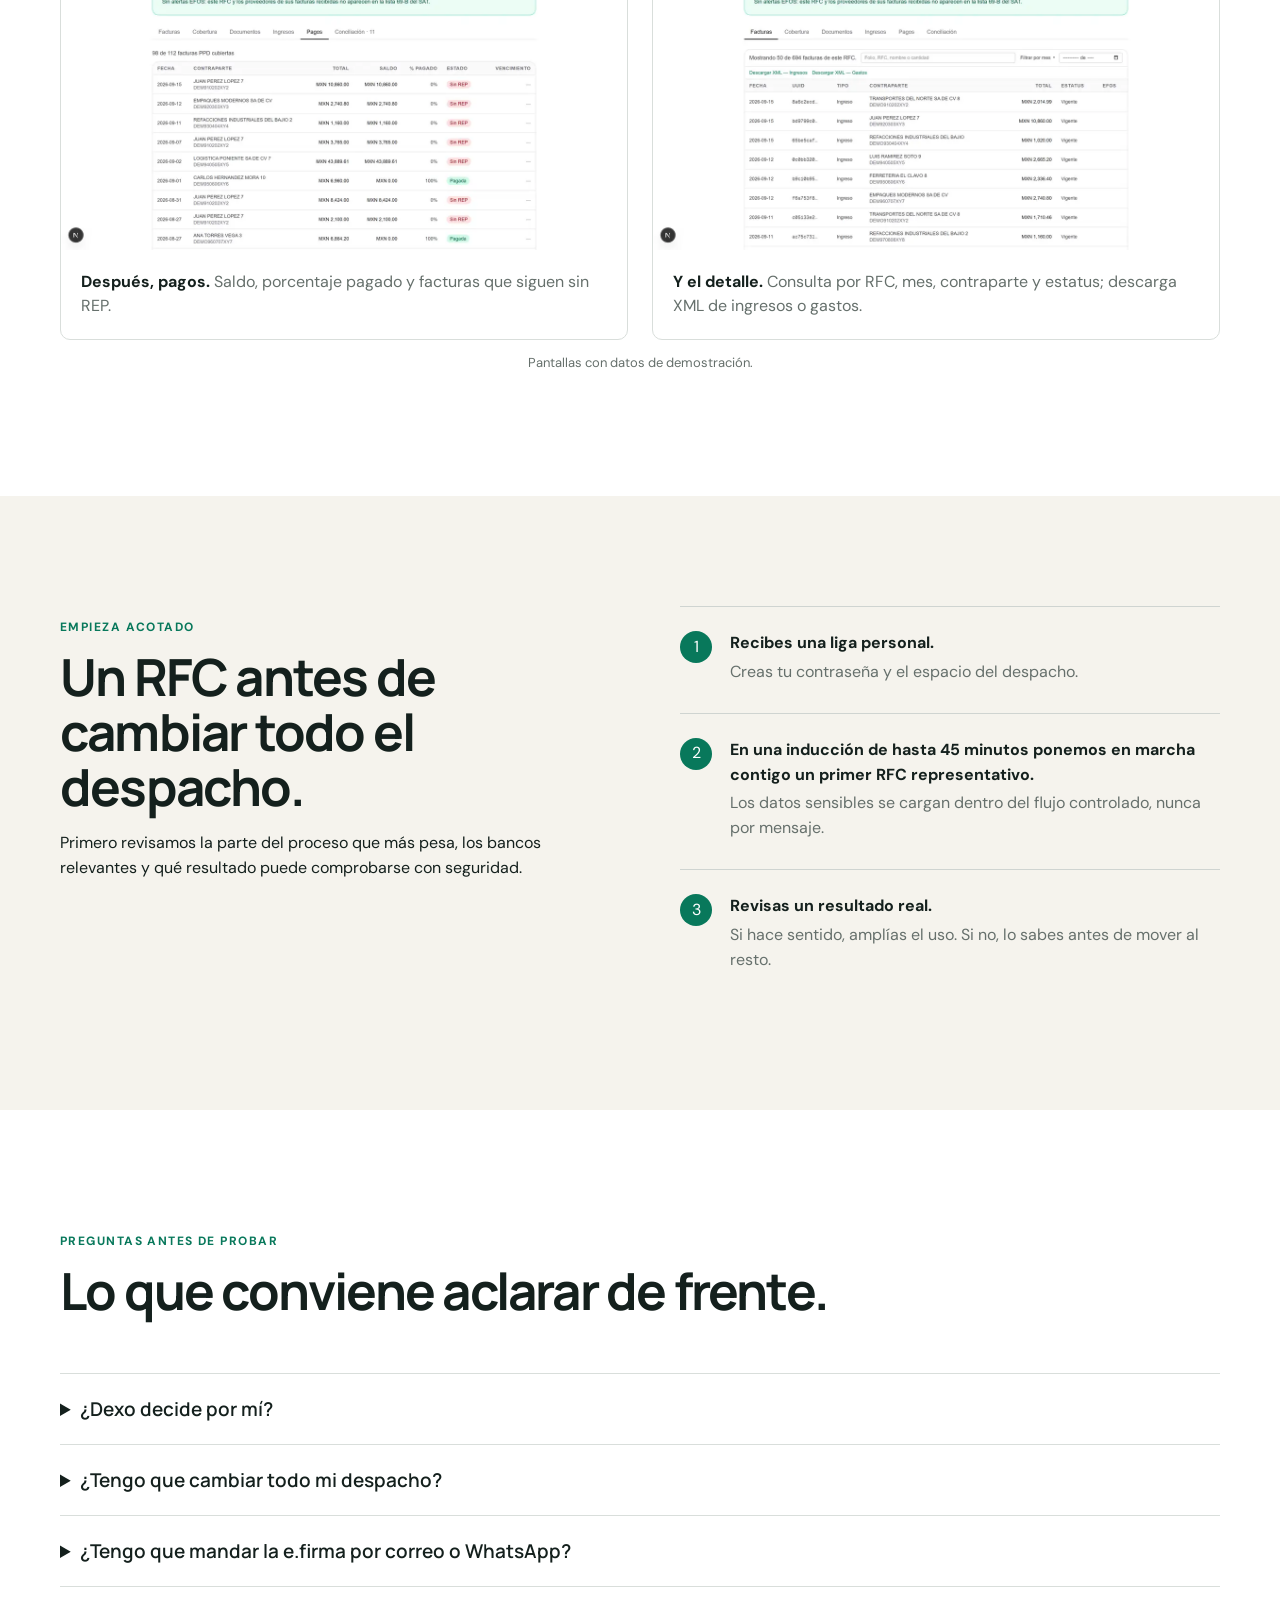
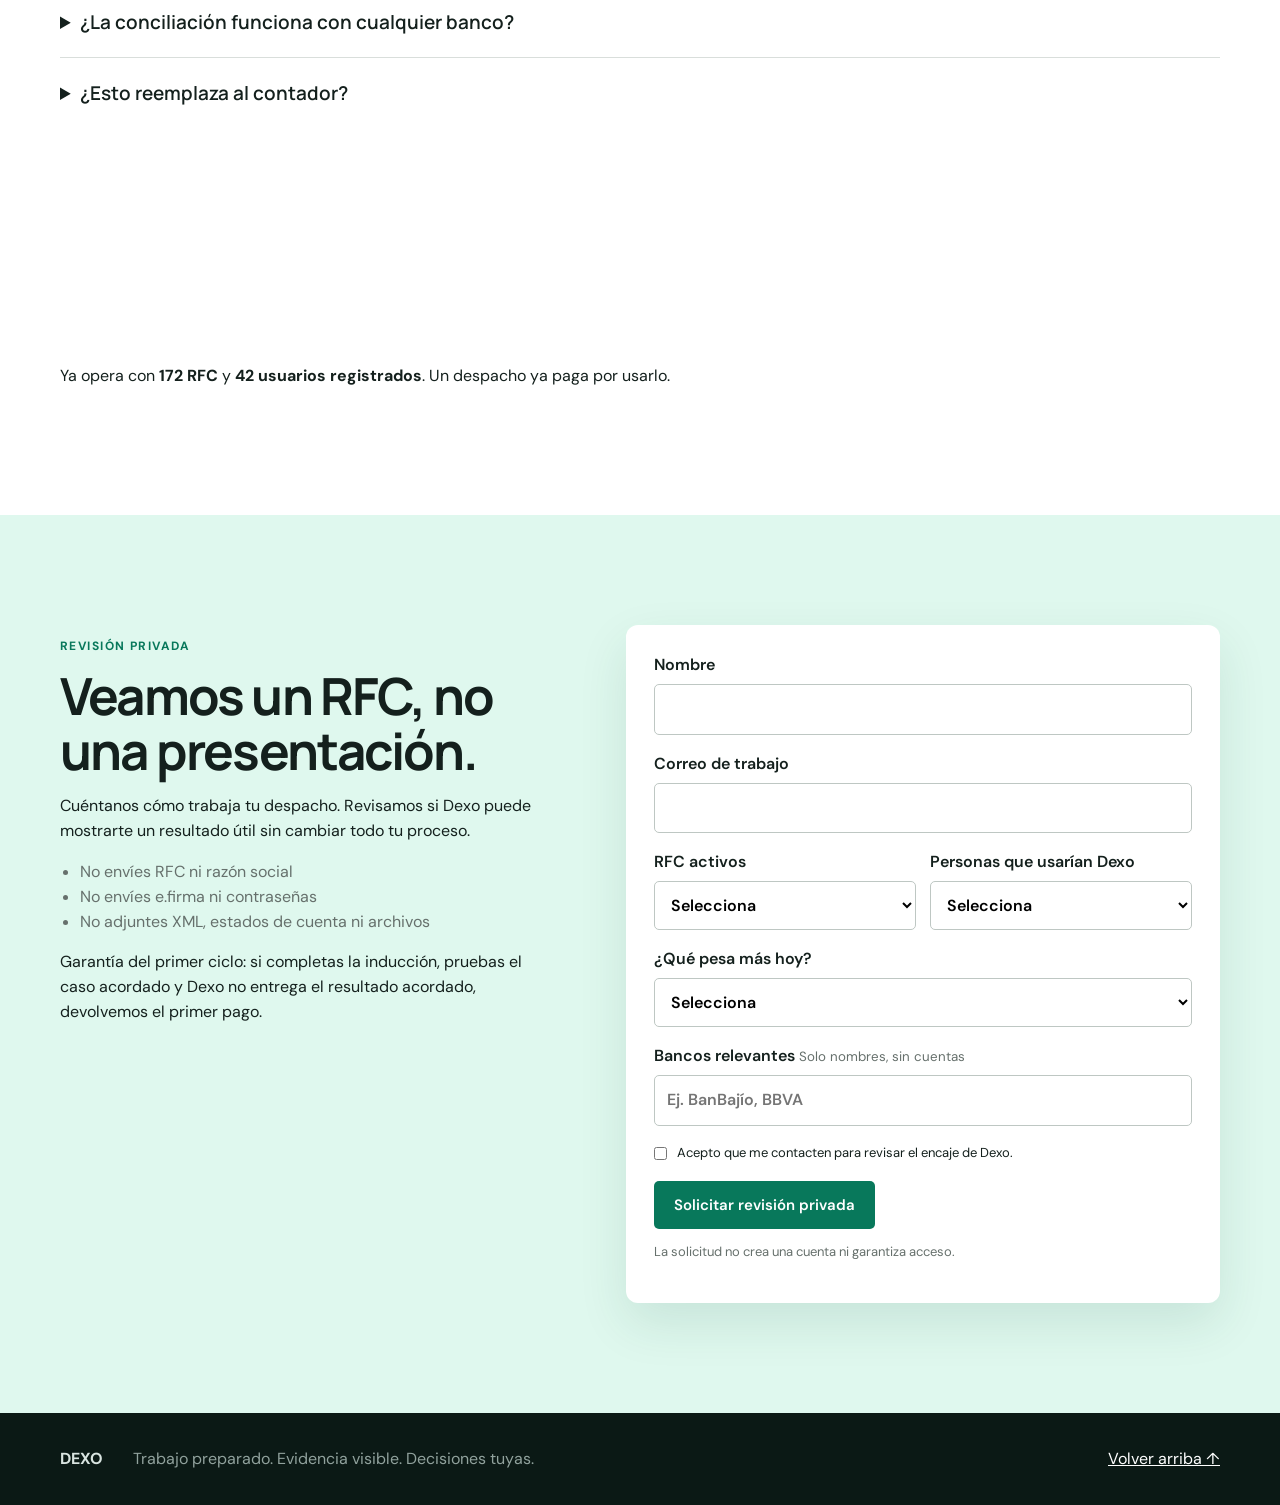
==== commit ffa65f34: "Aplica hallazgos de auditoría (21 sep): posicionamiento, CTAs, prueba de uso" ====
--- a/index.html
+++ b/index.html
@@ -1,12 +1,12 @@
-<!doctype html><html lang="es"><head><meta charset="utf-8"><meta name="viewport" content="width=device-width,initial-scale=1"><title>Dexo | El cierre empieza por lo que falta</title><meta name="description" content="Dexo prepara durante la noche el trabajo repetitivo de tus RFC y deja evidencia para que tu despacho revise y decida."><meta property="og:title" content="Dexo | El cierre empieza por lo que falta"><meta property="og:description" content="Dexo prepara durante la noche el trabajo repetitivo de tus RFC y deja evidencia para que tu despacho revise y decida."><meta property="og:image" content="https://www.dexo.mx/og-card.png"><meta property="og:url" content="https://www.dexo.mx/"><link rel="stylesheet" href="styles.css"><link rel="canonical" href="https://www.dexo.mx/"><meta name="robots" content="index,follow,max-image-preview:large"><script type="application/ld+json">{"@context":"https://schema.org","@graph":[{"@type":"WebSite","@id":"https://www.dexo.mx/#website","url":"https://www.dexo.mx/","name":"Dexo","inLanguage":"es-MX","description":"Dexo prepara durante la noche el trabajo operativo repetitivo de los RFC de un despacho contable y deja evidencia para revisión."},{"@type":"SoftwareApplication","@id":"https://www.dexo.mx/#software","name":"Dexo","url":"https://www.dexo.mx/","applicationCategory":"BusinessApplication","applicationSubCategory":"Automatización operativa y monitoreo para despachos contables","operatingSystem":"Web","inLanguage":"es-MX","isAccessibleForFree":false,"audience":{"@type":"BusinessAudience","audienceType":"Despachos contables en México"},"description":"Dexo prepara el trabajo operativo repetitivo de los RFC: organiza XML y documentos disponibles, muestra faltantes, da seguimiento a pagos y complementos y presenta conciliaciones con evidencia. El criterio contable y fiscal se queda con el contador.","featureList":["Cobertura de documentos por RFC y periodo","Seguimiento de facturas PPD y complementos de pago","Monitoreo de constancias, Opinión 32-D y EFOS","Conciliación bancaria cuando banco y formato son compatibles","Evidencia y excepciones listas para revisión"],"offers":{"@type":"Offer","availability":"https://schema.org/LimitedAvailability","description":"Acceso por invitación. La solicitud se revisa antes de activar un espacio."}},{"@type":"FAQPage","@id":"https://www.dexo.mx/#preguntas","mainEntity":[{"@type":"Question","name":"¿Cómo concilio CFDI contra el estado de cuenta y veo qué ingreso no está cuadrando?","acceptedAnswer":{"@type":"Answer","text":"Dexo organiza los movimientos, los cruces y la evidencia para que veas qué cuadra, qué no cuadra y qué necesita decisión. No elige por ti cuando hay más de una explicación. La compatibilidad depende del banco y del formato, y se confirma antes de incluir la conciliación en una prueba."}},{"@type":"Question","name":"¿Por qué el SAT me toma el CFDI 99/PPD y el complemento de pago como dos ingresos?","acceptedAnswer":{"@type":"Answer","text":"Dexo da seguimiento a las facturas PPD, sus complementos de pago y lo que ya aparece en el SAT. Presenta saldo, porcentaje pagado y facturas que siguen sin REP para que el contador revise si algo se duplicó o no se consideró como debía."}},{"@type":"Question","name":"¿Cómo sé si tengo ingresos sin facturar o facturas sin pagar?","acceptedAnswer":{"@type":"Answer","text":"Dexo cruza la información disponible por RFC y periodo, muestra faltantes y separa lo que no cuadra. Así el despacho puede revisar ingresos sin evidencia suficiente, facturas pendientes de pago y documentos que ya aparecen en el SAT sin repetir la búsqueda cliente por cliente."}},{"@type":"Question","name":"¿Cómo reviso si recibí CFDI de un EFOS publicado en el 69-B?","acceptedAnswer":{"@type":"Answer","text":"Dexo da seguimiento a EFOS y organiza el resultado con evidencia para revisión. Señala el caso; la interpretación del supuesto, el riesgo fiscal y la decisión sobre qué hacer siguen en manos del contador."}},{"@type":"Question","name":"¿Dexo reemplaza al contador o toma decisiones fiscales?","acceptedAnswer":{"@type":"Answer","text":"No. Dexo ordena lo comprobable y enseña la evidencia. La interpretación contable y fiscal, las excepciones y la decisión final siguen en manos del contador."}},{"@type":"Question","name":"¿Tengo que cambiar todo mi despacho para probar Dexo?","acceptedAnswer":{"@type":"Answer","text":"No. La revisión empieza con el proceso que más pesa y un RFC que permita comprobar el resultado. Si encaja, el uso se amplía después."}},{"@type":"Question","name":"¿Tengo que enviar la e.firma por correo o WhatsApp?","acceptedAnswer":{"@type":"Answer","text":"No. Nunca envíes la e.firma, contraseñas, RFC ni archivos de clientes por correo, WhatsApp o el formulario público. Si se aprueba el acceso, la puesta en marcha ocurre dentro del flujo controlado de Dexo."}},{"@type":"Question","name":"¿Cómo se obtiene acceso a Dexo?","acceptedAnswer":{"@type":"Answer","text":"El acceso es por invitación. El despacho solicita una revisión privada, Dexo confirma si el caso encaja y, si se aprueba, recibe una liga personal para crear su espacio. Enviar la solicitud no crea una cuenta ni garantiza acceso."}}]}]}</script>
+<!doctype html><html lang="es"><head><meta charset="utf-8"><meta name="viewport" content="width=device-width,initial-scale=1"><title>Dexo | El cierre empieza por lo que falta</title><meta name="description" content="Dexo prepara durante la noche el trabajo repetitivo de tus RFC y deja evidencia para que tu despacho revise y decida."><meta property="og:title" content="Dexo | El cierre empieza por lo que falta"><meta property="og:description" content="Dexo prepara durante la noche el trabajo repetitivo de tus RFC y deja evidencia para que tu despacho revise y decida."><meta property="og:image" content="https://www.dexo.mx/og-card.png"><meta property="og:url" content="https://www.dexo.mx/"><link rel="stylesheet" href="styles.css"><link rel="canonical" href="https://www.dexo.mx/"><meta name="robots" content="index,follow,max-image-preview:large"><script type="application/ld+json">{"@context":"https://schema.org","@graph":[{"@type":"WebSite","@id":"https://www.dexo.mx/#website","url":"https://www.dexo.mx/","name":"Dexo","inLanguage":"es-MX","description":"Dexo prepara durante la noche el trabajo repetitivo de los RFC de un despacho contable y deja evidencia para revisión."},{"@type":"SoftwareApplication","@id":"https://www.dexo.mx/#software","name":"Dexo","url":"https://www.dexo.mx/","applicationCategory":"BusinessApplication","operatingSystem":"Web","inLanguage":"es-MX","audience":{"@type":"BusinessAudience","audienceType":"Despachos contables en México"},"description":"Dexo prepara el trabajo operativo repetitivo que sigue a la descarga de XML: organiza y cruza XML, estados de cuenta y evidencia, muestra faltantes y separa los casos que requieren revisión, sin sustituir el criterio contable ni fiscal."},{"@type":"FAQPage","@id":"https://www.dexo.mx/#preguntas","mainEntity":[{"@type":"Question","name":"¿Dexo decide por mí?","acceptedAnswer":{"@type":"Answer","text":"No. Dexo prepara y muestra evidencia. Los casos que requieren interpretación o una decisión se quedan para el contador."}},{"@type":"Question","name":"¿Tengo que cambiar todo mi despacho?","acceptedAnswer":{"@type":"Answer","text":"No. La revisión empieza con el proceso que más pesa y un RFC que permita comprobar el resultado."}},{"@type":"Question","name":"¿Tengo que mandar la e.firma por correo o WhatsApp?","acceptedAnswer":{"@type":"Answer","text":"No. Nunca debe enviarse por mensaje ni por el formulario público. Si se aprueba el acceso, la puesta en marcha ocurre dentro del flujo controlado de Dexo."}},{"@type":"Question","name":"¿La conciliación funciona con cualquier banco?","acceptedAnswer":{"@type":"Answer","text":"No se promete de forma general. Dexo confirma banco y formato antes de incluir la conciliación en la prueba."}},{"@type":"Question","name":"¿Esto reemplaza al contador?","acceptedAnswer":{"@type":"Answer","text":"No. Quita trabajo repetitivo y deja al contador la revisión y la decisión."}}]}]}</script>
 <link rel="icon" href="favicon.ico"></head>
 <body>
 <header class="site-head"><a class="brand" href="#top">DEXO</a><nav><a href="#noche">Qué deja listo</a><a href="#conciliacion">Conciliación</a><a href="#preguntas">Preguntas</a></nav><a class="button small" href="#revision">Revisar si encaja</a></header>
 <main id="top">
-<section class="hero wrap"><div class="hero-copy"><p class="eyebrow">Para despachos contables</p><h1>Que el cierre no empiece entrando otra vez al SAT.</h1><p class="lede">Dexo trabaja durante la noche sobre los RFC de tu despacho. Por la mañana ves qué descargó, qué encontró y qué falta revisar.</p><p class="principle">Lo comprobable viene con evidencia. Lo que necesita una decisión queda para ti.</p><div class="actions"><a class="button" href="#revision">Revisar si encaja en mi despacho</a><a class="text-link" href="#conciliacion">Ver una conciliación completa ↓</a></div><p class="micro">Acceso por invitación. No envíes RFC, e.firma, contraseñas ni archivos de clientes.</p></div>
+<section class="hero wrap"><div class="hero-copy"><p class="eyebrow">Para despachos contables</p><h1>Que el cierre no empiece entrando otra vez al SAT.</h1><p class="lede">Dexo trabaja durante la noche sobre los RFC de tu despacho. Por la mañana ves qué descargó, qué encontró y qué falta revisar.</p><p class="principle">Lo comprobable viene con evidencia. Lo que necesita una decisión queda para ti.</p><div class="actions"><a class="button" href="#revision">Pruébalo en tu despacho</a><a class="text-link" href="#conciliacion">Ver una conciliación completa ↓</a></div><p class="micro">Beta privada para un grupo pequeño. Acceso por invitación; la solicitud no crea una cuenta. No envíes RFC, e.firma, contraseñas ni archivos de clientes.</p></div>
 <div class="morning-card"><div class="window-dots"><i></i><i></i><i></i></div><p class="label">Esta mañana</p><strong>12 RFC listos para revisar</strong><ul><li><span>9</span> con documentos completos</li><li><span>2</span> con faltantes explicados</li><li><span>1</span> con decisiones pendientes</li></ul><p class="fine">Datos de muestra</p></div></section>
 <section class="recognition"><div class="wrap"><p>Entrar al portal. Bajar XML. Buscar la constancia. Revisar complementos. Abrir el Excel. Repetirlo con el siguiente cliente.</p><h2>Ese recorrido ocupa al equipo antes de que empiece la revisión contable.</h2></div></section>
-<section id="noche" class="wrap section"><div class="section-head"><p class="eyebrow">Mientras el despacho no está conectado</p><h2>Por la mañana, empieza por lo que falta.</h2><p>Dexo no es otra bandeja que alguien tiene que operar. Deja el trabajo previo ordenado para que el equipo entre directo a revisar.</p></div><div class="three"><article><b>01</b><h3>Qué quedó completo</h3><p>XML y documentos disponibles, ordenados por RFC y mes.</p></article><article><b>02</b><h3>Qué no se pudo obtener</h3><p>El faltante queda visible y dice con qué se detectó. No se disfraza de resultado correcto.</p></article><article><b>03</b><h3>Qué necesita revisión</h3><p>Diferencias, pagos o movimientos donde hace falta una decisión del contador.</p></article></div><p class="closing-line">Dexo prepara. Tu despacho revisa y decide.</p></section>
+<section id="noche" class="wrap section"><div class="section-head"><p class="eyebrow">Mientras el despacho no está conectado</p><h2>Por la mañana, empieza por lo que falta.</h2><p>Dexo no es otra bandeja que alguien tiene que operar. Deja el trabajo previo ordenado para que el equipo entre directo a revisar.</p></div><div class="three"><article><b>01</b><h3>Qué quedó completo</h3><p>XML y documentos disponibles, ordenados por RFC y mes.</p></article><article><b>02</b><h3>Qué no se pudo obtener</h3><p>El faltante queda visible y dice con qué se detectó. No se disfraza de resultado correcto.</p></article><article><b>03</b><h3>Qué necesita revisión</h3><p>Diferencias, pagos o movimientos donde hace falta una decisión del contador.</p></article></div><p class="closing-line">Dexo prepara. Tu despacho revisa y decide.</p><p class="scope-line">Cada mañana recibes XML, CSF, Opinión 32-D, revisión de EFOS, seguimiento de PPD y, cuando el banco es compatible, conciliación con matcher, evidencia y rastro.</p></section>
 <section id="conciliacion" class="recon-section"><div class="wrap"><div class="section-head invert"><p class="eyebrow">Conciliación con datos de muestra</p><h2>Del estado de cuenta a lo que falta cerrar.</h2><p>No es una franja de totales. Es el recorrido completo: movimientos, cruces, evidencia, excepciones y decisiones.</p></div>
 <div class="product-shell"><div class="product-top"><div><p class="kicker">Julio 2026 · BANBAJÍO ••0201</p><h3>Conciliación de ingresos</h3></div><div class="close-count"><span>Para cerrar</span><strong>3 movimientos</strong></div></div>
 <div class="receipt"><div><span>Facturas</span><strong>MXN 1,137,630.68</strong></div><i>+</i><div><span>Partidas</span><strong>MXN 483,105.43</strong></div><i>=</i><div><span>Banco</span><strong>MXN 1,620,736.11</strong></div><div class="balanced"><span>Diferencia</span><strong>MXN 0.00</strong><b>CONCILIADO</b></div></div>
@@ -18,9 +18,12 @@
 <div class="product-foot"><span>Cada verde enseña por qué. Cada duda queda nombrada.</span><button id="toggleAll" class="ghost">Abrir toda la evidencia</button></div></div>
 <p class="bank-note">La compatibilidad depende del banco y se confirma antes de activar la conciliación.</p></div></section>
 <section class="wrap section product-real"><div class="section-head"><p class="eyebrow">Antes de abrir el Excel</p><h2>Lo que tu equipo recibe, no lo que el sistema presume.</h2></div><div class="screen-grid"><figure class="wide"><img src="dexo-cobertura.svg" alt="Pantalla de cobertura de documentos por RFC y mes"><figcaption><b>Primero, cobertura.</b> Sabes qué está completo, qué falta y con qué se detectó antes de trabajar el cierre.</figcaption></figure><figure><img src="dexo-pagos.svg" alt="Pantalla de facturas PPD y complementos de pago"><figcaption><b>Después, pagos.</b> Saldo, porcentaje pagado y facturas que siguen sin REP.</figcaption></figure><figure><img src="dexo-facturas.svg" alt="Pantalla de consulta de facturas por RFC"><figcaption><b>Y el detalle.</b> Consulta por RFC, mes, contraparte y estatus; descarga XML de ingresos o gastos.</figcaption></figure></div><p class="fine center">Pantallas con datos de demostración.</p></section>
-<section class="control"><div class="wrap split"><div><p class="eyebrow">Empieza acotado</p><h2>Un RFC antes de cambiar todo el despacho.</h2><p>Primero revisamos la parte del proceso que más pesa, los bancos relevantes y qué resultado puede comprobarse con seguridad.</p></div><ol><li><span>1</span><div><b>Recibes una liga personal.</b><p>Creas tu contraseña y el espacio del despacho.</p></div></li><li><span>2</span><div><b>Ponemos en marcha el primer RFC contigo.</b><p>Los datos sensibles se cargan dentro del flujo controlado, nunca por mensaje.</p></div></li><li><span>3</span><div><b>Revisas un resultado real.</b><p>Si hace sentido, amplías el uso. Si no, lo sabes antes de mover al resto.</p></div></li></ol></div></section>
-<section id="preguntas" class="wrap section faq"><div class="section-head"><p class="eyebrow">Preguntas antes de probar</p><h2>Lo que conviene aclarar de frente.</h2><p>Respuestas directas para ver qué no cuadra, qué ya aparece en el SAT y qué sigue decidiendo el contador.</p></div><details><summary>¿Cómo concilio CFDI contra el estado de cuenta y veo qué ingreso no está cuadrando?</summary><p>Dexo organiza los movimientos, los cruces y la evidencia para que veas qué cuadra, qué no cuadra y qué necesita decisión. No elige por ti cuando hay más de una explicación. La compatibilidad depende del banco y del formato, y se confirma antes de incluir la conciliación en una prueba.</p></details><details><summary>¿Por qué el SAT me toma el CFDI 99/PPD y el complemento de pago como dos ingresos?</summary><p>Dexo da seguimiento a las facturas PPD, sus complementos de pago y lo que ya aparece en el SAT. Presenta saldo, porcentaje pagado y facturas que siguen sin REP para que el contador revise si algo se duplicó o no se consideró como debía.</p></details><details><summary>¿Cómo sé si tengo ingresos sin facturar o facturas sin pagar?</summary><p>Dexo cruza la información disponible por RFC y periodo, muestra faltantes y separa lo que no cuadra. Así el despacho puede revisar ingresos sin evidencia suficiente, facturas pendientes de pago y documentos que ya aparecen en el SAT sin repetir la búsqueda cliente por cliente.</p></details><details><summary>¿Cómo reviso si recibí CFDI de un EFOS publicado en el 69-B?</summary><p>Dexo da seguimiento a EFOS y organiza el resultado con evidencia para revisión. Señala el caso; la interpretación del supuesto, el riesgo fiscal y la decisión sobre qué hacer siguen en manos del contador.</p></details><details><summary>¿Dexo reemplaza al contador o toma decisiones fiscales?</summary><p>No. Dexo ordena lo comprobable y enseña la evidencia. La interpretación contable y fiscal, las excepciones y la decisión final siguen en manos del contador.</p></details><details><summary>¿Tengo que cambiar todo mi despacho para probar Dexo?</summary><p>No. La revisión empieza con el proceso que más pesa y un RFC que permita comprobar el resultado. Si encaja, el uso se amplía después.</p></details><details><summary>¿Tengo que enviar la e.firma por correo o WhatsApp?</summary><p>No. Nunca envíes la e.firma, contraseñas, RFC ni archivos de clientes por correo, WhatsApp o el formulario público. Si se aprueba el acceso, la puesta en marcha ocurre dentro del flujo controlado de Dexo.</p></details><details><summary>¿Cómo se obtiene acceso a Dexo?</summary><p>El acceso es por invitación. El despacho solicita una revisión privada, Dexo confirma si el caso encaja y, si se aprueba, recibe una liga personal para crear su espacio. Enviar la solicitud no crea una cuenta ni garantiza acceso.</p></details></section>
-<section id="revision" class="apply"><div class="wrap apply-grid"><div><p class="eyebrow">Revisión privada</p><h2>Veamos un RFC, no una presentación.</h2><p>Cuéntanos cómo trabaja tu despacho. Revisamos si Dexo puede mostrarte un resultado útil sin cambiar todo tu proceso.</p><ul class="safe"><li>No envíes RFC ni razón social</li><li>No envíes e.firma ni contraseñas</li><li>No adjuntes XML, estados de cuenta ni archivos</li></ul></div><form id="leadForm" action="https://formspree.io/f/mdekoaja" method="POST"><label>Nombre<input required name="nombre" autocomplete="name"></label><label>Correo de trabajo<input required type="email" name="correo" autocomplete="email"></label><div class="row"><label>RFC activos<select required name="rfc_activos"><option value="">Selecciona</option><option>1-10</option><option>11-50</option><option>51-150</option><option>Más de 150</option></select></label><label>Personas que usarían Dexo<select required name="personas"><option value="">Selecciona</option><option>1</option><option>2-5</option><option>6-15</option><option>Más de 15</option></select></label></div><label>¿Qué pesa más hoy?<select required name="pain"><option value="">Selecciona</option><option>Entrar y salir del SAT</option><option>Saber qué falta por RFC</option><option>Complementos de pago</option><option>Conciliación</option><option>Coordinar pendientes del equipo</option></select></label><label>Bancos relevantes <small>Solo nombres, sin cuentas</small><input name="bancos" placeholder="Ej. BanBajío, BBVA"></label><label class="check"><input required type="checkbox" name="consentimiento" value="Acepto"> Acepto que me contacten para revisar el encaje de Dexo.</label><button class="button" type="submit">Solicitar revisión privada</button><p class="micro">La solicitud no crea una cuenta ni garantiza acceso.</p></form><div id="thanks" class="thanks" hidden><p class="eyebrow">Solicitud recibida</p><h3>El recorrido continúa sin pedirte datos sensibles.</h3><p>Revisaremos lo que compartiste y te contactaremos para confirmar si Dexo encaja con tu operación.</p><div class="actions"><a class="button" href="como-funciona.html">Cómo trabaja Dexo</a><a class="text-link" href="antes-de-probar.html">Qué preparar antes de probar</a></div><button id="resetForm" class="ghost">Volver al formulario</button></div></div></section>
+<!-- Video de venta (6:21): pendiente de aprobación del corte. Al aprobarse, quitar "hidden", incrustar el video en .video-frame y añadir debajo el CTA "Pruébalo en tu despacho". -->
+<section class="wrap section video-block" hidden><div class="section-head"><p class="eyebrow">Video</p><h2>Mira Dexo trabajar en un despacho real</h2><p>6:21 · producto real con datos de demostración</p></div><div class="video-frame"></div></section>
+<section class="control"><div class="wrap split"><div><p class="eyebrow">Empieza acotado</p><h2>Un RFC antes de cambiar todo el despacho.</h2><p>Primero revisamos la parte del proceso que más pesa, los bancos relevantes y qué resultado puede comprobarse con seguridad.</p></div><ol><li><span>1</span><div><b>Recibes una liga personal.</b><p>Creas tu contraseña y el espacio del despacho.</p></div></li><li><span>2</span><div><b>En una inducción de hasta 45 minutos ponemos en marcha contigo un primer RFC representativo.</b><p>Los datos sensibles se cargan dentro del flujo controlado, nunca por mensaje.</p></div></li><li><span>3</span><div><b>Revisas un resultado real.</b><p>Si hace sentido, amplías el uso. Si no, lo sabes antes de mover al resto.</p></div></li></ol></div></section>
+<section id="preguntas" class="wrap section faq"><div class="section-head"><p class="eyebrow">Preguntas antes de probar</p><h2>Lo que conviene aclarar de frente.</h2></div><details><summary>¿Dexo decide por mí?</summary><p>No. Dexo prepara y muestra evidencia. Los casos que requieren interpretación o una decisión se quedan para el contador.</p></details><details><summary>¿Tengo que cambiar todo mi despacho?</summary><p>No. La revisión empieza con el proceso que más pesa y un RFC que permita comprobar el resultado.</p></details><details><summary>¿Tengo que mandar la e.firma por correo o WhatsApp?</summary><p>No. Nunca la envíes por mensaje ni en este formulario. Si se aprueba el acceso, la puesta en marcha ocurre dentro del flujo controlado de Dexo.</p></details><details><summary>¿La conciliación funciona con cualquier banco?</summary><p>No se promete de forma general. Confirmamos banco y formato antes de incluirla en la prueba.</p></details><details><summary>¿Esto reemplaza al contador?</summary><p>No. Quita trabajo repetitivo y deja al contador la revisión y la decisión.</p></details></section>
+<section class="wrap section proof"><div class="proof-band"><p>Ya opera con <strong>172 RFC</strong> y <strong>42 usuarios registrados</strong>. Un despacho ya paga por usarlo.</p></div></section>
+<section id="revision" class="apply"><div class="wrap apply-grid"><div><p class="eyebrow">Revisión privada</p><h2>Veamos un RFC, no una presentación.</h2><p>Cuéntanos cómo trabaja tu despacho. Revisamos si Dexo puede mostrarte un resultado útil sin cambiar todo tu proceso.</p><ul class="safe"><li>No envíes RFC ni razón social</li><li>No envíes e.firma ni contraseñas</li><li>No adjuntes XML, estados de cuenta ni archivos</li></ul><p class="guarantee">Garantía del primer ciclo: si completas la inducción, pruebas el caso acordado y Dexo no entrega el resultado acordado, devolvemos el primer pago.</p></div><form id="leadForm" action="https://formspree.io/f/mdekoaja" method="POST"><label>Nombre<input required name="nombre" autocomplete="name"></label><label>Correo de trabajo<input required type="email" name="correo" autocomplete="email"></label><div class="row"><label>RFC activos<select required name="rfc_activos"><option value="">Selecciona</option><option>1-10</option><option>11-50</option><option>51-150</option><option>Más de 150</option></select></label><label>Personas que usarían Dexo<select required name="personas"><option value="">Selecciona</option><option>1</option><option>2-5</option><option>6-15</option><option>Más de 15</option></select></label></div><label>¿Qué pesa más hoy?<select required name="pain"><option value="">Selecciona</option><option>Entrar y salir del SAT</option><option>Saber qué falta por RFC</option><option>Complementos de pago</option><option>Conciliación</option><option>Coordinar pendientes del equipo</option></select></label><label>Bancos relevantes <small>Solo nombres, sin cuentas</small><input name="bancos" placeholder="Ej. BanBajío, BBVA"></label><label class="check"><input required type="checkbox" name="consentimiento" value="Acepto"> Acepto que me contacten para revisar el encaje de Dexo.</label><button class="button" type="submit">Solicitar revisión privada</button><p class="micro">La solicitud no crea una cuenta ni garantiza acceso.</p></form><div id="thanks" class="thanks" hidden><p class="eyebrow">Solicitud recibida</p><h3>El recorrido continúa sin pedirte datos sensibles.</h3><p>Revisaremos lo que compartiste y te contactaremos para confirmar si Dexo encaja con tu operación.</p><div class="actions"><a class="button" href="como-funciona.html">Cómo trabaja Dexo</a><a class="text-link" href="antes-de-probar.html">Qué preparar antes de probar</a></div><button id="resetForm" class="ghost">Volver al formulario</button></div></div></section>
 </main><footer><div class="wrap"><b>DEXO</b><span>Trabajo preparado. Evidencia visible. Decisiones tuyas.</span><a href="#top">Volver arriba ↑</a></div></footer><script>document.querySelectorAll('[data-detail]').forEach(b=>b.addEventListener('click',()=>document.getElementById(b.dataset.detail).classList.toggle('open')));
 document.getElementById('toggleAll')?.addEventListener('click',e=>{const d=[...document.querySelectorAll('.detail')],open=d.every(x=>x.classList.contains('open'));d.forEach(x=>x.classList.toggle('open',!open));e.currentTarget.textContent=open?'Abrir toda la evidencia':'Cerrar evidencia'});
 const form=document.getElementById('leadForm'),thanks=document.getElementById('thanks');form?.addEventListener('submit',async e=>{e.preventDefault();const b=form.querySelector('button[type=submit]');b.disabled=true;b.textContent='Enviando…';try{const r=await fetch(form.action,{method:'POST',body:new FormData(form),headers:{Accept:'application/json'}});if(!r.ok)throw new Error();form.hidden=true;thanks.hidden=false;thanks.scrollIntoView({behavior:'smooth',block:'center'})}catch(_){b.disabled=false;b.textContent='Solicitar revisión privada';alert('No pudimos enviar la solicitud. Revisa tu conexión e inténtalo de nuevo.')}});document.getElementById('resetForm')?.addEventListener('click',()=>{thanks.hidden=true;form.hidden=false});
